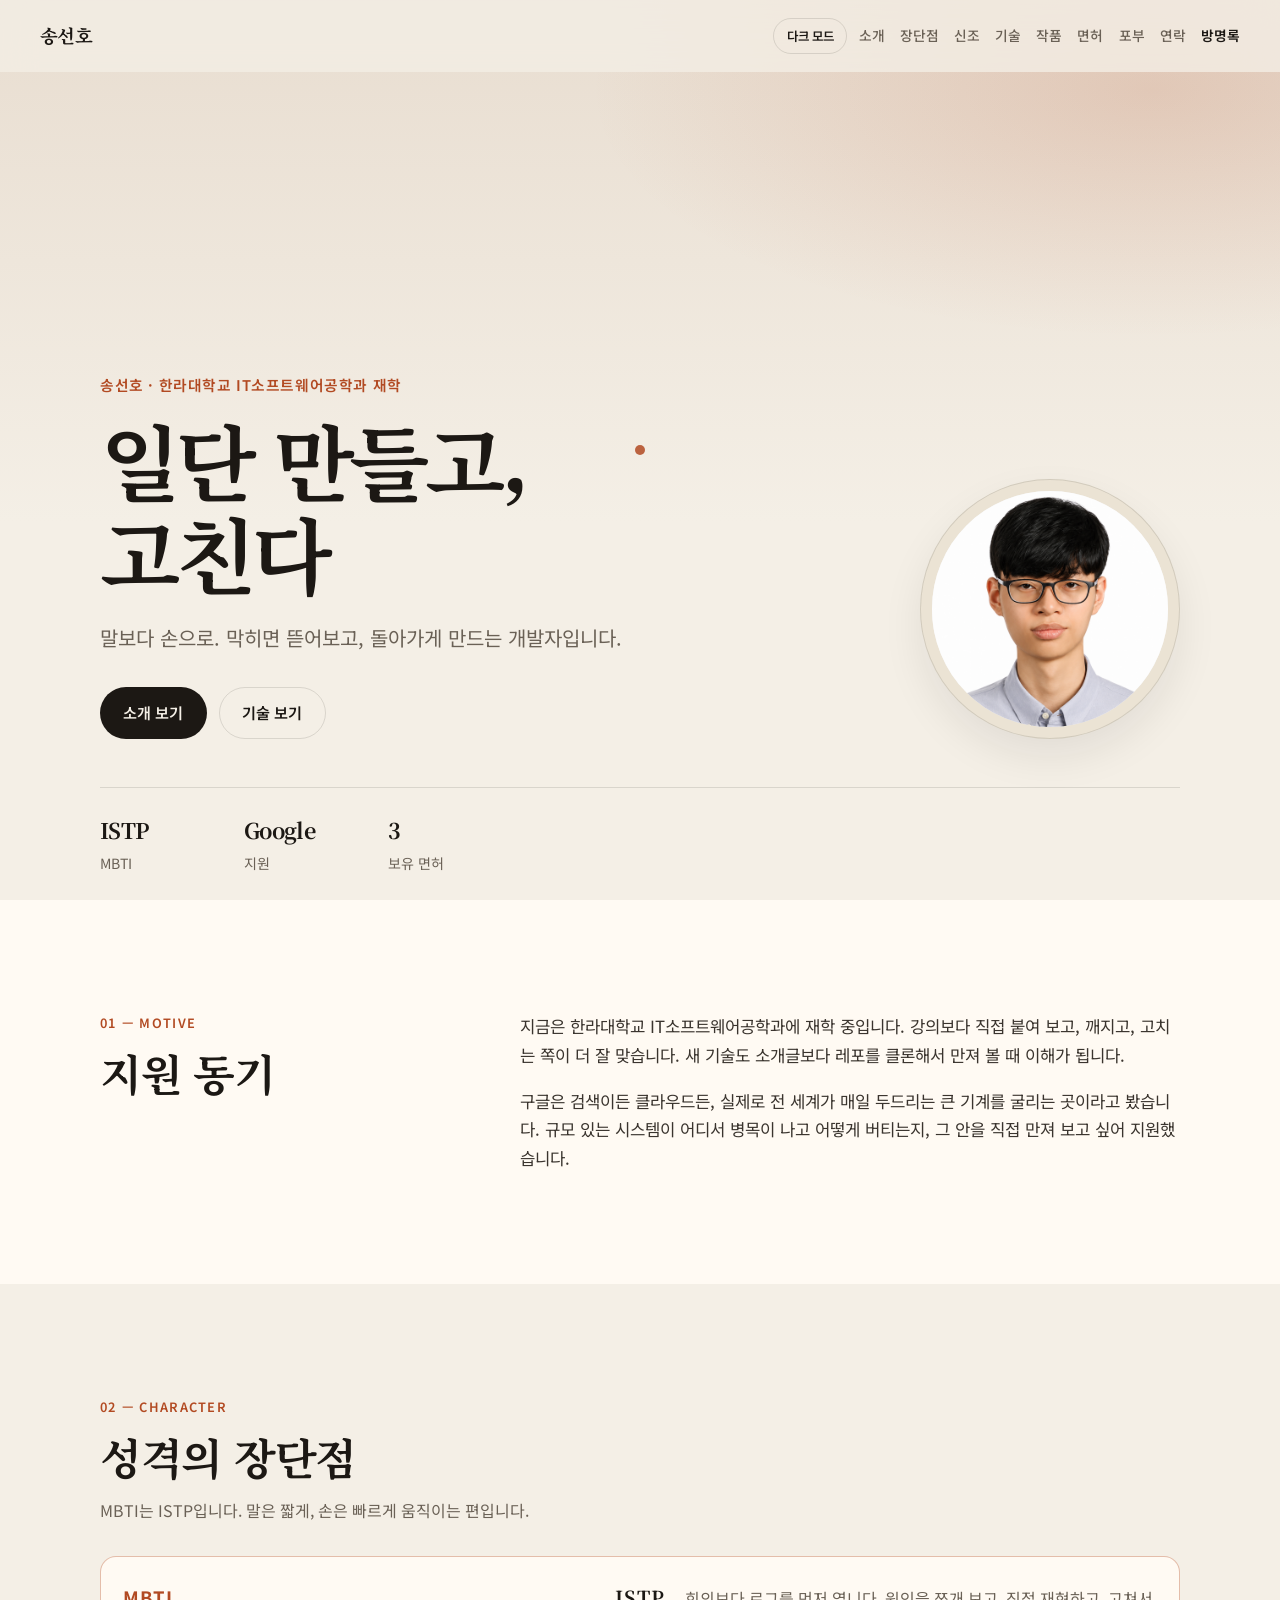
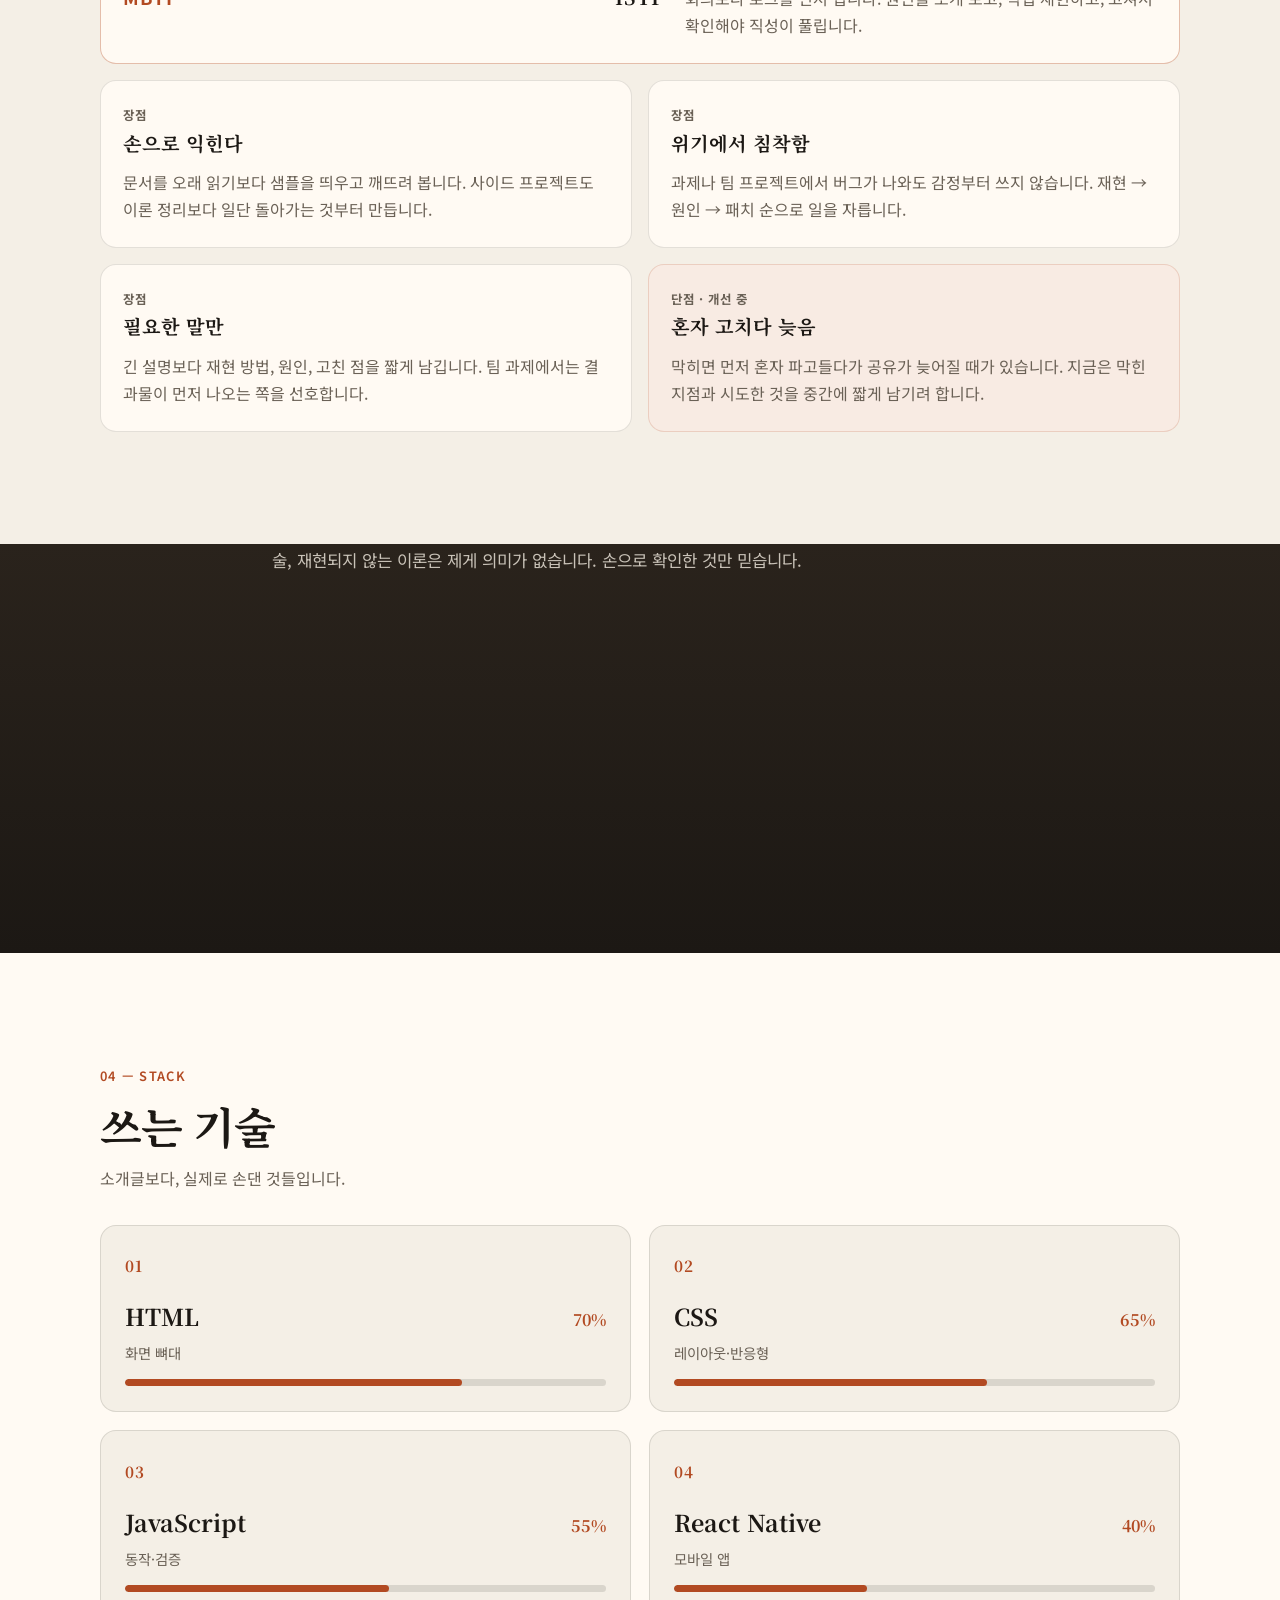
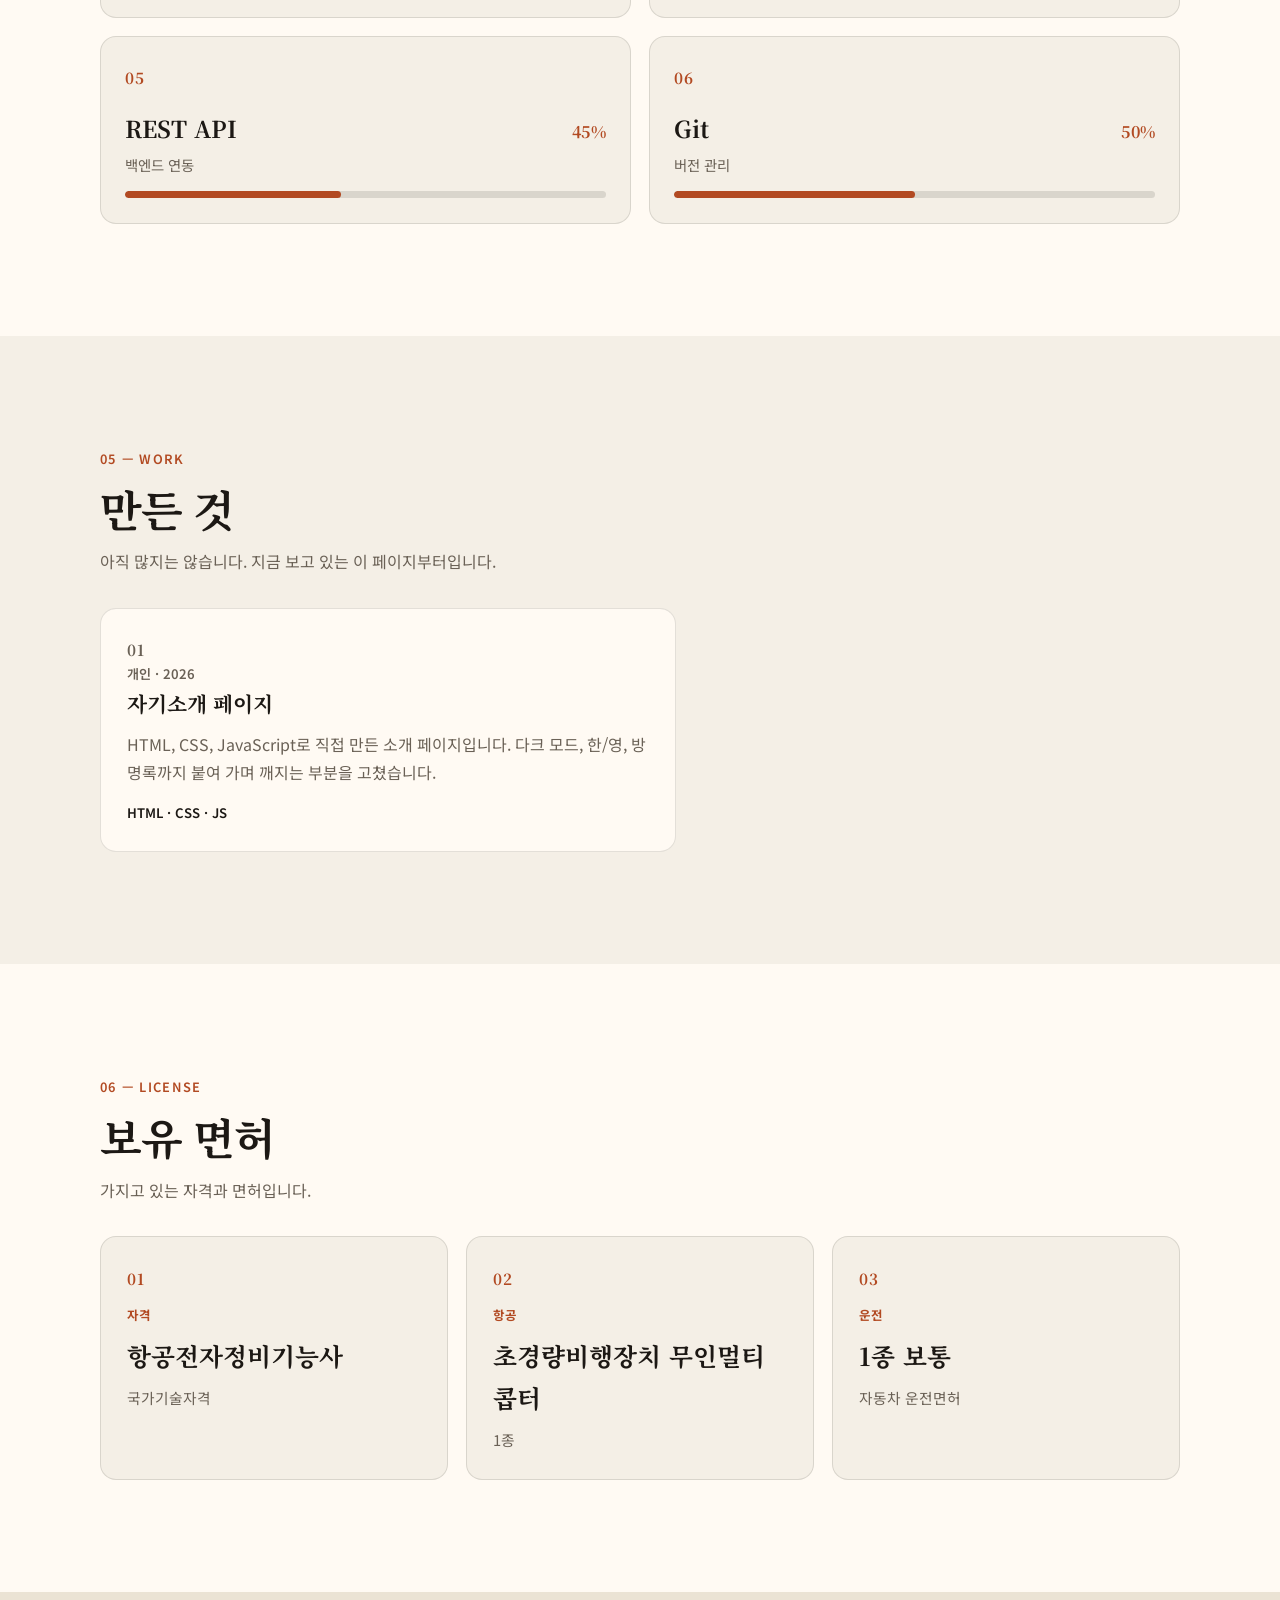
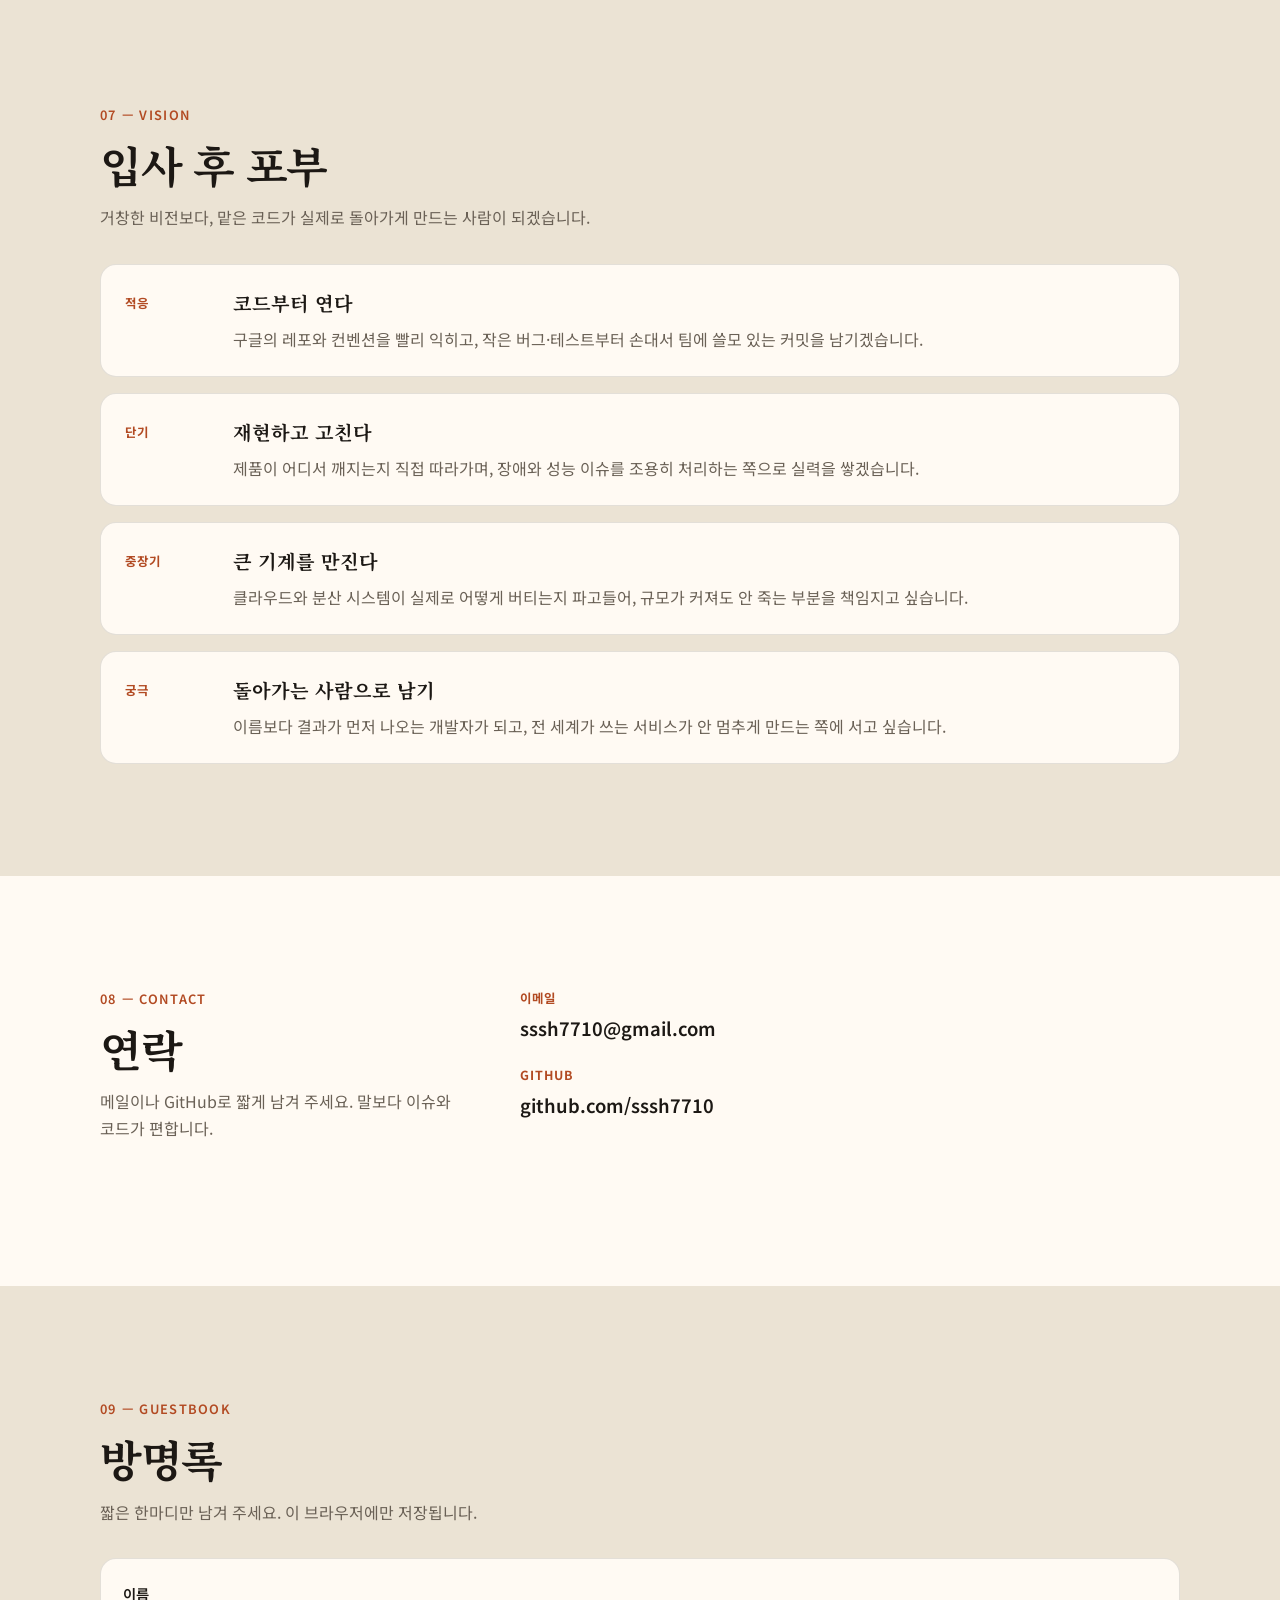
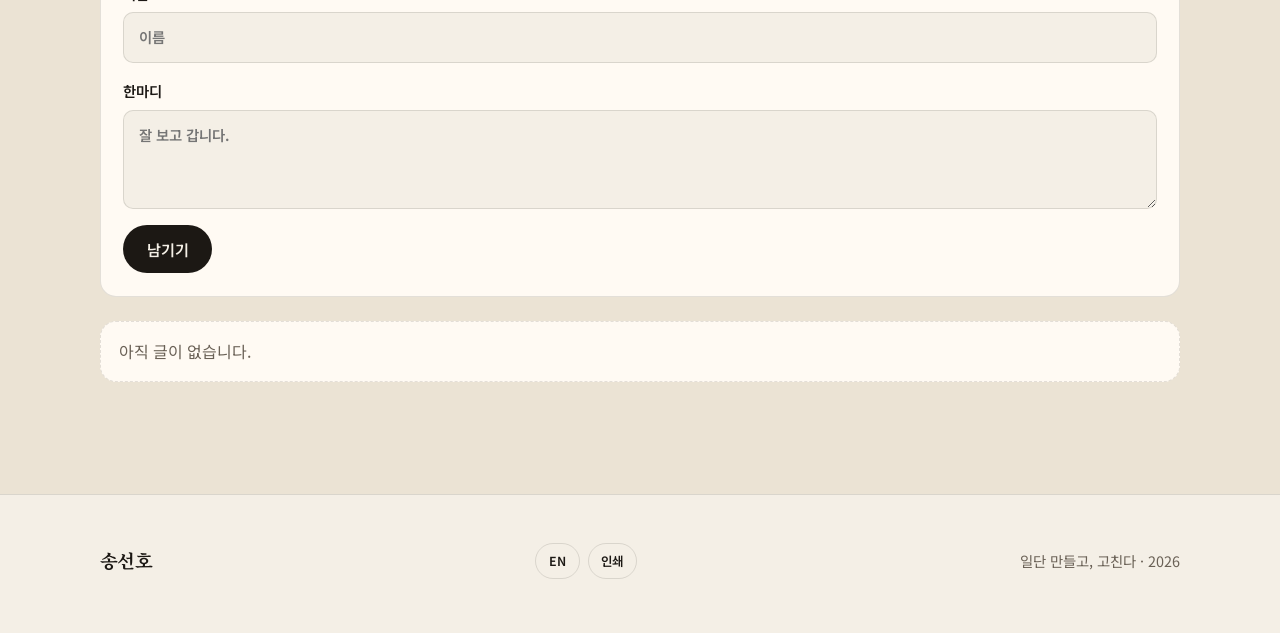
==== intro.html @ a946e4ca "Add files via upload" ====
<!DOCTYPE html>
<html lang="ko">
<head>
  <meta charset="UTF-8" />
  <meta name="viewport" content="width=device-width, initial-scale=1.0" />
  <title>송선호 — 소프트웨어 개발자</title>
  <meta name="description" content="말보다 코드로, 일단 만들고 고치는 소프트웨어 개발자 송선호입니다." />
  <script>
    (function () {
      var saved = localStorage.getItem("theme");
      var theme = saved || (window.matchMedia("(prefers-color-scheme: dark)").matches ? "dark" : "light");
      document.documentElement.setAttribute("data-theme", theme);
      document.documentElement.setAttribute("data-lang", localStorage.getItem("lang") || "ko");
    })();
  </script>
  <link rel="preconnect" href="https://fonts.googleapis.com" />
  <link rel="preconnect" href="https://fonts.gstatic.com" crossorigin />
  <link href="https://fonts.googleapis.com/css2?family=Noto+Sans+KR:wght@400;500;600;700&family=Noto+Serif+KR:wght@500;600;700&display=swap" rel="stylesheet" />
  <link rel="stylesheet" href="intro.css" />
</head>
<body>
  <div class="progress-bar" aria-hidden="true"><span></span></div>
  <div class="cursor-dot" aria-hidden="true"></div>

  <header class="site-header">
    <a class="logo" href="#top">송선호</a>
    <div class="header-end">
      <button class="theme-toggle" type="button" aria-label="다크 모드로 바꾸기">
        <span class="theme-toggle-sun" data-i18n="theme.light">라이트 모드</span>
        <span class="theme-toggle-moon" data-i18n="theme.dark">다크 모드</span>
      </button>
      <button class="nav-toggle" type="button" aria-label="메뉴 열기" aria-expanded="false">
        <span></span><span></span>
      </button>
      <nav class="site-nav" aria-label="주요 메뉴">
        <a href="#motive" data-i18n="nav.motive">소개</a>
        <a href="#traits" data-i18n="nav.traits">장단점</a>
        <a href="#motto" data-i18n="nav.motto">신조</a>
        <a href="#skills" data-i18n="nav.skills">기술</a>
        <a href="#works" data-i18n="nav.works">작품</a>
        <a href="#licenses" data-i18n="nav.licenses">면허</a>
        <a href="#vision" data-i18n="nav.vision">포부</a>
        <a href="#contact" data-i18n="nav.contact">연락</a>
        <a href="#guest" data-i18n="nav.guest">방명록</a>
      </nav>
    </div>
  </header>

  <main id="top">
    <section class="hero">
      <div class="hero-inner">
        <div class="hero-copy">
          <p class="hero-kicker" data-i18n="hero.kicker">송선호 · 한라대학교 IT소프트웨어공학과 재학</p>
          <h1>
            <span data-i18n="hero.line1">일단 만들고,</span>
            <span data-i18n="hero.line2">고친다</span>
          </h1>
          <p class="hero-lead" data-i18n="hero.lead">
            말보다 손으로. 막히면 뜯어보고, 돌아가게 만드는 개발자입니다.
          </p>
          <div class="hero-cta">
            <a class="btn btn-primary" href="#motive" data-i18n="hero.about">소개 보기</a>
            <a class="btn btn-ghost" href="#skills" data-i18n="hero.skills">기술 보기</a>
          </div>
        </div>
        <figure class="profile-photo">
          <img src="profile.png?v=2" alt="송선호 프로필 사진" />
          <figcaption class="profile-fallback">
            <span>송</span>
            <small data-i18n="photo.hint">profile.png 를 이 폴더에 넣으면 사진이 바뀝니다</small>
          </figcaption>
        </figure>
      </div>
      <ul class="hero-meta" aria-label="핵심 이력">
        <li><strong>ISTP</strong><span data-i18n="meta.mbtiLabel">MBTI</span></li>
        <li><strong>Google</strong><span data-i18n="meta.companyLabel">지원</span></li>
        <li><strong>3</strong><span data-i18n="meta.licenseLabel">보유 면허</span></li>
      </ul>
    </section>

    <section id="motive" class="section motive">
      <div class="container split">
        <div class="section-head">
          <p class="eyebrow">01 — Motive</p>
          <h2 data-i18n="motive.title">지원 동기</h2>
        </div>
        <div class="prose reveal">
          <p data-i18n="motive.p1">
            지금은 한라대학교 IT소프트웨어공학과에 재학 중입니다.
            강의보다 직접 붙여 보고, 깨지고, 고치는 쪽이 더 잘 맞습니다.
            새 기술도 소개글보다 레포를 클론해서 만져 볼 때 이해가 됩니다.
          </p>
          <p data-i18n="motive.p2">
            구글은 검색이든 클라우드든, 실제로 전 세계가 매일 두드리는 큰 기계를 굴리는 곳이라고 봤습니다.
            규모 있는 시스템이 어디서 병목이 나고 어떻게 버티는지, 그 안을 직접 만져 보고 싶어 지원했습니다.
          </p>
        </div>
      </div>
    </section>

    <section id="traits" class="section traits">
      <div class="container">
        <div class="section-head">
          <p class="eyebrow">02 — Character</p>
          <h2 data-i18n="traits.title">성격의 장단점</h2>
          <p class="section-lead" data-i18n="traits.lead">MBTI는 ISTP입니다. 말은 짧게, 손은 빠르게 움직이는 편입니다.</p>
        </div>

        <div class="trait-grid">
          <article class="trait-card trait-card--mbti reveal">
            <p class="trait-label">MBTI</p>
            <h3>ISTP</h3>
            <p data-i18n="traits.mbti">회의보다 로그를 먼저 엽니다. 원인을 쪼개 보고, 직접 재현하고, 고쳐서 확인해야 직성이 풀립니다.</p>
          </article>
          <article class="trait-card reveal">
            <p class="trait-label" data-i18n="traits.plus">장점</p>
            <h3 data-i18n="traits.t1">손으로 익힌다</h3>
            <p data-i18n="traits.d1">문서를 오래 읽기보다 샘플을 띄우고 깨뜨려 봅니다. 사이드 프로젝트도 이론 정리보다 일단 돌아가는 것부터 만듭니다.</p>
          </article>
          <article class="trait-card reveal">
            <p class="trait-label" data-i18n="traits.plus">장점</p>
            <h3 data-i18n="traits.t2">위기에서 침착함</h3>
            <p data-i18n="traits.d2">과제나 팀 프로젝트에서 버그가 나와도 감정부터 쓰지 않습니다. 재현 → 원인 → 패치 순으로 일을 자릅니다.</p>
          </article>
          <article class="trait-card reveal">
            <p class="trait-label" data-i18n="traits.plus">장점</p>
            <h3 data-i18n="traits.t3">필요한 말만</h3>
            <p data-i18n="traits.d3">긴 설명보다 재현 방법, 원인, 고친 점을 짧게 남깁니다. 팀 과제에서는 결과물이 먼저 나오는 쪽을 선호합니다.</p>
          </article>
          <article class="trait-card trait-card--note reveal">
            <p class="trait-label" data-i18n="traits.minus">단점 · 개선 중</p>
            <h3 data-i18n="traits.t4">혼자 고치다 늦음</h3>
            <p data-i18n="traits.d4">막히면 먼저 혼자 파고들다가 공유가 늦어질 때가 있습니다. 지금은 막힌 지점과 시도한 것을 중간에 짧게 남기려 합니다.</p>
          </article>
        </div>
      </div>
    </section>

    <section id="motto" class="section motto">
      <div class="motto-shift">
        <div class="container motto-inner reveal">
        <p class="eyebrow">03 — Motto</p>
        <blockquote>
          <p data-i18n="motto.quote">일단 만들고, 고친다</p>
        </blockquote>
        <p class="motto-body" data-i18n="motto.body">
          완벽한 설계를 오래 그리는 것보다, 돌아가는 것을 먼저 두고 깨진 부분을 고치는 쪽이 맞습니다.
          쓰지 않는 기술, 재현되지 않는 이론은 제게 의미가 없습니다. 손으로 확인한 것만 믿습니다.
        </p>
        </div>
      </div>
    </section>

    <section id="skills" class="section skills">
      <div class="container">
        <div class="section-head">
          <p class="eyebrow">04 — Stack</p>
          <h2 data-i18n="skills.title">쓰는 기술</h2>
          <p class="section-lead" data-i18n="skills.lead">소개글보다, 실제로 손댄 것들입니다.</p>
        </div>
        <ul class="skill-grid">
          <li class="reveal">
            <p class="card-num">01</p>
            <div class="skill-top"><strong>HTML</strong><b class="skill-num" data-count="70">0%</b></div>
            <span class="skill-note" data-i18n="skill.html">화면 뼈대</span>
            <div class="skill-bar" style="--level: 70%" role="meter" aria-valuemin="0" aria-valuemax="100" aria-valuenow="70"><i></i></div>
          </li>
          <li class="reveal">
            <p class="card-num">02</p>
            <div class="skill-top"><strong>CSS</strong><b class="skill-num" data-count="65">0%</b></div>
            <span class="skill-note" data-i18n="skill.css">레이아웃·반응형</span>
            <div class="skill-bar" style="--level: 65%" role="meter" aria-valuemin="0" aria-valuemax="100" aria-valuenow="65"><i></i></div>
          </li>
          <li class="reveal">
            <p class="card-num">03</p>
            <div class="skill-top"><strong>JavaScript</strong><b class="skill-num" data-count="55">0%</b></div>
            <span class="skill-note" data-i18n="skill.js">동작·검증</span>
            <div class="skill-bar" style="--level: 55%" role="meter" aria-valuemin="0" aria-valuemax="100" aria-valuenow="55"><i></i></div>
          </li>
          <li class="reveal">
            <p class="card-num">04</p>
            <div class="skill-top"><strong>React Native</strong><b class="skill-num" data-count="40">0%</b></div>
            <span class="skill-note" data-i18n="skill.rn">모바일 앱</span>
            <div class="skill-bar" style="--level: 40%" role="meter" aria-valuemin="0" aria-valuemax="100" aria-valuenow="40"><i></i></div>
          </li>
          <li class="reveal">
            <p class="card-num">05</p>
            <div class="skill-top"><strong>REST API</strong><b class="skill-num" data-count="45">0%</b></div>
            <span class="skill-note" data-i18n="skill.api">백엔드 연동</span>
            <div class="skill-bar" style="--level: 45%" role="meter" aria-valuemin="0" aria-valuemax="100" aria-valuenow="45"><i></i></div>
          </li>
          <li class="reveal">
            <p class="card-num">06</p>
            <div class="skill-top"><strong>Git</strong><b class="skill-num" data-count="50">0%</b></div>
            <span class="skill-note" data-i18n="skill.git">버전 관리</span>
            <div class="skill-bar" style="--level: 50%" role="meter" aria-valuemin="0" aria-valuemax="100" aria-valuenow="50"><i></i></div>
          </li>
        </ul>
      </div>
    </section>

    <section id="works" class="section works">
      <div class="container">
        <div class="section-head">
          <p class="eyebrow">05 — Work</p>
          <h2 data-i18n="works.title">만든 것</h2>
          <p class="section-lead" data-i18n="works.lead">아직 많지는 않습니다. 지금 보고 있는 이 페이지부터입니다.</p>
        </div>
        <ul class="work-grid">
          <li class="reveal">
            <p class="card-num">01</p>
            <p class="work-meta" data-i18n="works.a.meta">개인 · 2026</p>
            <h3 data-i18n="works.a.name">자기소개 페이지</h3>
            <p data-i18n="works.a.body">HTML, CSS, JavaScript로 직접 만든 소개 페이지입니다. 다크 모드, 한/영, 방명록까지 붙여 가며 깨지는 부분을 고쳤습니다.</p>
            <p class="work-tags">HTML · CSS · JS</p>
          </li>
        </ul>
      </div>
    </section>

    <section id="licenses" class="section licenses">
      <div class="container">
        <div class="section-head">
          <p class="eyebrow">06 — License</p>
          <h2 data-i18n="licenses.title">보유 면허</h2>
          <p class="section-lead" data-i18n="licenses.lead">가지고 있는 자격과 면허입니다.</p>
        </div>
        <ul class="license-grid">
          <li class="reveal">
            <p class="card-num">01</p>
            <p class="license-label" data-i18n="licenses.a.slot">자격</p>
            <h3 data-i18n="licenses.a.name">항공전자정비기능사</h3>
            <p data-i18n="licenses.a.meta">국가기술자격</p>
          </li>
          <li class="reveal">
            <p class="card-num">02</p>
            <p class="license-label" data-i18n="licenses.b.slot">항공</p>
            <h3 data-i18n="licenses.b.name">초경량비행장치 무인멀티콥터</h3>
            <p data-i18n="licenses.b.meta">1종</p>
          </li>
          <li class="reveal">
            <p class="card-num">03</p>
            <p class="license-label" data-i18n="licenses.c.slot">운전</p>
            <h3 data-i18n="licenses.c.name">1종 보통</h3>
            <p data-i18n="licenses.c.meta">자동차 운전면허</p>
          </li>
        </ul>
      </div>
    </section>

    <section id="vision" class="section vision">
      <div class="container">
        <div class="section-head">
          <p class="eyebrow">07 — Vision</p>
          <h2 data-i18n="vision.title">입사 후 포부</h2>
          <p class="section-lead" data-i18n="vision.lead">거창한 비전보다, 맡은 코드가 실제로 돌아가게 만드는 사람이 되겠습니다.</p>
        </div>

        <ul class="vision-list">
          <li class="reveal">
            <span data-i18n="vision.l1">적응</span>
            <div>
              <h3 data-i18n="vision.h1">코드부터 연다</h3>
              <p data-i18n="vision.p1">구글의 레포와 컨벤션을 빨리 익히고, 작은 버그·테스트부터 손대서 팀에 쓸모 있는 커밋을 남기겠습니다.</p>
            </div>
          </li>
          <li class="reveal">
            <span data-i18n="vision.l2">단기</span>
            <div>
              <h3 data-i18n="vision.h2">재현하고 고친다</h3>
              <p data-i18n="vision.p2">제품이 어디서 깨지는지 직접 따라가며, 장애와 성능 이슈를 조용히 처리하는 쪽으로 실력을 쌓겠습니다.</p>
            </div>
          </li>
          <li class="reveal">
            <span data-i18n="vision.l3">중장기</span>
            <div>
              <h3 data-i18n="vision.h3">큰 기계를 만진다</h3>
              <p data-i18n="vision.p3">클라우드와 분산 시스템이 실제로 어떻게 버티는지 파고들어, 규모가 커져도 안 죽는 부분을 책임지고 싶습니다.</p>
            </div>
          </li>
          <li class="reveal">
            <span data-i18n="vision.l4">궁극</span>
            <div>
              <h3 data-i18n="vision.h4">돌아가는 사람으로 남기</h3>
              <p data-i18n="vision.p4">이름보다 결과가 먼저 나오는 개발자가 되고, 전 세계가 쓰는 서비스가 안 멈추게 만드는 쪽에 서고 싶습니다.</p>
            </div>
          </li>
        </ul>
      </div>
    </section>

    <section id="contact" class="section contact">
      <div class="container split">
        <div class="section-head">
          <p class="eyebrow">08 — Contact</p>
          <h2 data-i18n="contact.title">연락</h2>
          <p class="section-lead" data-i18n="contact.lead">메일이나 GitHub로 짧게 남겨 주세요. 말보다 이슈와 코드가 편합니다.</p>
        </div>
        <ul class="contact-list">
          <li class="reveal">
            <span data-i18n="contact.email">이메일</span>
            <a href="mailto:sssh7710@gmail.com">sssh7710@gmail.com</a>
          </li>
          <li class="reveal">
            <span>GitHub</span>
            <a href="https://github.com/sssh7710" target="_blank" rel="noopener noreferrer">github.com/sssh7710</a>
          </li>
        </ul>
      </div>
    </section>

    <section id="guest" class="section guest">
      <div class="container">
        <div class="section-head">
          <p class="eyebrow">09 — Guestbook</p>
          <h2 data-i18n="guest.title">방명록</h2>
          <p class="section-lead" data-i18n="guest.lead">짧은 한마디만 남겨 주세요. 이 브라우저에만 저장됩니다.</p>
        </div>
        <form class="guest-form" action="#">
          <label>
            <span data-i18n="guest.name">이름</span>
            <input type="text" name="name" maxlength="20" required data-i18n-placeholder="guest.namePh" placeholder="이름" />
          </label>
          <label>
            <span data-i18n="guest.msg">한마디</span>
            <textarea name="message" rows="3" maxlength="200" required data-i18n-placeholder="guest.msgPh" placeholder="잘 보고 갑니다."></textarea>
          </label>
          <button class="btn btn-primary" type="submit" data-i18n="guest.submit">남기기</button>
        </form>
        <ul class="guest-list"></ul>
      </div>
    </section>
  </main>

  <footer class="site-footer">
    <div class="container footer-inner">
      <p class="logo">송선호</p>
      <div class="footer-tools">
        <button class="lang-toggle" type="button" aria-label="Switch to English">EN</button>
        <button class="print-btn" type="button" data-i18n="print">인쇄</button>
      </div>
      <p data-i18n="footer">일단 만들고, 고친다 · 2026</p>
    </div>
  </footer>

  <a class="to-top" href="#top" data-i18n="top">맨 위로</a>

  <script src="intro.js"></script>
</body>
</html>
---- intro.css ----
:root,
[data-theme="light"] {
  --paper: #f4efe6;
  --paper-deep: #ebe3d4;
  --ink: #1c1814;
  --muted: #6a6156;
  --accent: #b24a22;
  --accent-soft: #e0a07a;
  --surface: #fffaf3;
  --line: rgba(28, 24, 20, 0.12);
  --prose: #3a342e;
  --header-bg: rgba(244, 239, 230, 0.78);
  --header-bg-scrolled: rgba(244, 239, 230, 0.94);
  --header-bg-solid: rgba(244, 239, 230, 0.98);
  --hero-wash: #e8ddd0;
  --hero-glow: rgba(178, 74, 34, 0.16);
  --note-bg: #f8ebe3;
  --note-line: rgba(178, 74, 34, 0.18);
  --hover-fill: rgba(28, 24, 20, 0.06);
  --btn-hover: #2e2822;
  --mbti-bg: #fffaf3;
  --mbti-fg: #1c1814;
  --mbti-text: #6a6156;
  --mbti-line: rgba(178, 74, 34, 0.35);
  --header-h: 72px;
  --font-display: "Noto Serif KR", serif;
  --font-body: "Noto Sans KR", sans-serif;
  --radius: 16px;
  --ease: cubic-bezier(0.22, 1, 0.36, 1);
  color-scheme: light;
}

[data-theme="dark"] {
  --paper: #161310;
  --paper-deep: #1c1814;
  --ink: #f4efe6;
  --muted: #b3a89a;
  --accent: #e07a4c;
  --accent-soft: #e0a07a;
  --surface: #221c18;
  --line: rgba(244, 239, 230, 0.12);
  --prose: #ddd4c8;
  --header-bg: rgba(22, 19, 16, 0.78);
  --header-bg-scrolled: rgba(22, 19, 16, 0.94);
  --header-bg-solid: rgba(22, 19, 16, 0.98);
  --hero-wash: #241c16;
  --hero-glow: rgba(224, 122, 76, 0.18);
  --note-bg: rgba(224, 122, 76, 0.12);
  --note-line: rgba(224, 122, 76, 0.28);
  --hover-fill: rgba(244, 239, 230, 0.08);
  --btn-hover: #fffaf3;
  --mbti-bg: #2e241e;
  --mbti-fg: #f4efe6;
  --mbti-text: rgba(244, 239, 230, 0.82);
  --mbti-line: rgba(224, 122, 76, 0.4);
  color-scheme: dark;
}

*,
*::before,
*::after {
  box-sizing: border-box;
}

html {
  scroll-behavior: smooth;
}

body {
  margin: 0;
  font-family: var(--font-body);
  color: var(--ink);
  background: var(--paper);
  line-height: 1.7;
  -webkit-font-smoothing: antialiased;
  transition: background 0.25s var(--ease), color 0.25s var(--ease);
}

a {
  color: inherit;
  text-decoration: none;
}

.container {
  width: min(1080px, calc(100% - 2.5rem));
  margin-inline: auto;
}

.site-header {
  position: fixed;
  inset: 0 0 auto;
  z-index: 100;
  height: var(--header-h);
  display: flex;
  align-items: center;
  justify-content: space-between;
  gap: 1rem;
  padding-inline: clamp(1.25rem, 4vw, 2.5rem);
  background: var(--header-bg);
  backdrop-filter: blur(16px);
  border-bottom: 1px solid transparent;
  transition: border-color 0.3s var(--ease), background 0.3s var(--ease);
}

.site-header.is-scrolled {
  border-bottom-color: var(--line);
  background: var(--header-bg-scrolled);
}

.logo {
  font-family: var(--font-display);
  font-weight: 700;
  font-size: 1.15rem;
  letter-spacing: -0.03em;
}

.header-end {
  display: flex;
  align-items: center;
  flex-wrap: nowrap;
  justify-content: flex-end;
  gap: 0.7rem;
}

.site-nav {
  display: flex;
  flex-wrap: wrap;
  justify-content: flex-end;
  gap: 0.55rem 0.95rem;
}

.site-nav a {
  font-size: 0.86rem;
  font-weight: 500;
  color: var(--muted);
  transition: color 0.2s ease;
  white-space: nowrap;
}

.site-nav a.is-active {
  color: var(--ink);
  font-weight: 600;
}

.lang-toggle,
.print-btn,
.theme-toggle {
  min-height: 36px;
  padding: 0.3rem 0.8rem;
  border: 1px solid var(--line);
  border-radius: 999px;
  background: transparent;
  color: var(--ink);
  font-family: var(--font-body);
  font-size: 0.78rem;
  font-weight: 600;
  cursor: pointer;
}

[data-theme="light"] .theme-toggle-sun,
[data-theme="dark"] .theme-toggle-moon {
  display: none;
}

.progress-bar {
  position: fixed;
  top: 0;
  left: 0;
  right: 0;
  z-index: 120;
  height: 3px;
  background: transparent;
}

.progress-bar span {
  display: block;
  height: 100%;
  width: 0;
  background: var(--accent);
}

.cursor-dot {
  position: fixed;
  top: 0;
  left: 0;
  z-index: 200;
  width: 10px;
  height: 10px;
  border-radius: 50%;
  background: var(--accent);
  pointer-events: none;
  opacity: 0;
}

.has-cursor .cursor-dot {
  opacity: 0.85;
}

.licenses {
  background: var(--surface);
}

.license-grid {
  list-style: none;
  margin: 0;
  padding: 0;
  display: grid;
  grid-template-columns: repeat(3, 1fr);
  gap: 1.15rem;
}

.card-num {
  margin: 0 0 0.85rem;
  font-family: var(--font-display);
  font-size: 0.95rem;
  font-weight: 700;
  letter-spacing: 0.08em;
  color: var(--accent);
}

.license-grid li {
  padding: 1.8rem 1.6rem 1.7rem;
  border: 1px solid var(--line);
  border-radius: var(--radius);
  background: var(--paper);
  min-height: 12.5rem;
}

.license-grid h3 {
  margin: 0 0 0.55rem;
  font-family: var(--font-display);
  font-size: clamp(1.25rem, 2vw, 1.55rem);
}

.license-label {
  margin: 0 0 0.45rem;
  font-size: 0.78rem;
  font-weight: 700;
  letter-spacing: 0.08em;
  text-transform: uppercase;
  color: var(--accent);
}

.license-grid p:last-child {
  margin: 0;
  color: var(--muted);
  font-size: 0.92rem;
}

.works {
  background: var(--paper);
}

.work-grid {
  list-style: none;
  margin: 0;
  padding: 0;
  display: grid;
  grid-template-columns: 1fr;
  gap: 1rem;
}

.work-grid li {
  padding: 1.8rem 1.6rem 1.7rem;
  border: 1px solid var(--line);
  border-radius: var(--radius);
  background: var(--surface);
  max-width: 36rem;
}

.work-meta {
  margin: 0 0 0.45rem;
  font-size: 0.82rem;
  font-weight: 600;
  color: var(--accent);
}

.work-grid h3 {
  margin: 0 0 0.65rem;
  font-family: var(--font-display);
  font-size: 1.3rem;
}

.work-grid p {
  margin: 0;
  color: var(--muted);
}

.work-tags {
  margin-top: 1rem !important;
  font-size: 0.82rem;
  font-weight: 600;
  color: var(--ink) !important;
}

.guest {
  background: var(--paper-deep);
}

.guest-form {
  display: grid;
  gap: 1rem;
  margin-bottom: 1.5rem;
  padding: 1.4rem;
  border: 1px solid var(--line);
  border-radius: var(--radius);
  background: var(--surface);
}

.guest-form label {
  display: grid;
  gap: 0.4rem;
  font-size: 0.9rem;
  font-weight: 600;
}

.guest-form input,
.guest-form textarea {
  width: 100%;
  border: 1px solid var(--line);
  border-radius: 10px;
  padding: 0.75rem 0.9rem;
  font: inherit;
  color: var(--ink);
  background: var(--paper);
}

.guest-form input:focus,
.guest-form textarea:focus {
  outline: none;
  border-color: var(--accent);
  box-shadow: 0 0 0 3px rgba(178, 74, 34, 0.15);
}

.guest-form .btn {
  justify-self: start;
}

.guest-list {
  list-style: none;
  margin: 0;
  padding: 0;
  display: grid;
  gap: 0.75rem;
}

.guest-list li {
  padding: 1rem 1.15rem;
  border: 1px solid var(--line);
  border-radius: var(--radius);
  background: var(--surface);
}

.guest-list strong {
  display: block;
  margin-bottom: 0.3rem;
  font-family: var(--font-display);
}

.guest-list p {
  margin: 0;
  color: var(--muted);
}

.guest-empty {
  color: var(--muted);
  border-style: dashed !important;
}

.nav-toggle {
  display: none;
  width: 42px;
  height: 42px;
  border: 0;
  background: transparent;
  cursor: pointer;
  padding: 0;
}

.nav-toggle span {
  display: block;
  width: 22px;
  height: 2px;
  margin: 5px auto;
  background: var(--ink);
  transition: transform 0.25s var(--ease), opacity 0.2s ease;
}

.nav-toggle[aria-expanded="true"] span:first-child {
  transform: translateY(3.5px) rotate(45deg);
}

.nav-toggle[aria-expanded="true"] span:last-child {
  transform: translateY(-3.5px) rotate(-45deg);
}

.hero {
  min-height: 100vh;
  min-height: 100dvh;
  display: flex;
  flex-direction: column;
  justify-content: flex-end;
  padding: calc(var(--header-h) + 3rem) 0 0;
  background:
    radial-gradient(ellipse 80% 50% at 90% 10%, var(--hero-glow), transparent 55%),
    linear-gradient(180deg, var(--hero-wash) 0%, var(--paper) 58%);
}

.hero-inner {
  width: min(1080px, calc(100% - 2.5rem));
  margin-inline: auto;
  padding-bottom: 3rem;
  display: grid;
  grid-template-columns: 1fr auto;
  gap: clamp(1.5rem, 4vw, 3rem);
  align-items: end;
  animation: rise 0.9s var(--ease) both;
}

.profile-photo {
  position: relative;
  margin: 0;
  width: min(260px, 46vw);
  aspect-ratio: 1 / 1;
  padding: 0.7rem;
  border-radius: 50%;
  overflow: hidden;
  border: 1px solid var(--line);
  background: var(--paper-deep);
  box-shadow: 0 18px 40px rgba(28, 24, 20, 0.08);
}

.profile-photo img {
  width: 100%;
  height: 100%;
  object-fit: cover;
  object-position: center 18%;
  display: block;
  border-radius: 50%;
  background: #f3f3f3;
}

.profile-fallback {
  display: none;
  position: absolute;
  inset: 0;
  margin: 0;
  flex-direction: column;
  align-items: center;
  justify-content: center;
  gap: 0.7rem;
  padding: 1rem;
  text-align: center;
  background:
    radial-gradient(circle at 50% 30%, rgba(178, 74, 34, 0.22), transparent 55%),
    var(--surface);
}

.profile-fallback span {
  font-family: var(--font-display);
  font-size: 4rem;
  font-weight: 700;
  line-height: 1;
  color: var(--accent);
}

.profile-fallback small {
  max-width: 12rem;
  font-size: 0.75rem;
  color: var(--muted);
  line-height: 1.4;
}

.profile-photo.is-empty img {
  display: none;
}

.profile-photo.is-empty .profile-fallback {
  display: flex;
}

.hero-kicker {
  margin: 0 0 1rem;
  font-size: 0.92rem;
  font-weight: 600;
  letter-spacing: 0.04em;
  color: var(--accent);
}

.hero h1 {
  margin: 0;
  font-family: var(--font-display);
  font-size: clamp(2.6rem, 8vw, 5.2rem);
  font-weight: 700;
  letter-spacing: -0.05em;
  line-height: 1.12;
}

.hero h1 span {
  display: block;
}

.hero-lead {
  margin: 1.4rem 0 0;
  max-width: 34rem;
  font-size: clamp(1.05rem, 2vw, 1.25rem);
  color: var(--muted);
}

.hero-motto {
  margin: 1.25rem 0 0;
  font-family: var(--font-display);
  font-size: 1.15rem;
  font-weight: 600;
  color: var(--ink);
}

.motto-type {
  border-right: 2px solid var(--accent);
  padding-right: 1px;
  white-space: pre-wrap;
}

.motto-type.is-done {
  border-right-color: transparent;
}

.hero-cta {
  display: flex;
  flex-wrap: wrap;
  gap: 0.75rem;
  margin-top: 2rem;
}

.btn {
  display: inline-flex;
  align-items: center;
  justify-content: center;
  min-height: 48px;
  padding: 0.75rem 1.4rem;
  border-radius: 999px;
  border: 1px solid transparent;
  font-family: var(--font-body);
  font-size: 0.95rem;
  font-weight: 600;
  cursor: pointer;
  transition: background 0.2s ease, color 0.2s ease, border-color 0.2s ease, transform 0.2s ease;
}

.btn:hover {
  transform: translateY(-1px);
}

.btn-primary {
  background: var(--ink);
  color: var(--paper);
}

.btn-primary:hover {
  background: var(--btn-hover);
}

.btn-ghost {
  background: transparent;
  color: var(--ink);
  border-color: var(--line);
}

.btn-ghost:hover {
  background: var(--hover-fill);
}

.hero-meta {
  list-style: none;
  margin: 0;
  padding: 1.5rem 0;
  width: min(1080px, calc(100% - 2.5rem));
  margin-inline: auto;
  display: flex;
  flex-wrap: wrap;
  gap: 1rem 2.5rem;
  border-top: 1px solid var(--line);
}

.hero-meta li {
  display: flex;
  flex-direction: column;
  gap: 0.2rem;
  min-width: 6.5rem;
}

.hero-meta strong {
  font-family: var(--font-display);
  font-size: 1.35rem;
  letter-spacing: -0.03em;
}

.hero-meta span {
  font-size: 0.88rem;
  color: var(--muted);
}

.section {
  padding: clamp(4.5rem, 10vw, 7rem) 0;
  scroll-margin-top: calc(var(--header-h) + 12px);
}

.section-head {
  margin-bottom: 2rem;
}

.eyebrow {
  margin: 0 0 0.7rem;
  font-size: 0.8rem;
  font-weight: 600;
  letter-spacing: 0.1em;
  text-transform: uppercase;
  color: var(--accent);
}

.section h2 {
  margin: 0;
  font-family: var(--font-display);
  font-size: clamp(1.9rem, 4vw, 2.7rem);
  font-weight: 700;
  letter-spacing: -0.03em;
  line-height: 1.25;
}

.section-lead {
  margin: 0.85rem 0 0;
  max-width: 36rem;
  color: var(--muted);
}

.split {
  display: grid;
  grid-template-columns: minmax(12rem, 0.7fr) 1.3fr;
  gap: clamp(1.5rem, 5vw, 4rem);
  align-items: start;
}

.prose p {
  margin: 0 0 1.1rem;
  font-size: 1.05rem;
  color: var(--prose);
}

.prose p:last-child {
  margin-bottom: 0;
}

.motive,
.contact {
  background: var(--surface);
}

.trait-grid {
  display: grid;
  grid-template-columns: repeat(2, 1fr);
  gap: 1rem;
}

.trait-card {
  padding: 1.5rem 1.4rem;
  background: var(--surface);
  border: 1px solid var(--line);
  border-radius: var(--radius);
}

.trait-card--mbti {
  grid-column: 1 / -1;
  display: flex;
  flex-wrap: wrap;
  align-items: baseline;
  gap: 0.35rem 1.25rem;
  background: var(--mbti-bg);
  color: var(--mbti-fg);
  border-color: var(--mbti-line);
}

.trait-card--mbti .trait-label {
  margin: 0;
  font-size: 1.15rem;
  letter-spacing: 0.04em;
  color: var(--accent);
}

.trait-card--mbti h3 {
  margin: 0;
  font-size: 1.6rem;
  letter-spacing: 0.06em;
  color: var(--mbti-fg);
}

.trait-card--mbti p {
  flex: 1 1 16rem;
  margin: 0;
  color: var(--mbti-text);
}

.trait-card--note {
  background: var(--note-bg);
  border-color: var(--note-line);
}

.trait-label {
  margin: 0 0 0.55rem;
  font-size: 0.78rem;
  font-weight: 700;
  letter-spacing: 0.08em;
  text-transform: uppercase;
  color: var(--accent);
}

.trait-card h3 {
  margin: 0 0 0.6rem;
  font-family: var(--font-display);
  font-size: 1.2rem;
}

.trait-card p {
  margin: 0;
  color: var(--muted);
}

.motto {
  overflow: hidden;
  background:
    linear-gradient(180deg, #2a231c 0%, #1c1814 100%);
  color: #f6efe4;
}

[data-theme="dark"] .motto {
  background:
    linear-gradient(180deg, #3a2a22 0%, #241c18 100%);
}

.motto .eyebrow {
  color: #e0a07a;
}

.motto-inner {
  max-width: 46rem;
}

.motto blockquote {
  margin: 0;
}

.motto blockquote p {
  margin: 0;
  font-family: var(--font-display);
  font-size: clamp(2rem, 5.5vw, 3.4rem);
  font-weight: 700;
  line-height: 1.3;
  letter-spacing: -0.03em;
}

.motto-body {
  margin: 1.5rem 0 0;
  font-size: 1.05rem;
  color: rgba(246, 239, 228, 0.78);
}

.timeline {
  list-style: none;
  margin: 0;
  padding: 0;
  display: grid;
  gap: 0;
  border-top: 1px solid var(--line);
}

.timeline li {
  padding: 2rem 0;
  border-bottom: 1px solid var(--line);
}

.timeline-meta {
  margin: 0 0 0.4rem;
  font-size: 0.85rem;
  font-weight: 600;
  color: var(--accent);
}

.timeline h3 {
  margin: 0 0 0.7rem;
  font-family: var(--font-display);
  font-size: 1.35rem;
}

.timeline p:last-child {
  margin: 0;
  max-width: 46rem;
  color: var(--muted);
}

.skills {
  background: var(--surface);
}

.skill-grid {
  list-style: none;
  margin: 0;
  padding: 0;
  display: grid;
  grid-template-columns: repeat(2, 1fr);
  gap: 1.15rem;
}

.skill-grid li {
  display: flex;
  flex-direction: column;
  gap: 0.3rem;
  padding: 1.7rem 1.5rem 1.55rem;
  min-height: 11.5rem;
  border: 1px solid var(--line);
  border-radius: var(--radius);
  background: var(--paper);
}

.skill-grid strong {
  font-family: var(--font-display);
  font-size: 1.45rem;
}

.skill-top {
  display: flex;
  align-items: baseline;
  justify-content: space-between;
  gap: 0.75rem;
}

.skill-num {
  font-family: var(--font-display);
  font-size: 1rem;
  font-weight: 700;
  color: var(--accent);
}

.skill-note {
  font-size: 0.9rem;
  color: var(--muted);
}

.skill-bar {
  margin-top: 0.55rem;
  height: 7px;
  border-radius: 999px;
  background: var(--line);
  overflow: hidden;
}

.skill-bar i {
  display: block;
  width: 0;
  height: 100%;
  border-radius: inherit;
  background: var(--accent);
  transition: width 0.85s var(--ease);
}

.skill-grid li.is-visible .skill-bar i {
  width: var(--level);
}

.vision {
  background: var(--paper-deep);
}

.vision-list {
  list-style: none;
  margin: 0;
  padding: 0;
  display: grid;
  gap: 1rem;
}

.vision-list li {
  display: grid;
  grid-template-columns: 5.5rem 1fr;
  gap: 1.25rem;
  align-items: start;
  padding: 1.4rem 1.5rem;
  background: var(--surface);
  border-radius: var(--radius);
  border: 1px solid var(--line);
}

.vision-list span {
  font-size: 0.78rem;
  font-weight: 700;
  letter-spacing: 0.08em;
  text-transform: uppercase;
  color: var(--accent);
  padding-top: 0.35rem;
}

.vision-list h3 {
  margin: 0 0 0.4rem;
  font-family: var(--font-display);
  font-size: 1.2rem;
}

.vision-list p {
  margin: 0;
  color: var(--muted);
}

.contact-list {
  list-style: none;
  margin: 0;
  padding: 0;
  display: grid;
  gap: 1.25rem;
}

.contact-list li {
  display: grid;
  gap: 0.25rem;
}

.contact-list span {
  font-size: 0.78rem;
  font-weight: 700;
  letter-spacing: 0.08em;
  text-transform: uppercase;
  color: var(--accent);
}

.contact-list a {
  font-size: 1.15rem;
  font-weight: 600;
  border-bottom: 1px solid transparent;
}

.contact-list a:hover {
  border-bottom-color: var(--accent);
}

.reveal {
  opacity: 0;
  transform: translateY(18px);
  transition: opacity 0.6s var(--ease), transform 0.6s var(--ease);
}

.reveal.is-visible {
  opacity: 1;
  transform: none;
}

.to-top {
  position: fixed;
  right: 1.25rem;
  bottom: 1.25rem;
  z-index: 90;
  display: inline-flex;
  align-items: center;
  gap: 0.4rem;
  min-height: 44px;
  padding: 0.5rem 1rem;
  border: 1px solid var(--line);
  border-radius: 999px;
  font-size: 0.85rem;
  font-weight: 600;
  color: var(--ink);
  background: var(--surface);
  box-shadow: 0 10px 28px rgba(28, 24, 20, 0.14);
  opacity: 0;
  pointer-events: none;
  transform: translateY(8px);
  transition: background 0.2s ease, opacity 0.25s var(--ease), transform 0.25s var(--ease);
}

.to-top::before {
  content: "↑";
  font-size: 0.95rem;
}

.to-top.is-on {
  opacity: 1;
  pointer-events: auto;
  transform: none;
}

.to-top:hover {
  background: var(--hover-fill);
}

.site-footer {
  padding: 2rem 0 2.4rem;
  border-top: 1px solid var(--line);
  background: var(--paper);
}

.footer-inner {
  display: flex;
  flex-wrap: wrap;
  justify-content: space-between;
  align-items: center;
  gap: 0.75rem;
  color: var(--muted);
  font-size: 0.9rem;
}

.footer-tools {
  display: flex;
  gap: 0.5rem;
}

.footer-inner .logo {
  color: var(--ink);
}

@keyframes rise {
  from {
    opacity: 0;
    transform: translateY(22px);
  }
  to {
    opacity: 1;
    transform: none;
  }
}

@media (max-width: 1200px) {
  .nav-toggle {
    display: block;
  }

  .header-end {
    gap: 0.35rem;
  }

  .site-nav {
    position: absolute;
    top: var(--header-h);
    left: 0;
    right: 0;
    display: none;
    flex-direction: column;
    flex-wrap: nowrap;
    justify-content: flex-start;
    gap: 0;
    padding: 0.5rem 1.25rem 1.25rem;
    background: var(--header-bg-solid);
    border-bottom: 1px solid var(--line);
  }

  .site-nav.is-open {
    display: flex;
  }

  .site-nav a {
    padding: 0.85rem 0;
    border-bottom: 1px solid var(--line);
  }
}

@media (max-width: 800px) {
  .hero-inner,
  .trait-grid,
  .split,
  .skill-grid,
  .license-grid,
  .work-grid {
    grid-template-columns: 1fr;
  }

  .profile-photo {
    width: min(176px, 52vw);
    padding: 0.55rem;
  }

  .vision-list li {
    grid-template-columns: 1fr;
    gap: 0.4rem;
  }
}

@media (prefers-reduced-motion: reduce) {
  html {
    scroll-behavior: auto;
  }

  .hero-inner,
  .reveal,
  .skill-bar i,
  .to-top {
    animation: none !important;
    transition: none !important;
    opacity: 1;
    transform: none;
  }

  .skill-bar i {
    width: var(--level);
  }

  .motto-type {
    border-right: 0;
  }

  .cursor-dot,
  .progress-bar {
    display: none !important;
  }
}

@media print {
  :root,
  [data-theme="light"],
  [data-theme="dark"] {
    --paper: #fff;
    --paper-deep: #fff;
    --ink: #111;
    --muted: #444;
    --accent: #b24a22;
    --surface: #fff;
    --line: #ddd;
    --prose: #222;
  }

  .progress-bar,
  .cursor-dot,
  .site-header,
  .to-top,
  .hero-cta,
  .guest,
  .reveal {
    animation: none !important;
    transition: none !important;
  }

  .progress-bar,
  .cursor-dot,
  .site-header,
  .to-top,
  .hero-cta,
  .guest {
    display: none !important;
  }

  body {
    background: #fff;
    color: #111;
  }

  .hero {
    min-height: 0;
    padding: 0 0 1rem;
    background: none;
  }

  .section {
    padding: 1.25rem 0;
    break-inside: avoid;
  }

  .reveal,
  .skill-bar i {
    opacity: 1 !important;
    transform: none !important;
    width: var(--level);
  }

  .motto {
    background: #1c1814 !important;
    -webkit-print-color-adjust: exact;
    print-color-adjust: exact;
  }
}
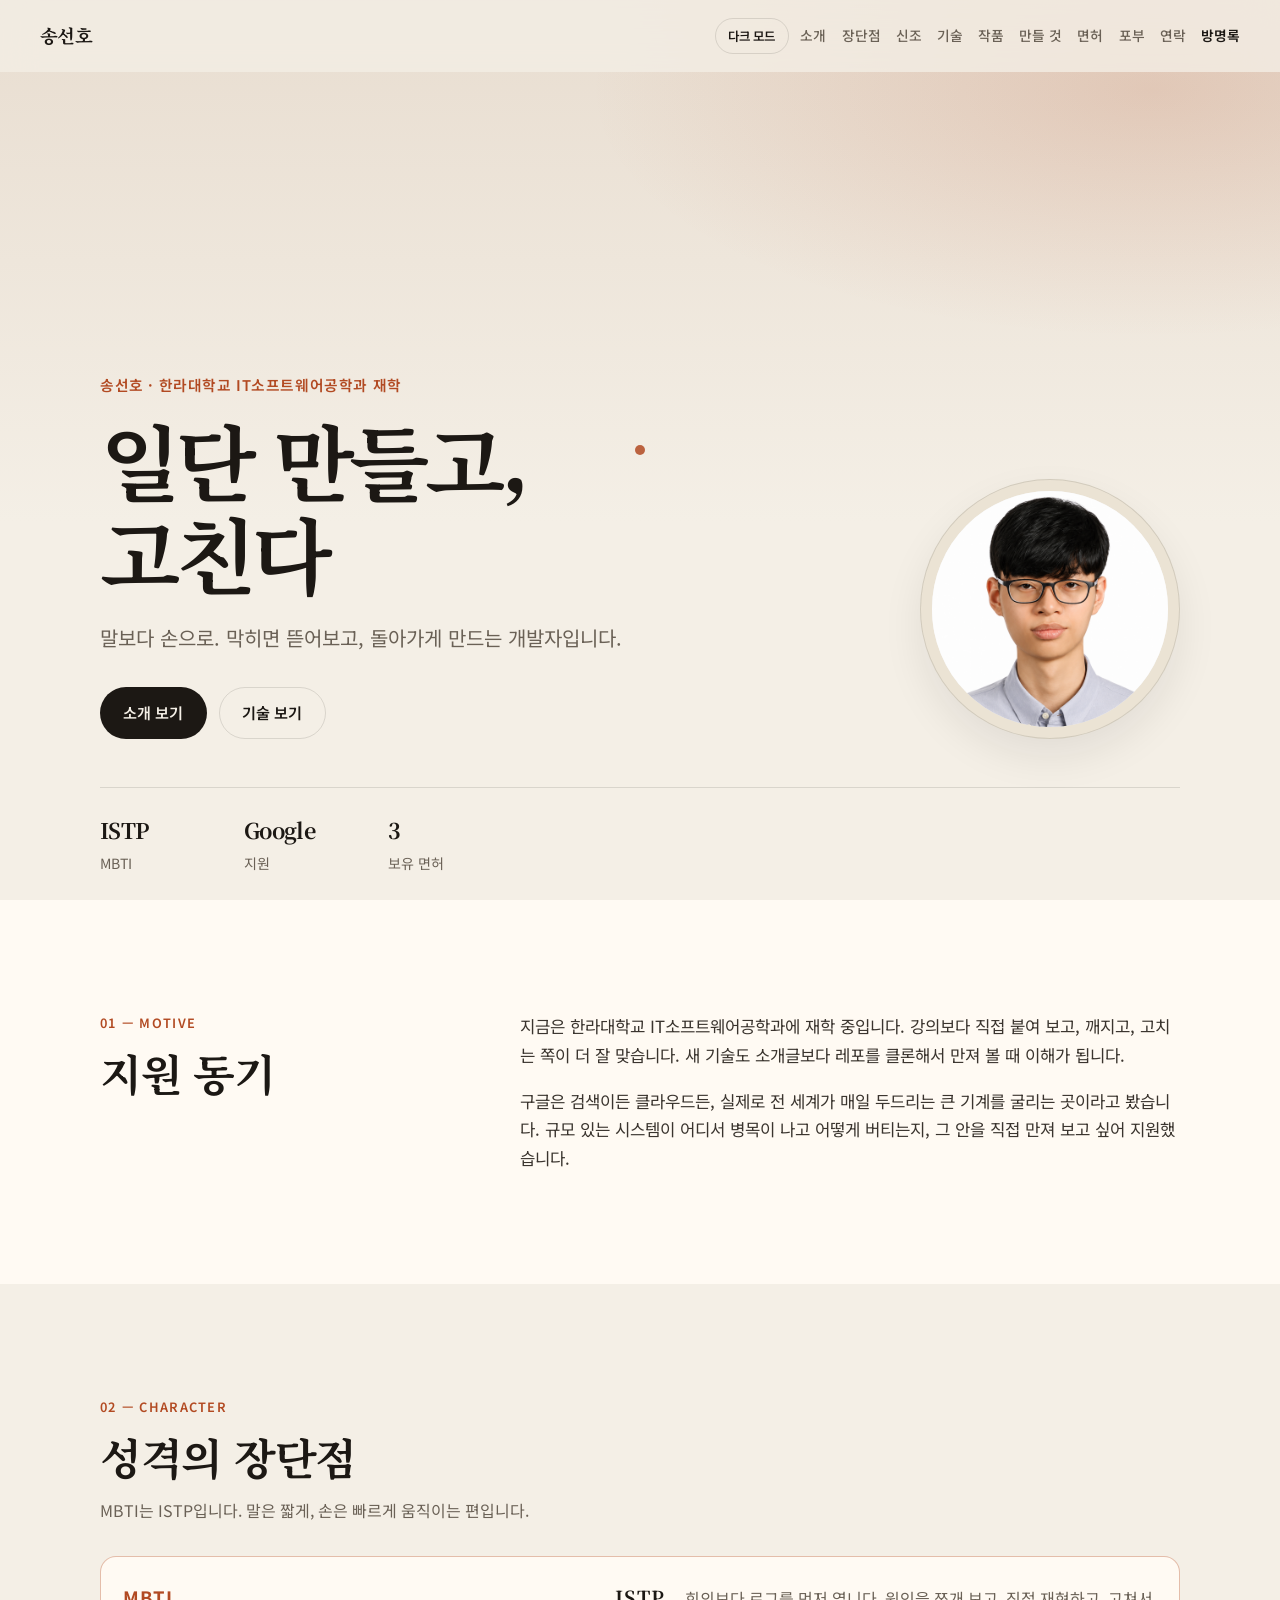
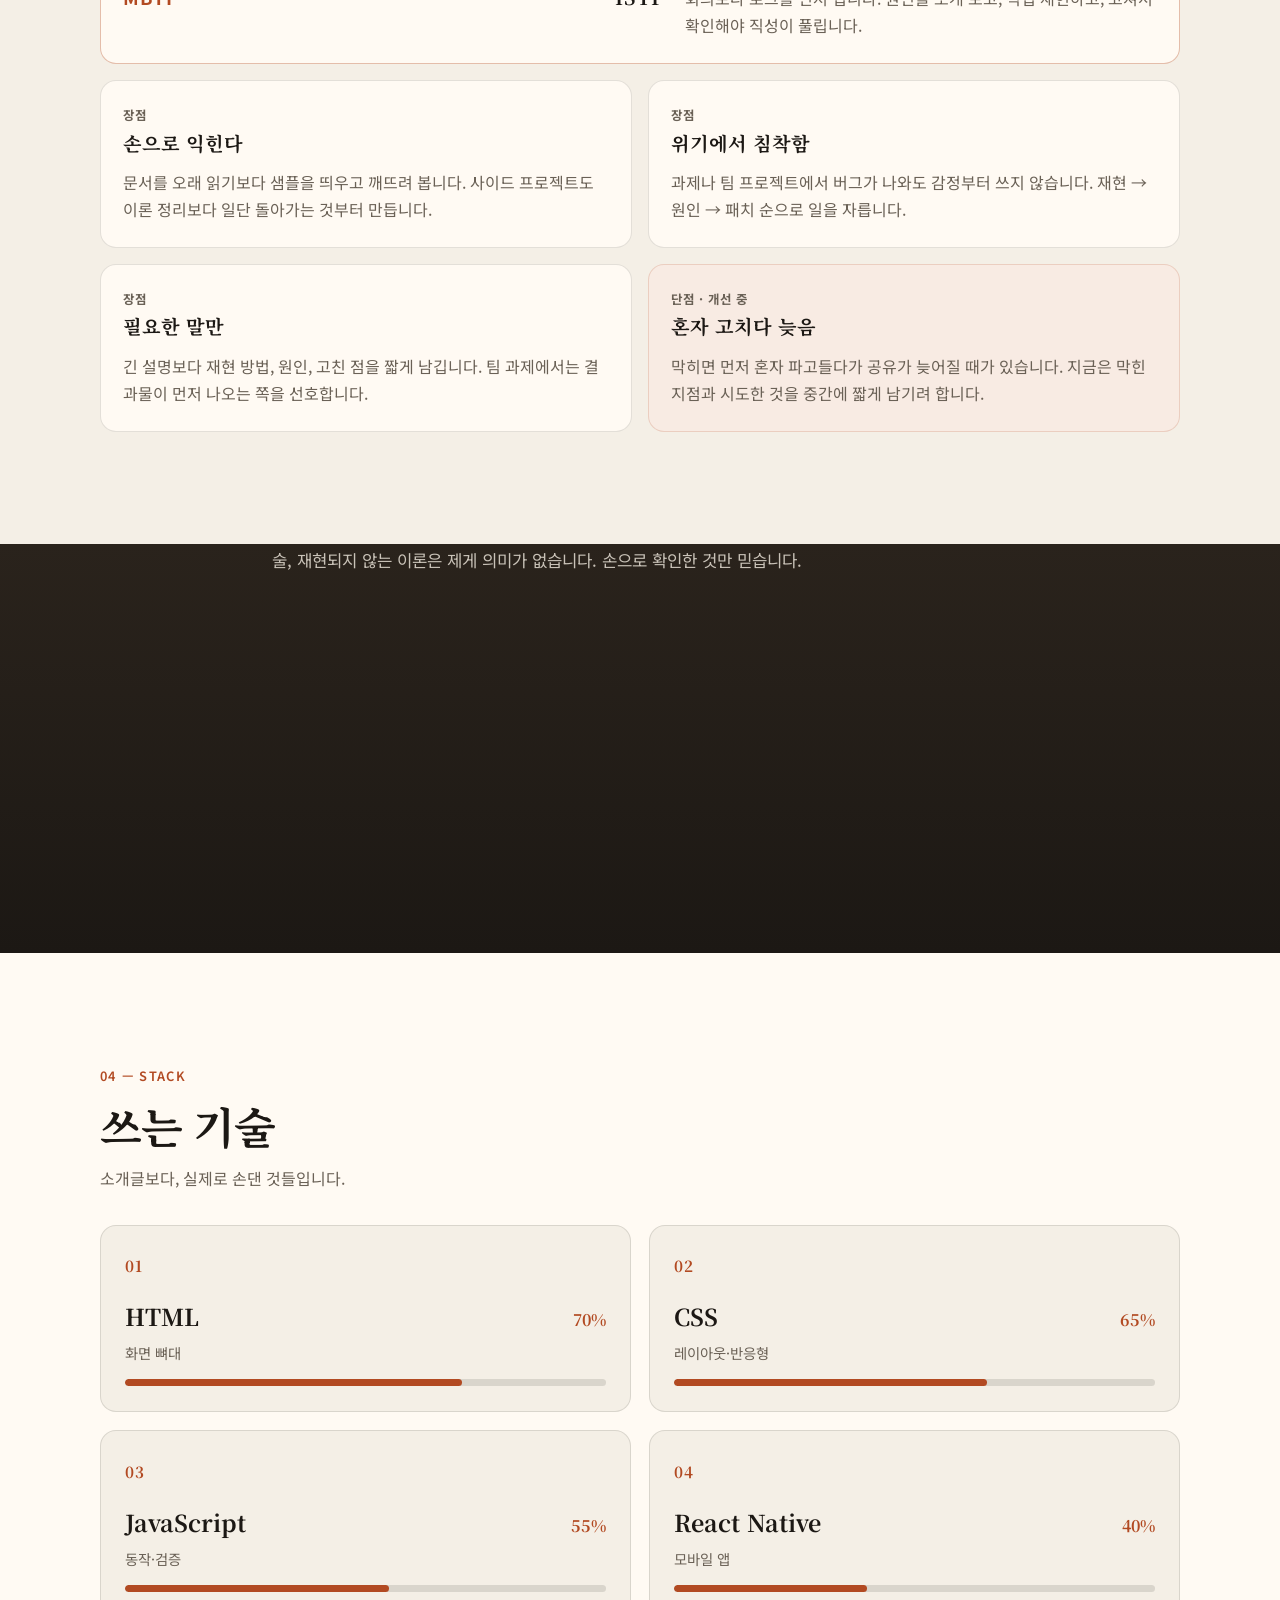
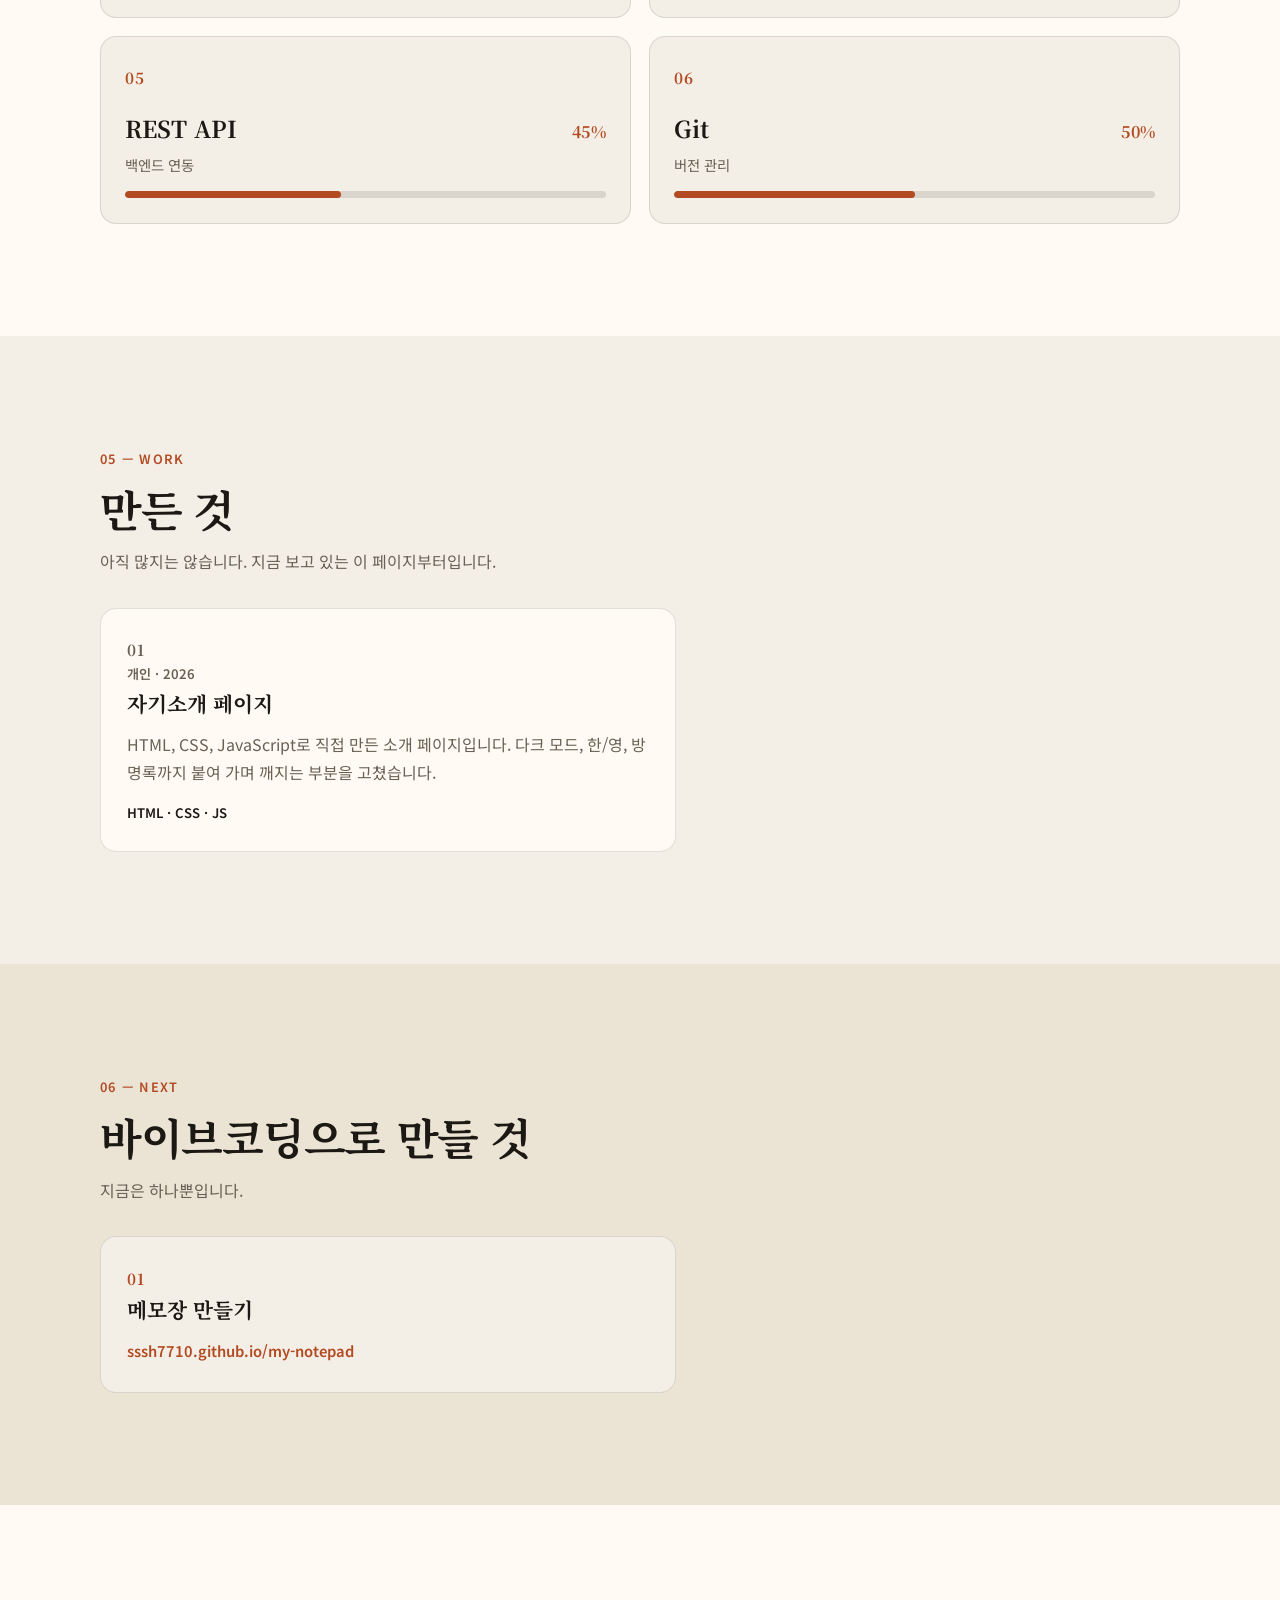
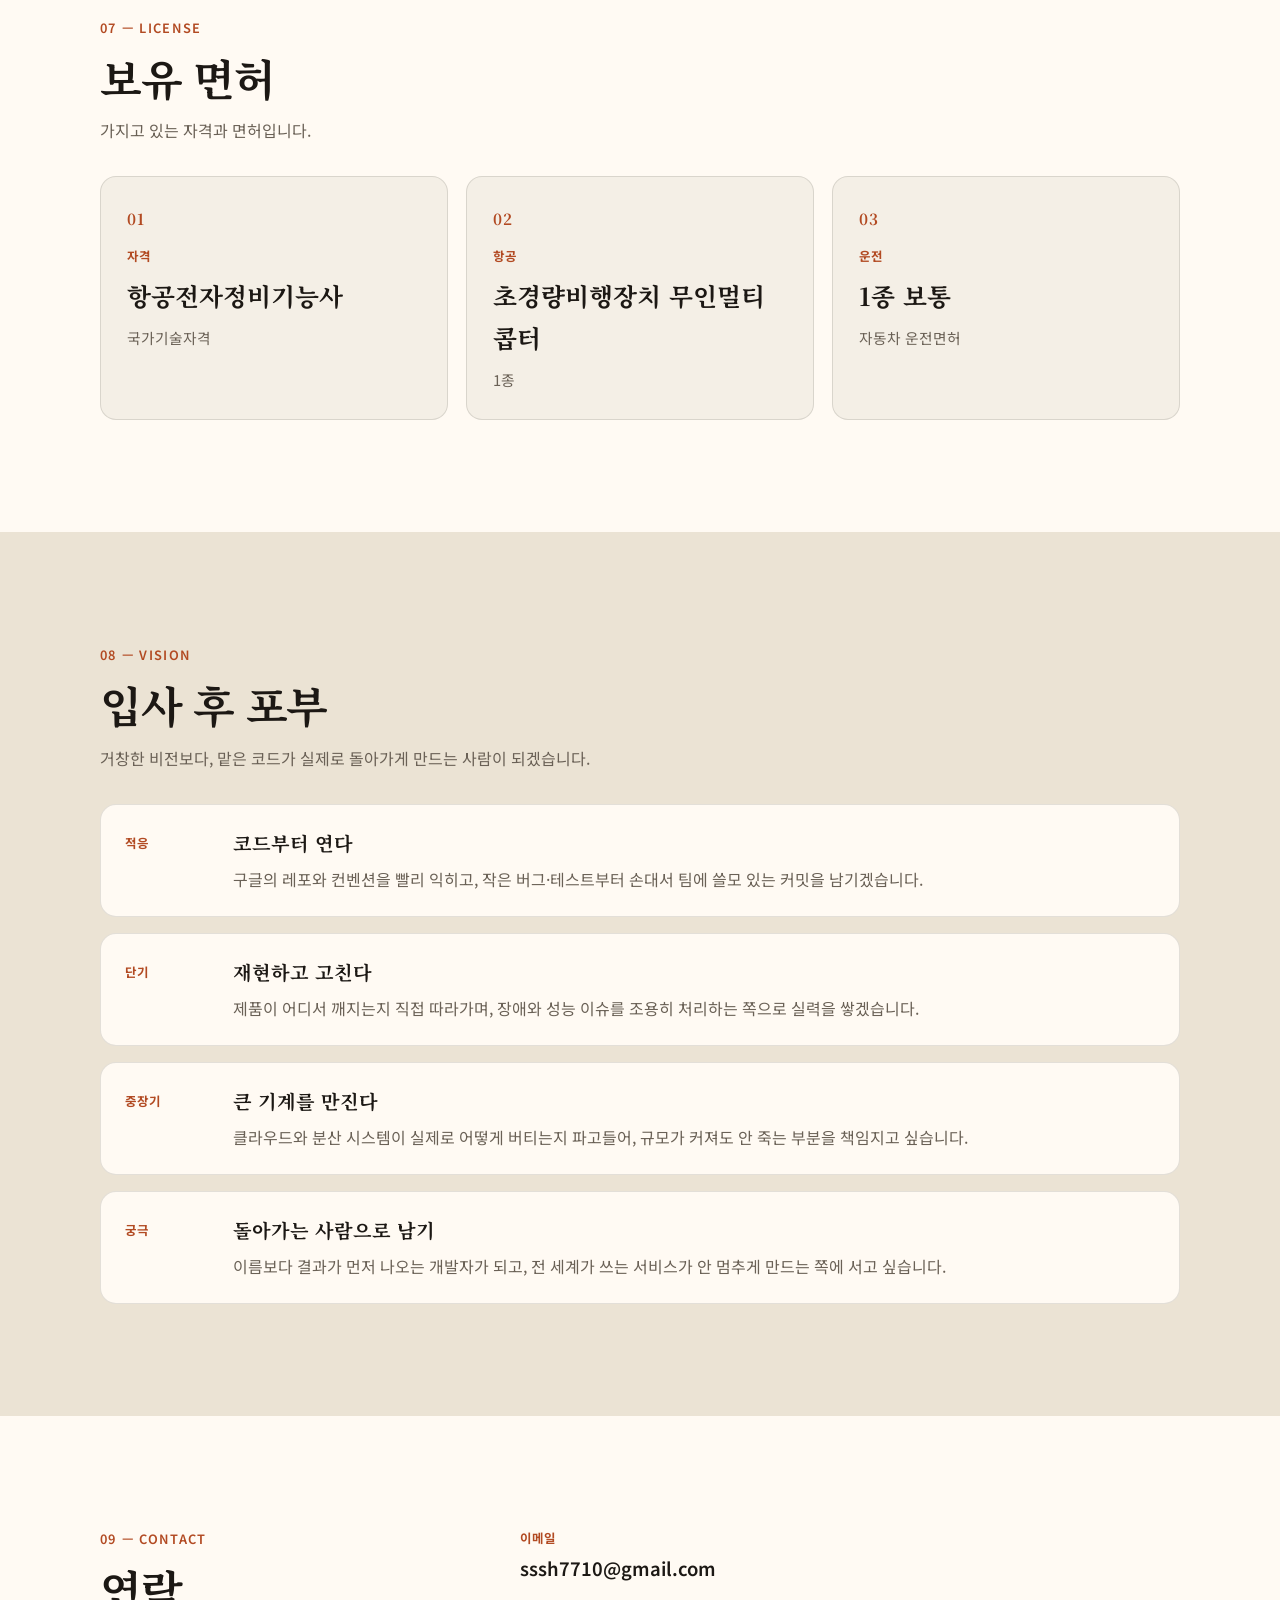
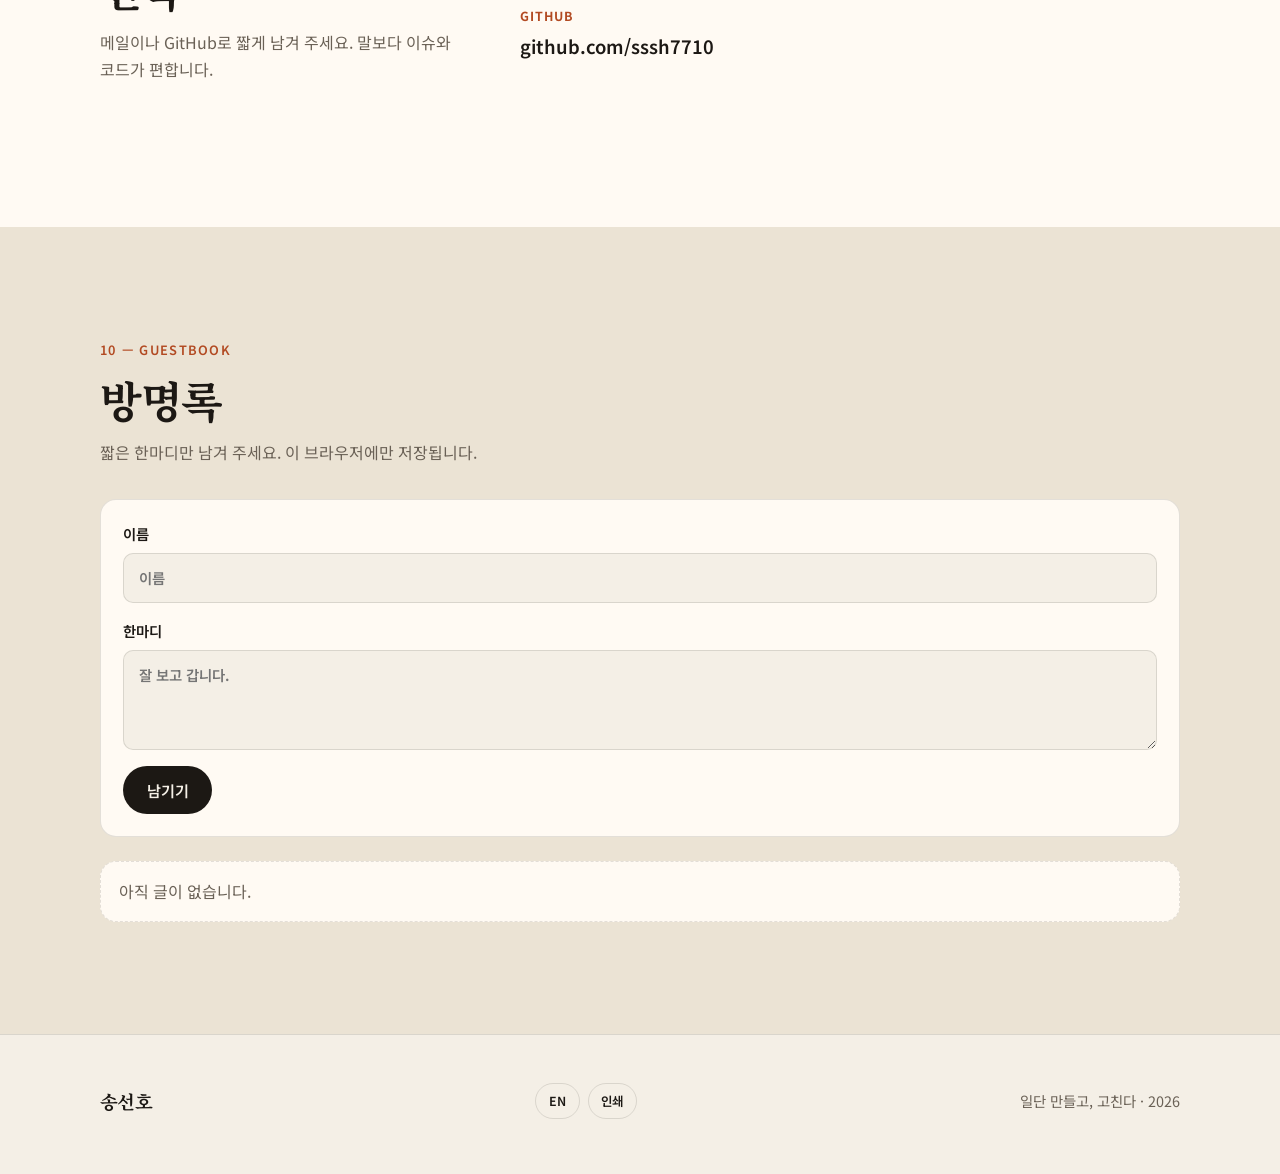
==== commit d6d617f8: "Add files via upload" ====
--- a/intro.html
+++ b/intro.html
@@ -38,6 +38,7 @@
         <a href="#motto" data-i18n="nav.motto">신조</a>
         <a href="#skills" data-i18n="nav.skills">기술</a>
         <a href="#works" data-i18n="nav.works">작품</a>
+        <a href="#vibe" data-i18n="nav.vibe">만들 것</a>
         <a href="#licenses" data-i18n="nav.licenses">면허</a>
         <a href="#vision" data-i18n="nav.vision">포부</a>
         <a href="#contact" data-i18n="nav.contact">연락</a>
@@ -218,10 +219,27 @@
       </div>
     </section>
 
+    <section id="vibe" class="section vibe">
+      <div class="container">
+        <div class="section-head">
+          <p class="eyebrow">06 — Next</p>
+          <h2 data-i18n="vibe.title">바이브코딩으로 만들 것</h2>
+          <p class="section-lead" data-i18n="vibe.lead">지금은 하나뿐입니다.</p>
+        </div>
+        <ul class="vibe-grid">
+          <li class="reveal">
+            <p class="card-num">01</p>
+            <h3><a data-i18n="vibe.a.name" href="https://sssh7710.github.io/my-notepad/" target="_blank" rel="noopener noreferrer">메모장 만들기</a></h3>
+            <p><a class="vibe-link" href="https://sssh7710.github.io/my-notepad/" target="_blank" rel="noopener noreferrer">sssh7710.github.io/my-notepad</a></p>
+          </li>
+        </ul>
+      </div>
+    </section>
+
     <section id="licenses" class="section licenses">
       <div class="container">
         <div class="section-head">
-          <p class="eyebrow">06 — License</p>
+          <p class="eyebrow">07 — License</p>
           <h2 data-i18n="licenses.title">보유 면허</h2>
           <p class="section-lead" data-i18n="licenses.lead">가지고 있는 자격과 면허입니다.</p>
         </div>
@@ -251,7 +269,7 @@
     <section id="vision" class="section vision">
       <div class="container">
         <div class="section-head">
-          <p class="eyebrow">07 — Vision</p>
+          <p class="eyebrow">08 — Vision</p>
           <h2 data-i18n="vision.title">입사 후 포부</h2>
           <p class="section-lead" data-i18n="vision.lead">거창한 비전보다, 맡은 코드가 실제로 돌아가게 만드는 사람이 되겠습니다.</p>
         </div>
@@ -292,7 +310,7 @@
     <section id="contact" class="section contact">
       <div class="container split">
         <div class="section-head">
-          <p class="eyebrow">08 — Contact</p>
+          <p class="eyebrow">09 — Contact</p>
           <h2 data-i18n="contact.title">연락</h2>
           <p class="section-lead" data-i18n="contact.lead">메일이나 GitHub로 짧게 남겨 주세요. 말보다 이슈와 코드가 편합니다.</p>
         </div>
@@ -312,7 +330,7 @@
     <section id="guest" class="section guest">
       <div class="container">
         <div class="section-head">
-          <p class="eyebrow">09 — Guestbook</p>
+          <p class="eyebrow">10 — Guestbook</p>
           <h2 data-i18n="guest.title">방명록</h2>
           <p class="section-lead" data-i18n="guest.lead">짧은 한마디만 남겨 주세요. 이 브라우저에만 저장됩니다.</p>
         </div>
--- a/intro.css
+++ b/intro.css
@@ -251,6 +251,53 @@
   background: var(--paper);
 }
 
+.vibe {
+  background: var(--paper-deep);
+}
+
+.vibe-grid {
+  list-style: none;
+  margin: 0;
+  padding: 0;
+  display: grid;
+  grid-template-columns: 1fr;
+  gap: 1.15rem;
+}
+
+.vibe-grid li {
+  max-width: 36rem;
+  padding: 1.8rem 1.6rem 1.7rem;
+  border: 1px solid var(--line);
+  border-radius: var(--radius);
+  background: var(--paper);
+}
+
+.vibe-grid h3 a,
+.vibe-link {
+  border-bottom: 1px solid transparent;
+}
+
+.vibe-grid h3 a:hover,
+.vibe-link:hover {
+  border-bottom-color: var(--accent);
+}
+
+.vibe-link {
+  color: var(--accent);
+  font-size: 0.92rem;
+  font-weight: 600;
+}
+
+.vibe-grid h3 {
+  margin: 0 0 0.65rem;
+  font-family: var(--font-display);
+  font-size: 1.3rem;
+}
+
+.vibe-grid p {
+  margin: 0;
+}
+
 .work-grid {
   list-style: none;
   margin: 0;
@@ -1064,7 +1111,8 @@
   .split,
   .skill-grid,
   .license-grid,
-  .work-grid {
+  .work-grid,
+  .vibe-grid {
     grid-template-columns: 1fr;
   }
 
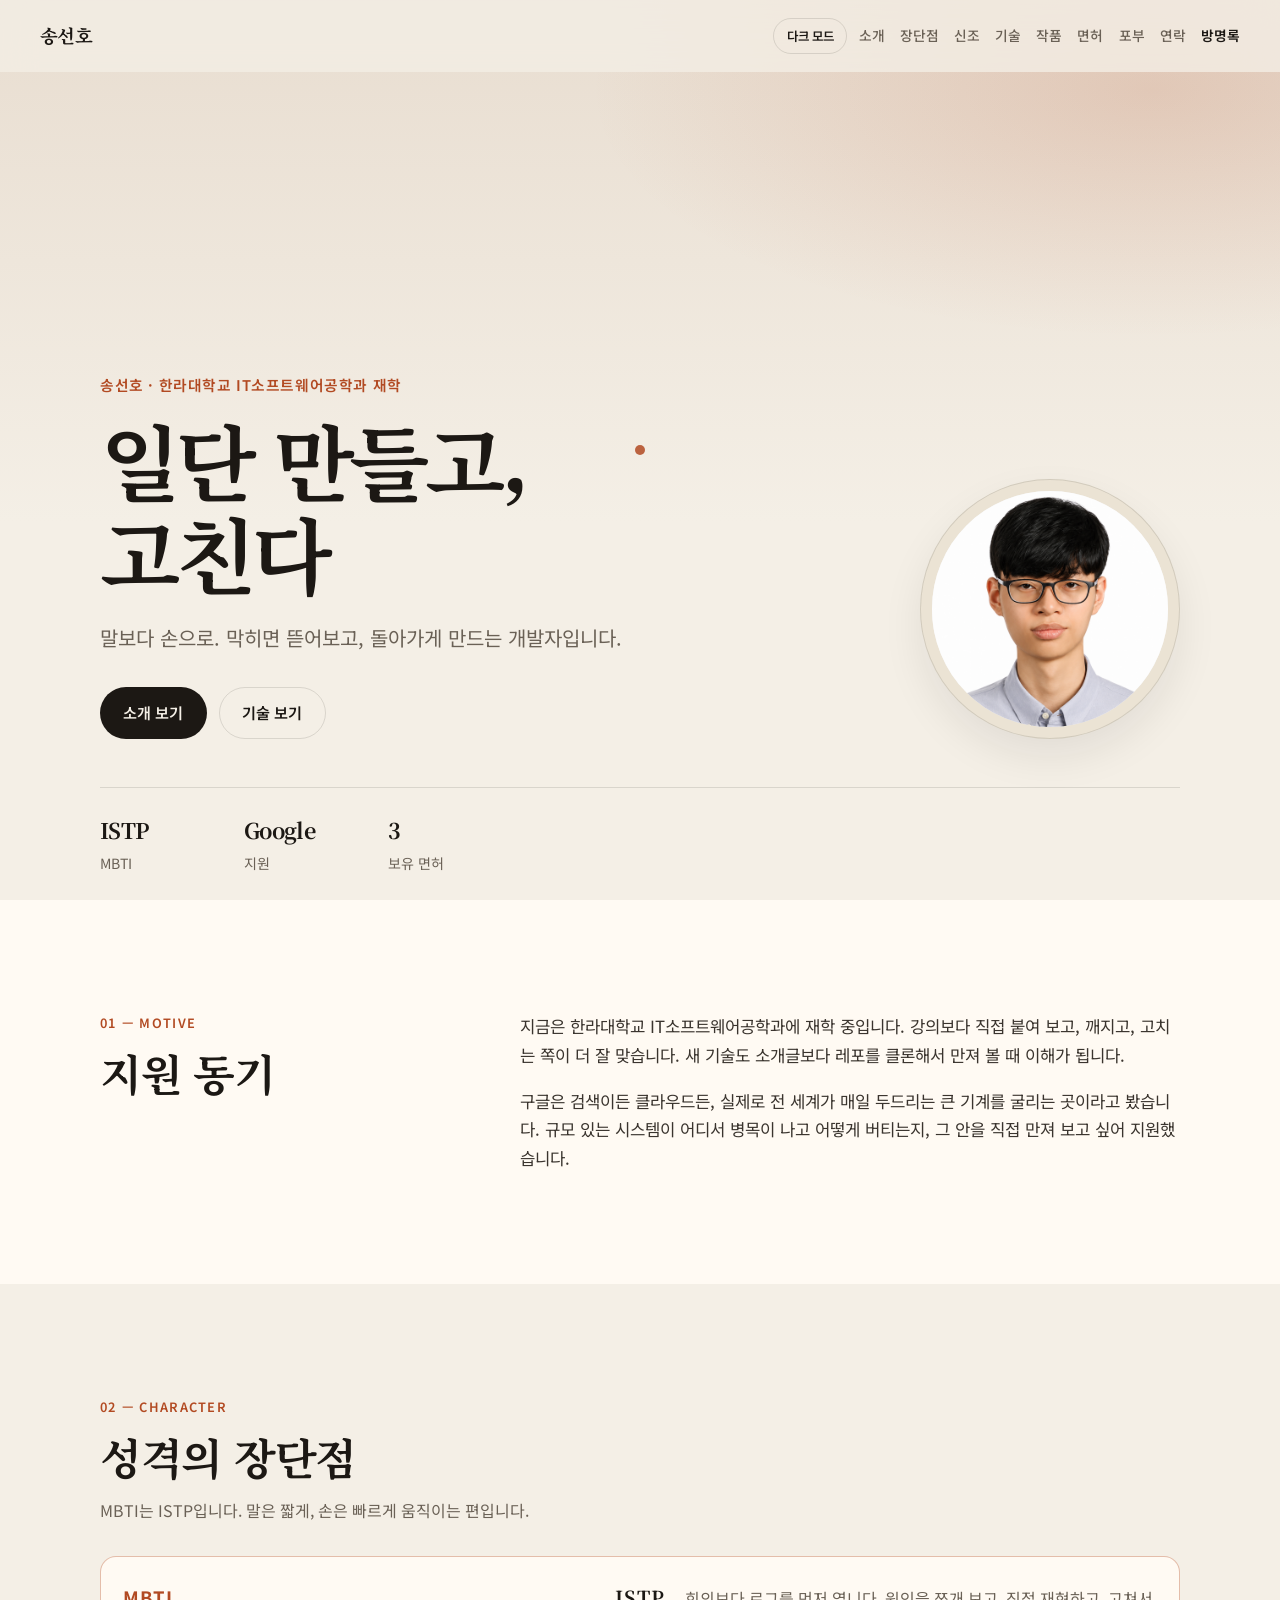
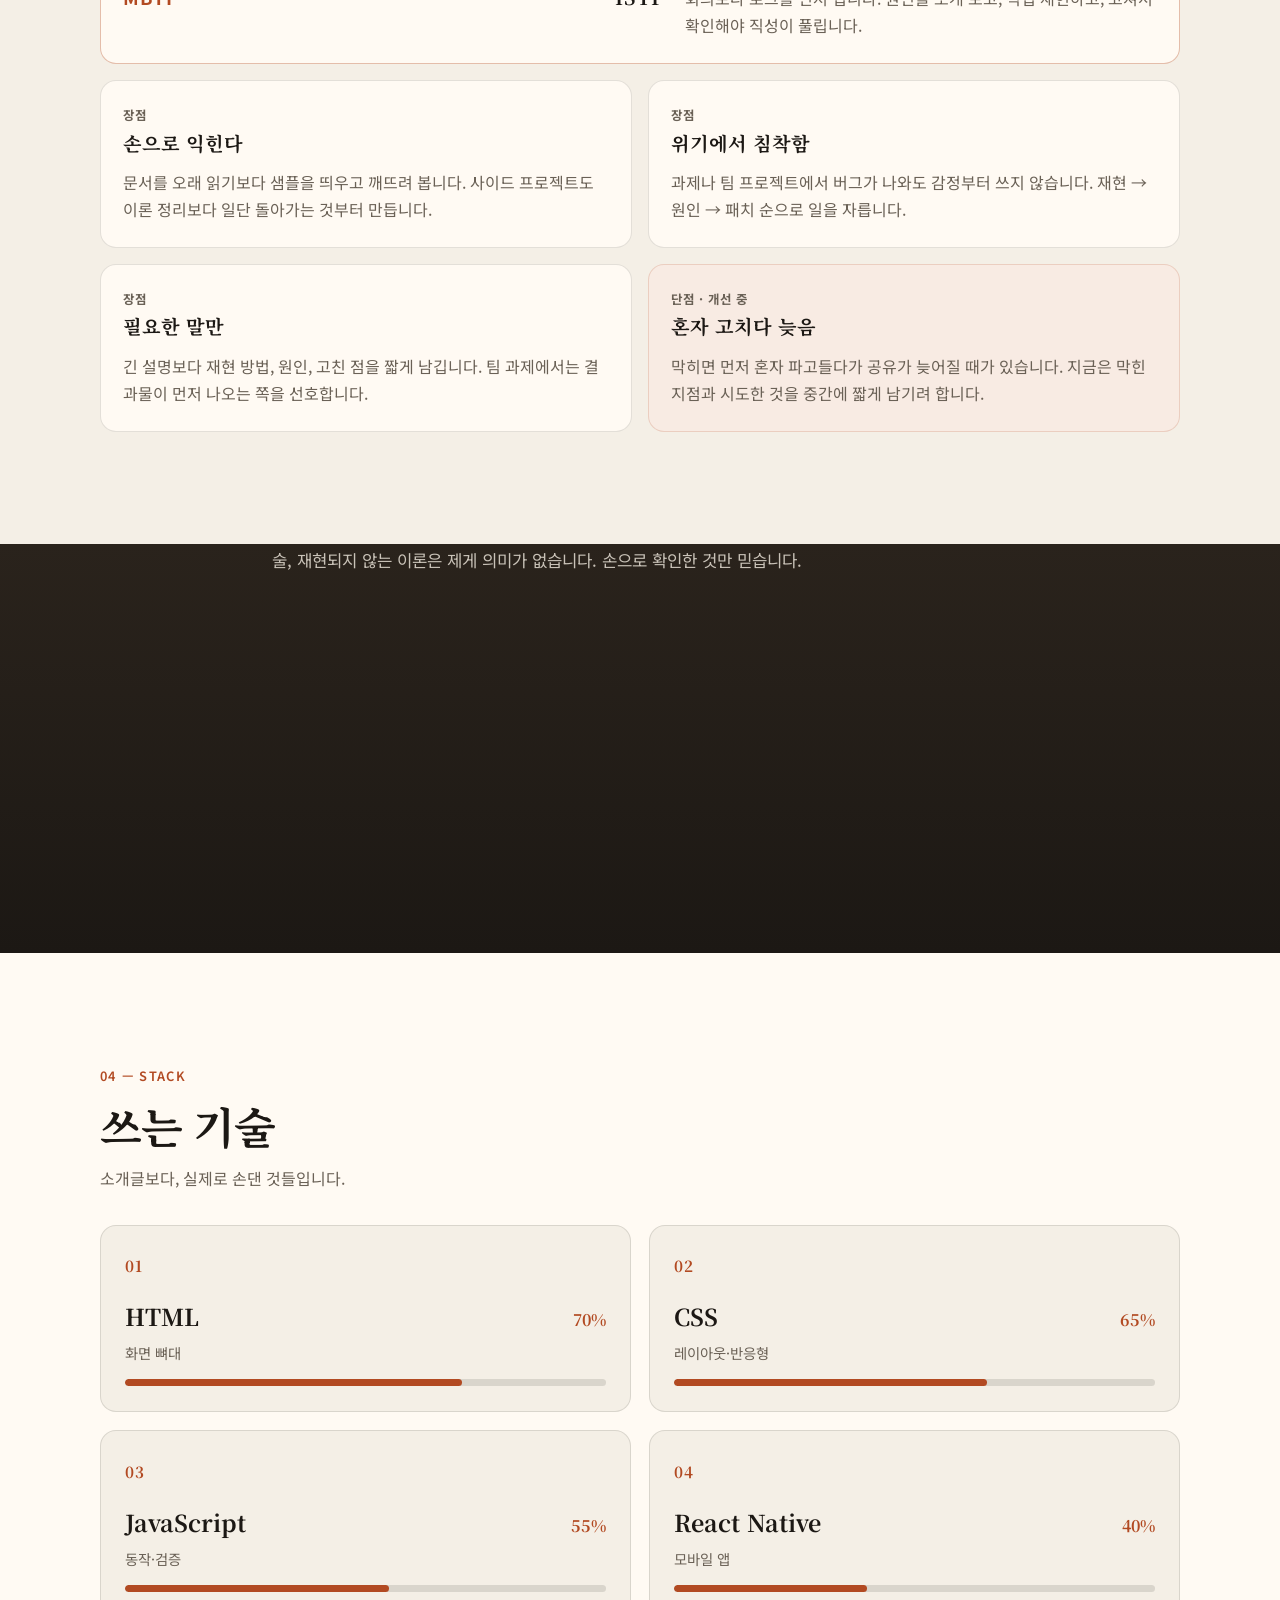
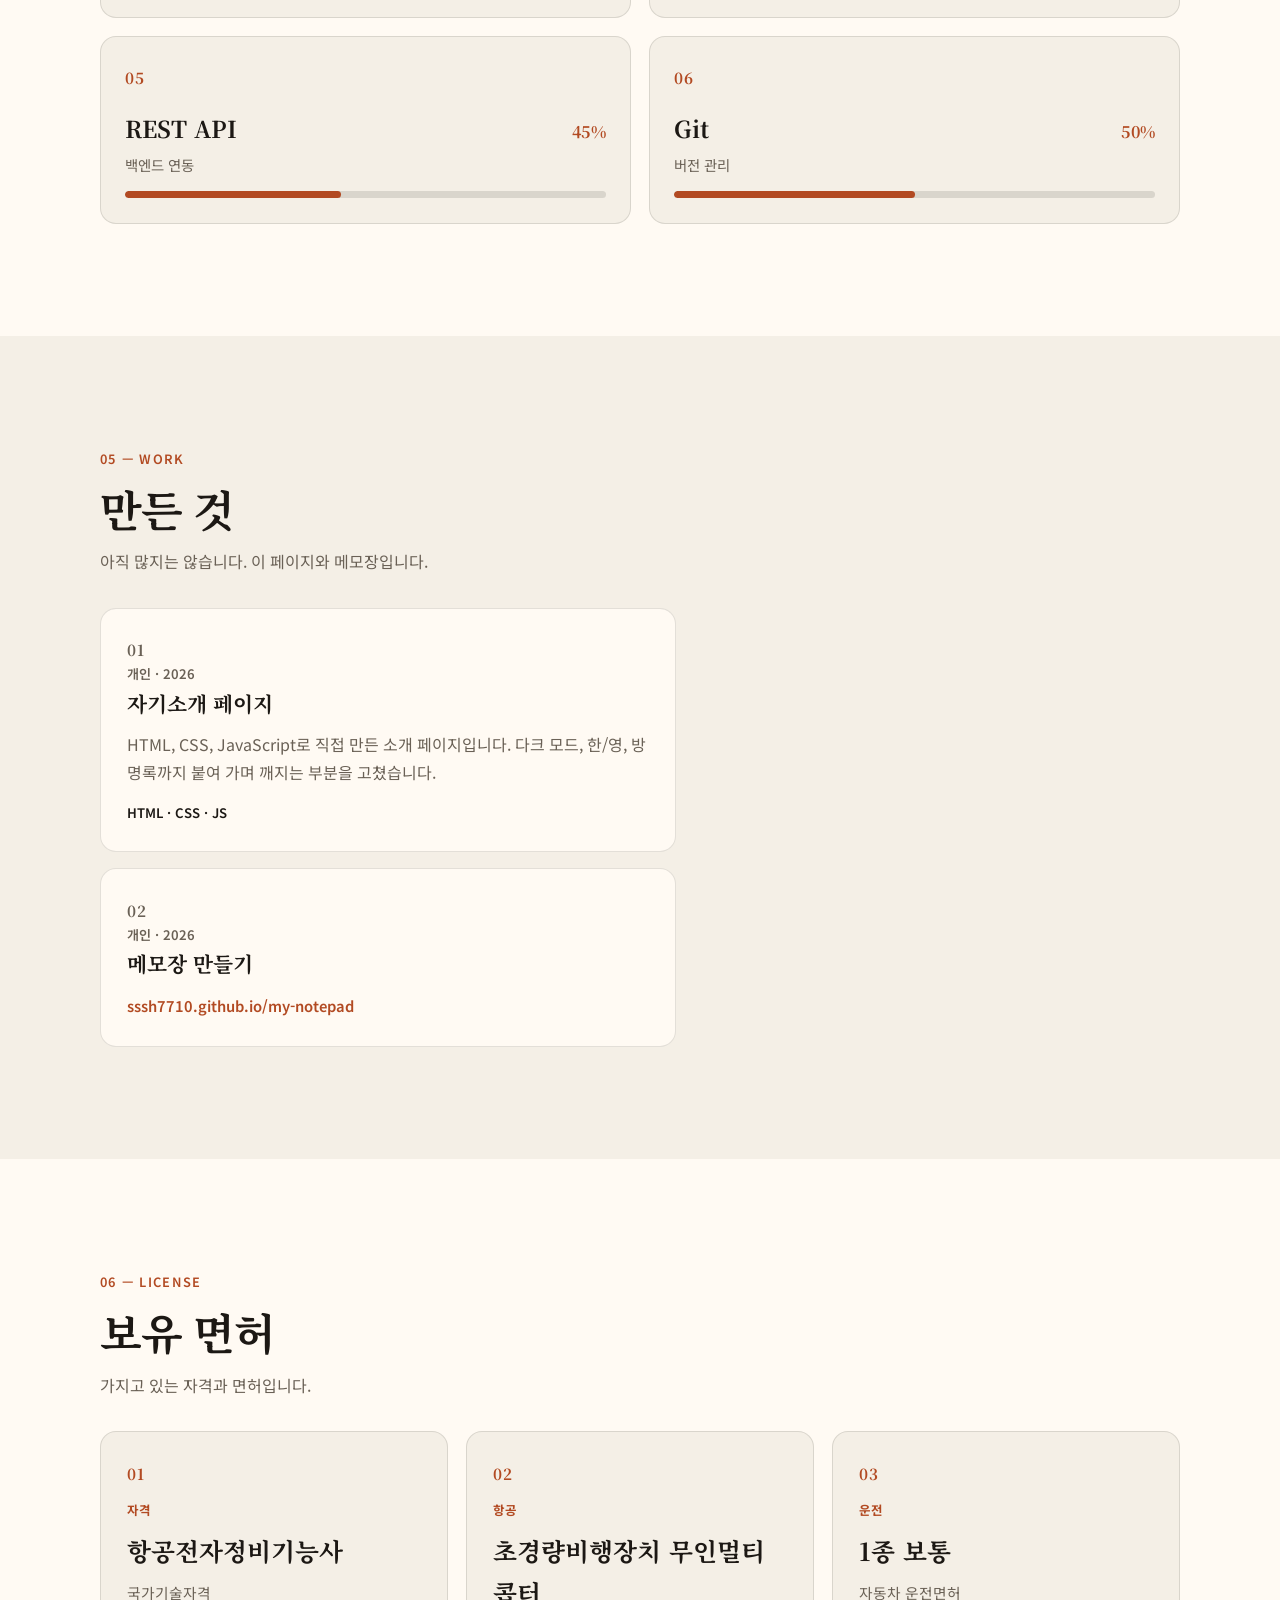
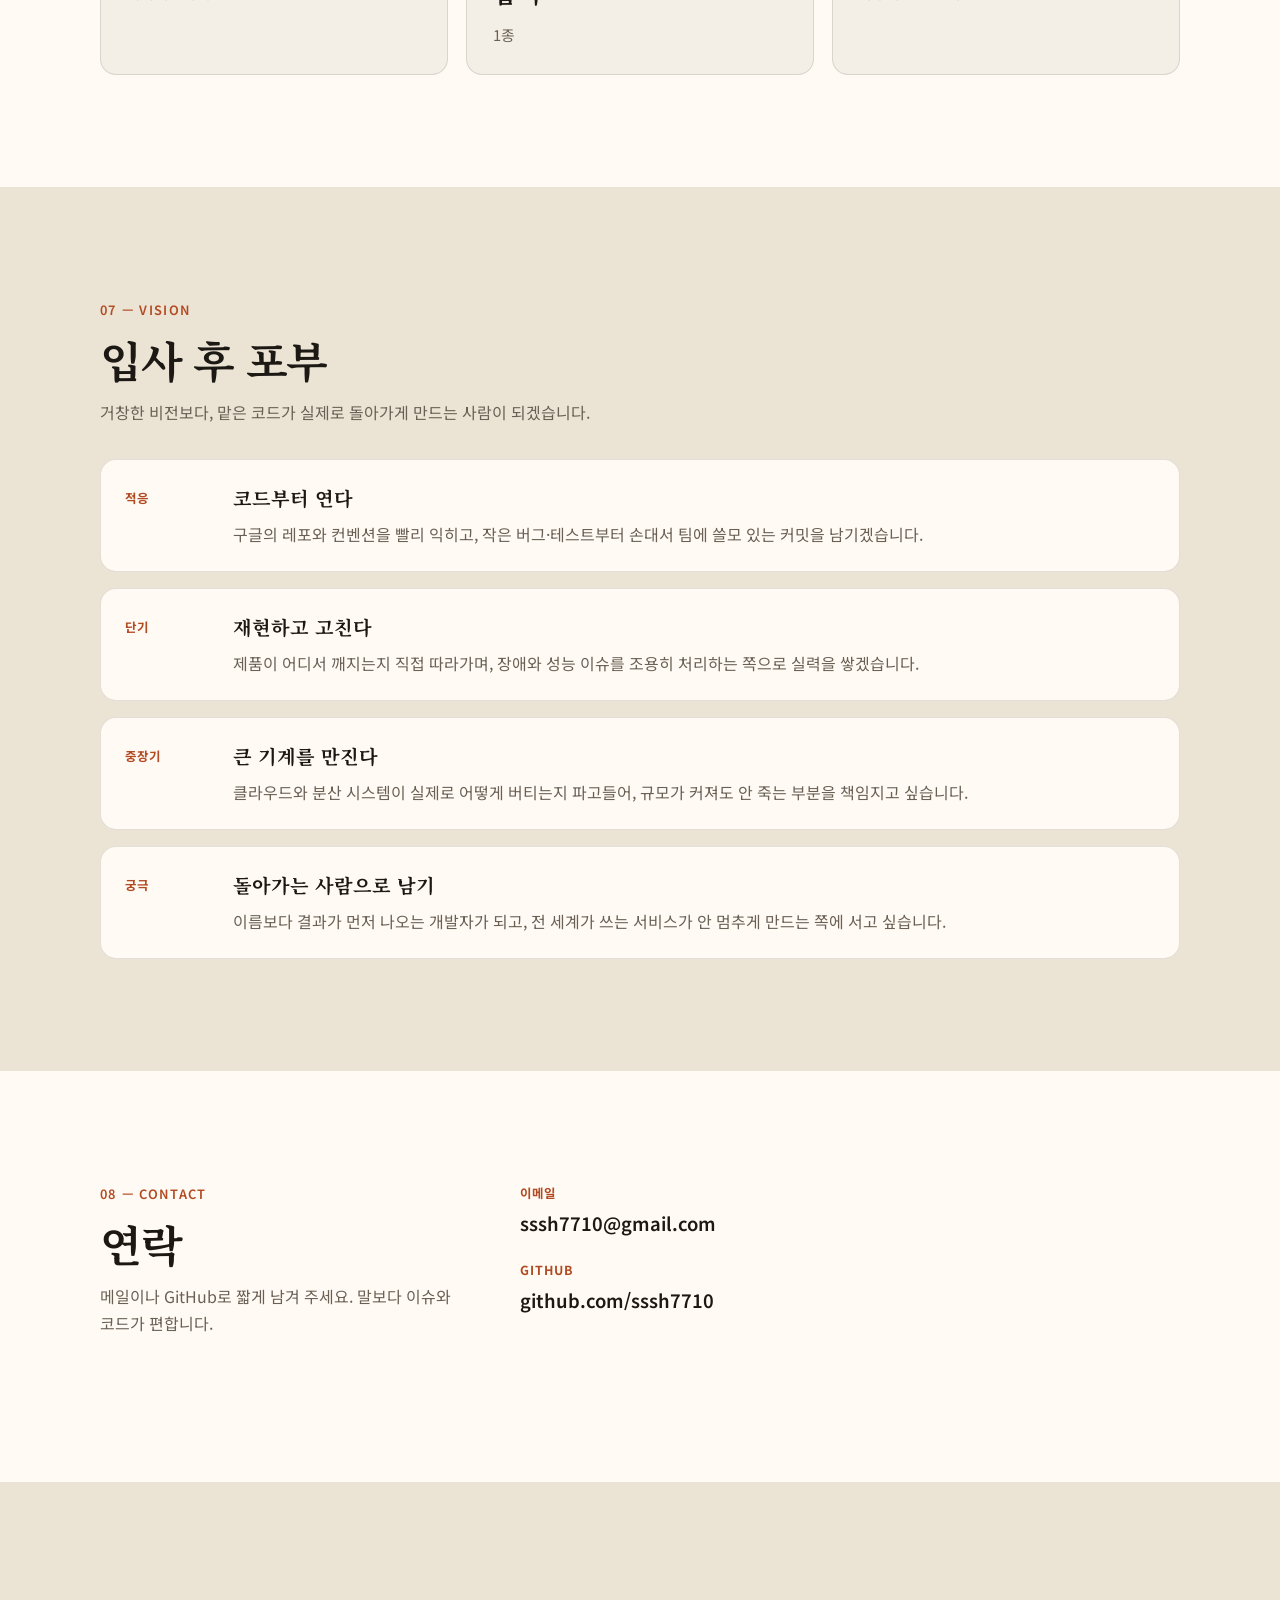
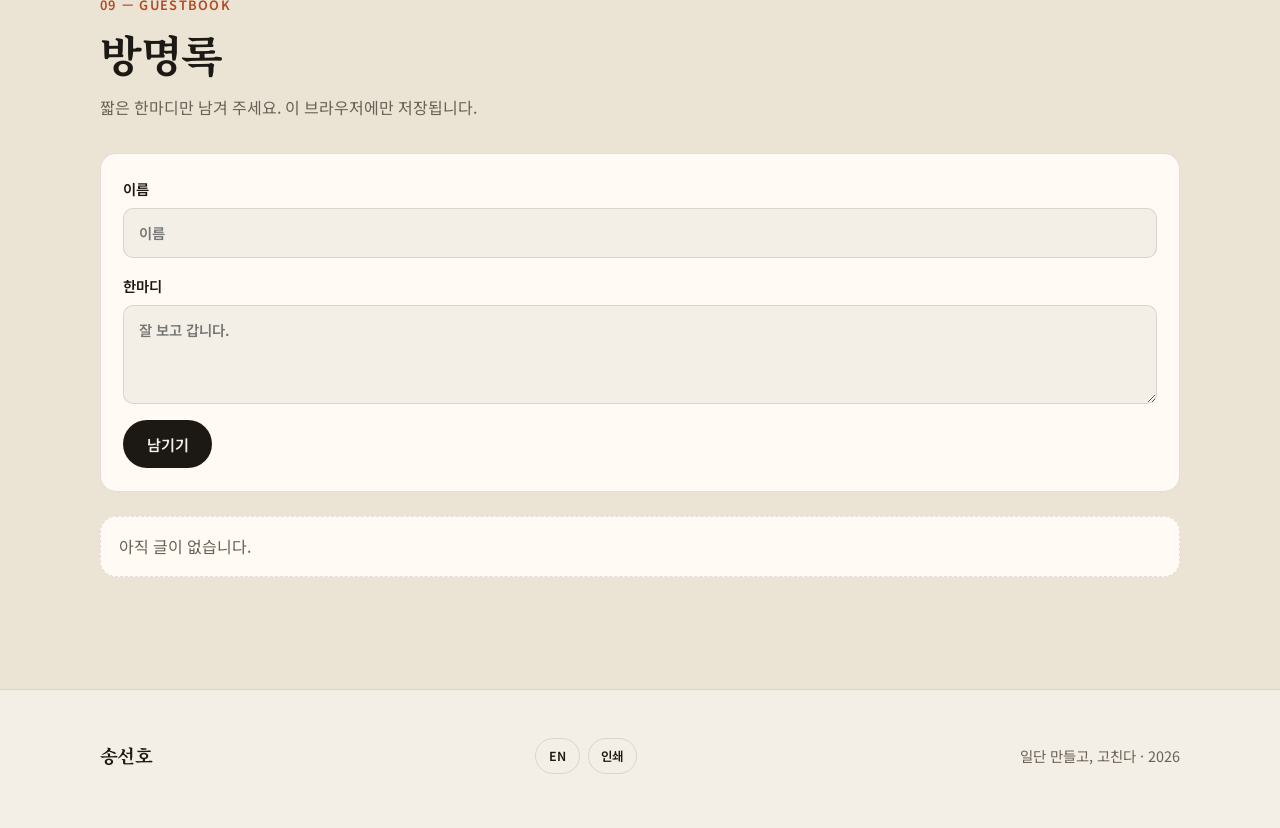
==== commit 787c240e: "Add files via upload 세세한 변경사항" ====
--- a/intro.html
+++ b/intro.html
@@ -38,7 +38,6 @@
         <a href="#motto" data-i18n="nav.motto">신조</a>
         <a href="#skills" data-i18n="nav.skills">기술</a>
         <a href="#works" data-i18n="nav.works">작품</a>
-        <a href="#vibe" data-i18n="nav.vibe">만들 것</a>
         <a href="#licenses" data-i18n="nav.licenses">면허</a>
         <a href="#vision" data-i18n="nav.vision">포부</a>
         <a href="#contact" data-i18n="nav.contact">연락</a>
@@ -205,7 +204,7 @@
         <div class="section-head">
           <p class="eyebrow">05 — Work</p>
           <h2 data-i18n="works.title">만든 것</h2>
-          <p class="section-lead" data-i18n="works.lead">아직 많지는 않습니다. 지금 보고 있는 이 페이지부터입니다.</p>
+          <p class="section-lead" data-i18n="works.lead">아직 많지는 않습니다. 이 페이지와 메모장입니다.</p>
         </div>
         <ul class="work-grid">
           <li class="reveal">
@@ -215,22 +214,11 @@
             <p data-i18n="works.a.body">HTML, CSS, JavaScript로 직접 만든 소개 페이지입니다. 다크 모드, 한/영, 방명록까지 붙여 가며 깨지는 부분을 고쳤습니다.</p>
             <p class="work-tags">HTML · CSS · JS</p>
           </li>
-        </ul>
-      </div>
-    </section>
-
-    <section id="vibe" class="section vibe">
-      <div class="container">
-        <div class="section-head">
-          <p class="eyebrow">06 — Next</p>
-          <h2 data-i18n="vibe.title">바이브코딩으로 만들 것</h2>
-          <p class="section-lead" data-i18n="vibe.lead">지금은 하나뿐입니다.</p>
-        </div>
-        <ul class="vibe-grid">
-          <li class="reveal">
-            <p class="card-num">01</p>
-            <h3><a data-i18n="vibe.a.name" href="https://sssh7710.github.io/my-notepad/" target="_blank" rel="noopener noreferrer">메모장 만들기</a></h3>
-            <p><a class="vibe-link" href="https://sssh7710.github.io/my-notepad/" target="_blank" rel="noopener noreferrer">sssh7710.github.io/my-notepad</a></p>
+          <li class="reveal">
+            <p class="card-num">02</p>
+            <p class="work-meta" data-i18n="works.b.meta">개인 · 2026</p>
+            <h3><a data-i18n="works.b.name" href="https://sssh7710.github.io/my-notepad/" target="_blank" rel="noopener noreferrer">메모장 만들기</a></h3>
+            <p><a class="work-link" href="https://sssh7710.github.io/my-notepad/" target="_blank" rel="noopener noreferrer">sssh7710.github.io/my-notepad</a></p>
           </li>
         </ul>
       </div>
@@ -239,7 +227,7 @@
     <section id="licenses" class="section licenses">
       <div class="container">
         <div class="section-head">
-          <p class="eyebrow">07 — License</p>
+          <p class="eyebrow">06 — License</p>
           <h2 data-i18n="licenses.title">보유 면허</h2>
           <p class="section-lead" data-i18n="licenses.lead">가지고 있는 자격과 면허입니다.</p>
         </div>
@@ -269,7 +257,7 @@
     <section id="vision" class="section vision">
       <div class="container">
         <div class="section-head">
-          <p class="eyebrow">08 — Vision</p>
+          <p class="eyebrow">07 — Vision</p>
           <h2 data-i18n="vision.title">입사 후 포부</h2>
           <p class="section-lead" data-i18n="vision.lead">거창한 비전보다, 맡은 코드가 실제로 돌아가게 만드는 사람이 되겠습니다.</p>
         </div>
@@ -310,7 +298,7 @@
     <section id="contact" class="section contact">
       <div class="container split">
         <div class="section-head">
-          <p class="eyebrow">09 — Contact</p>
+          <p class="eyebrow">08 — Contact</p>
           <h2 data-i18n="contact.title">연락</h2>
           <p class="section-lead" data-i18n="contact.lead">메일이나 GitHub로 짧게 남겨 주세요. 말보다 이슈와 코드가 편합니다.</p>
         </div>
@@ -330,7 +318,7 @@
     <section id="guest" class="section guest">
       <div class="container">
         <div class="section-head">
-          <p class="eyebrow">10 — Guestbook</p>
+          <p class="eyebrow">09 — Guestbook</p>
           <h2 data-i18n="guest.title">방명록</h2>
           <p class="section-lead" data-i18n="guest.lead">짧은 한마디만 남겨 주세요. 이 브라우저에만 저장됩니다.</p>
         </div>
--- a/intro.css
+++ b/intro.css
@@ -251,53 +251,6 @@
   background: var(--paper);
 }
 
-.vibe {
-  background: var(--paper-deep);
-}
-
-.vibe-grid {
-  list-style: none;
-  margin: 0;
-  padding: 0;
-  display: grid;
-  grid-template-columns: 1fr;
-  gap: 1.15rem;
-}
-
-.vibe-grid li {
-  max-width: 36rem;
-  padding: 1.8rem 1.6rem 1.7rem;
-  border: 1px solid var(--line);
-  border-radius: var(--radius);
-  background: var(--paper);
-}
-
-.vibe-grid h3 a,
-.vibe-link {
-  border-bottom: 1px solid transparent;
-}
-
-.vibe-grid h3 a:hover,
-.vibe-link:hover {
-  border-bottom-color: var(--accent);
-}
-
-.vibe-link {
-  color: var(--accent);
-  font-size: 0.92rem;
-  font-weight: 600;
-}
-
-.vibe-grid h3 {
-  margin: 0 0 0.65rem;
-  font-family: var(--font-display);
-  font-size: 1.3rem;
-}
-
-.vibe-grid p {
-  margin: 0;
-}
-
 .work-grid {
   list-style: none;
   margin: 0;
@@ -338,6 +291,22 @@
   font-size: 0.82rem;
   font-weight: 600;
   color: var(--ink) !important;
+}
+
+.work-grid h3 a,
+.work-link {
+  border-bottom: 1px solid transparent;
+}
+
+.work-grid h3 a:hover,
+.work-link:hover {
+  border-bottom-color: var(--accent);
+}
+
+.work-link {
+  color: var(--accent);
+  font-size: 0.92rem;
+  font-weight: 600;
 }
 
 .guest {
@@ -1111,8 +1080,7 @@
   .split,
   .skill-grid,
   .license-grid,
-  .work-grid,
-  .vibe-grid {
+  .work-grid {
     grid-template-columns: 1fr;
   }
 
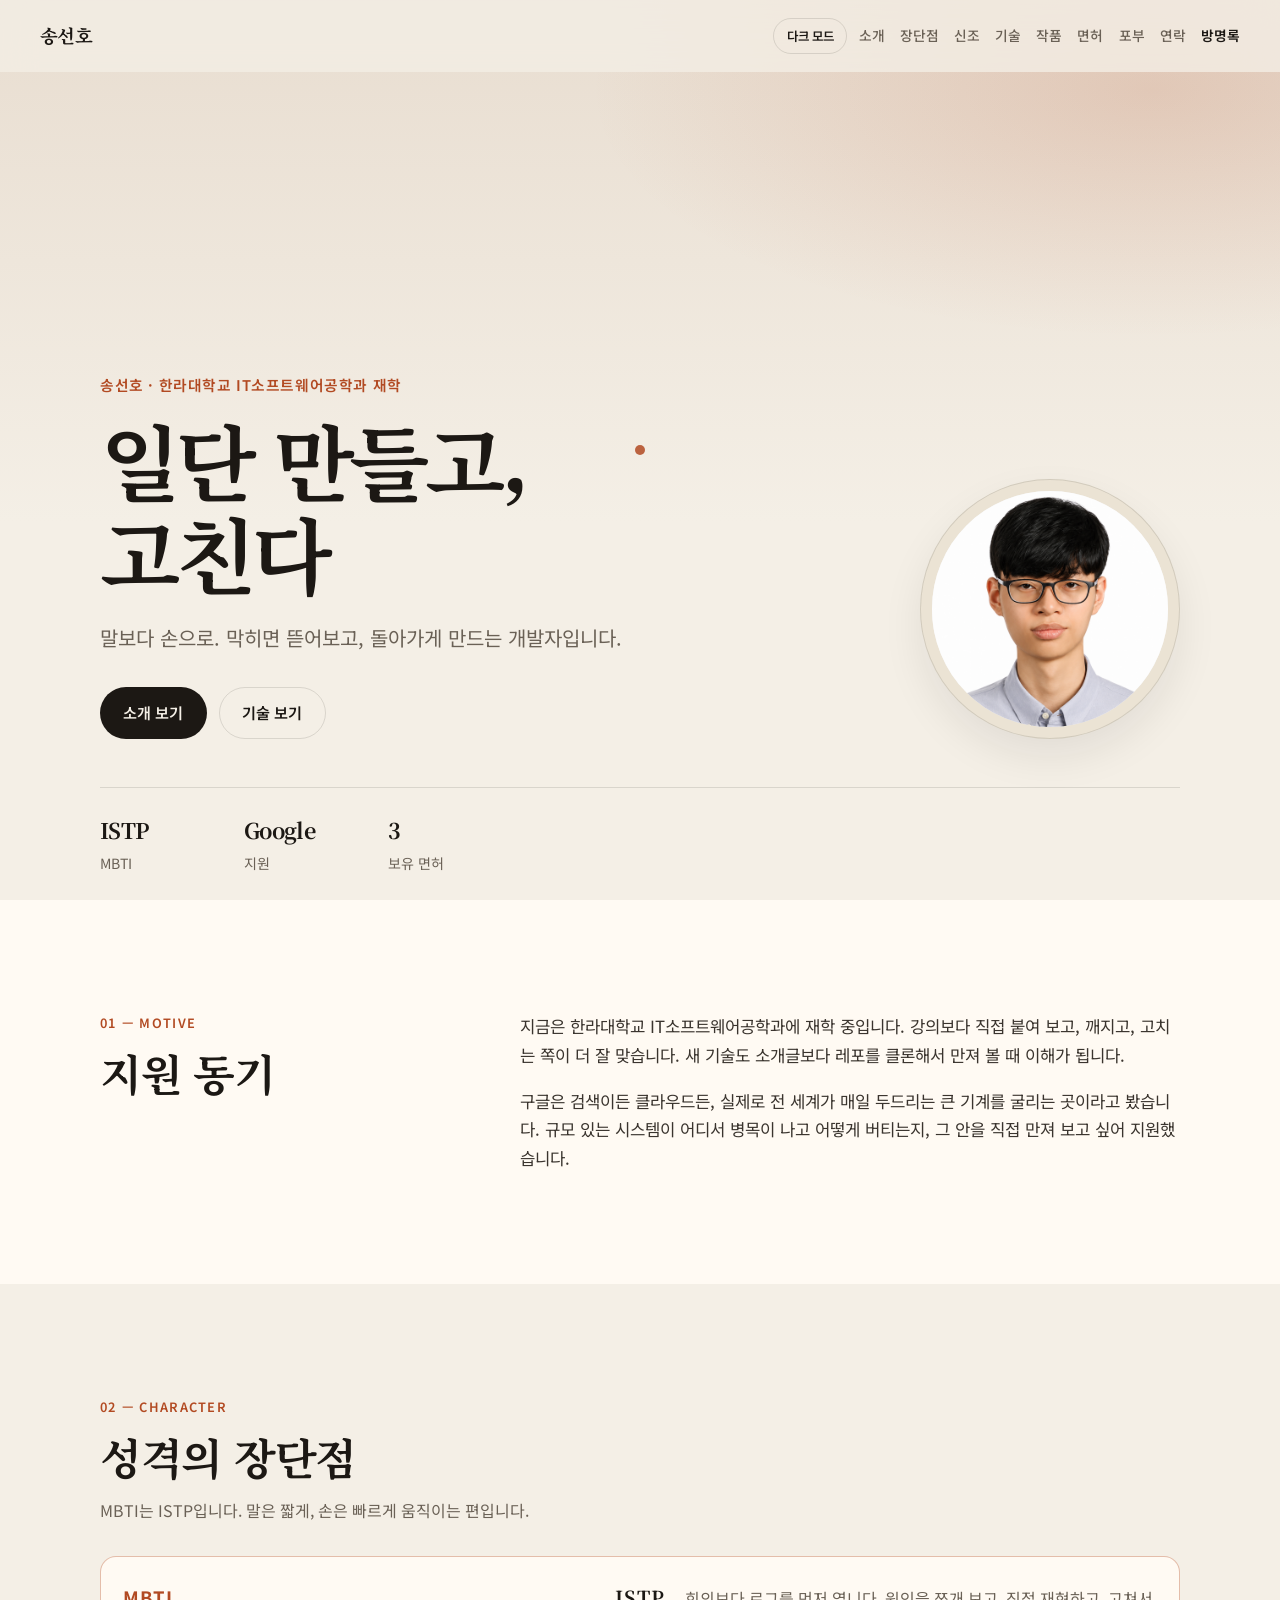
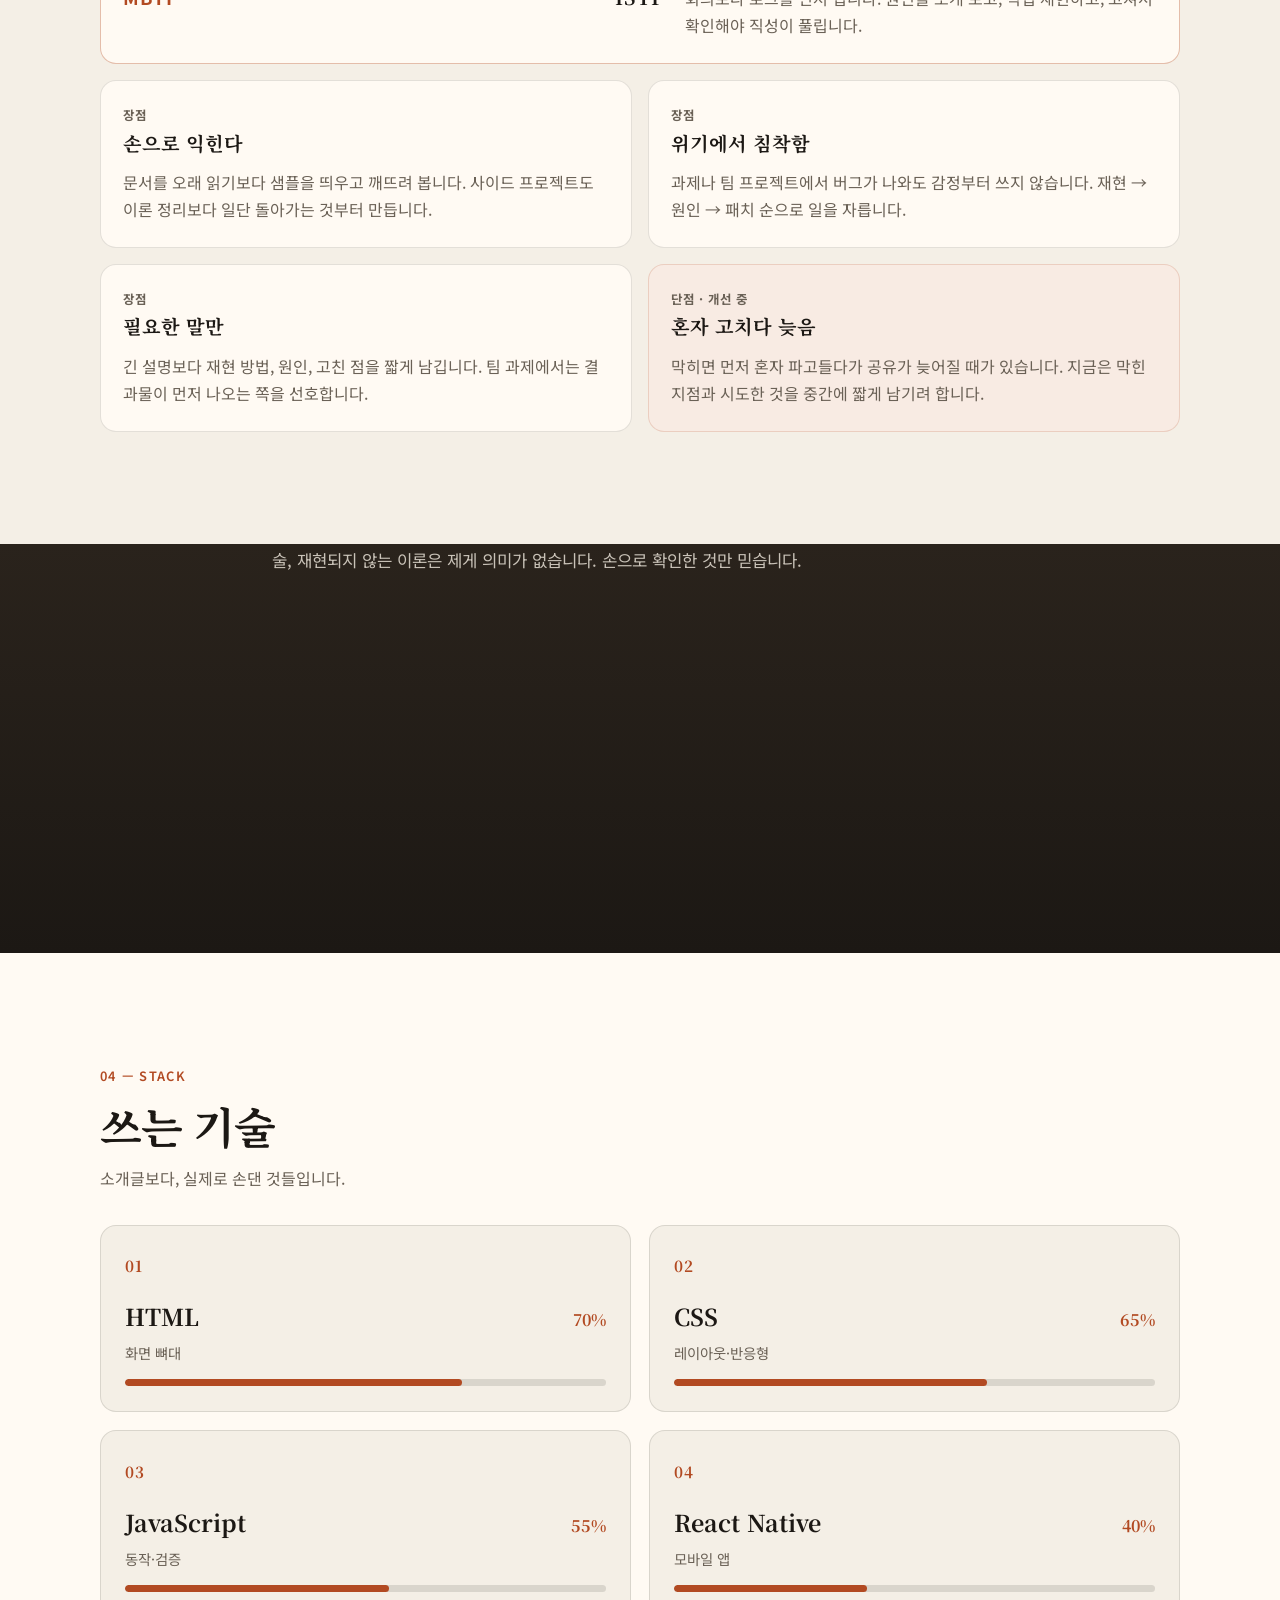
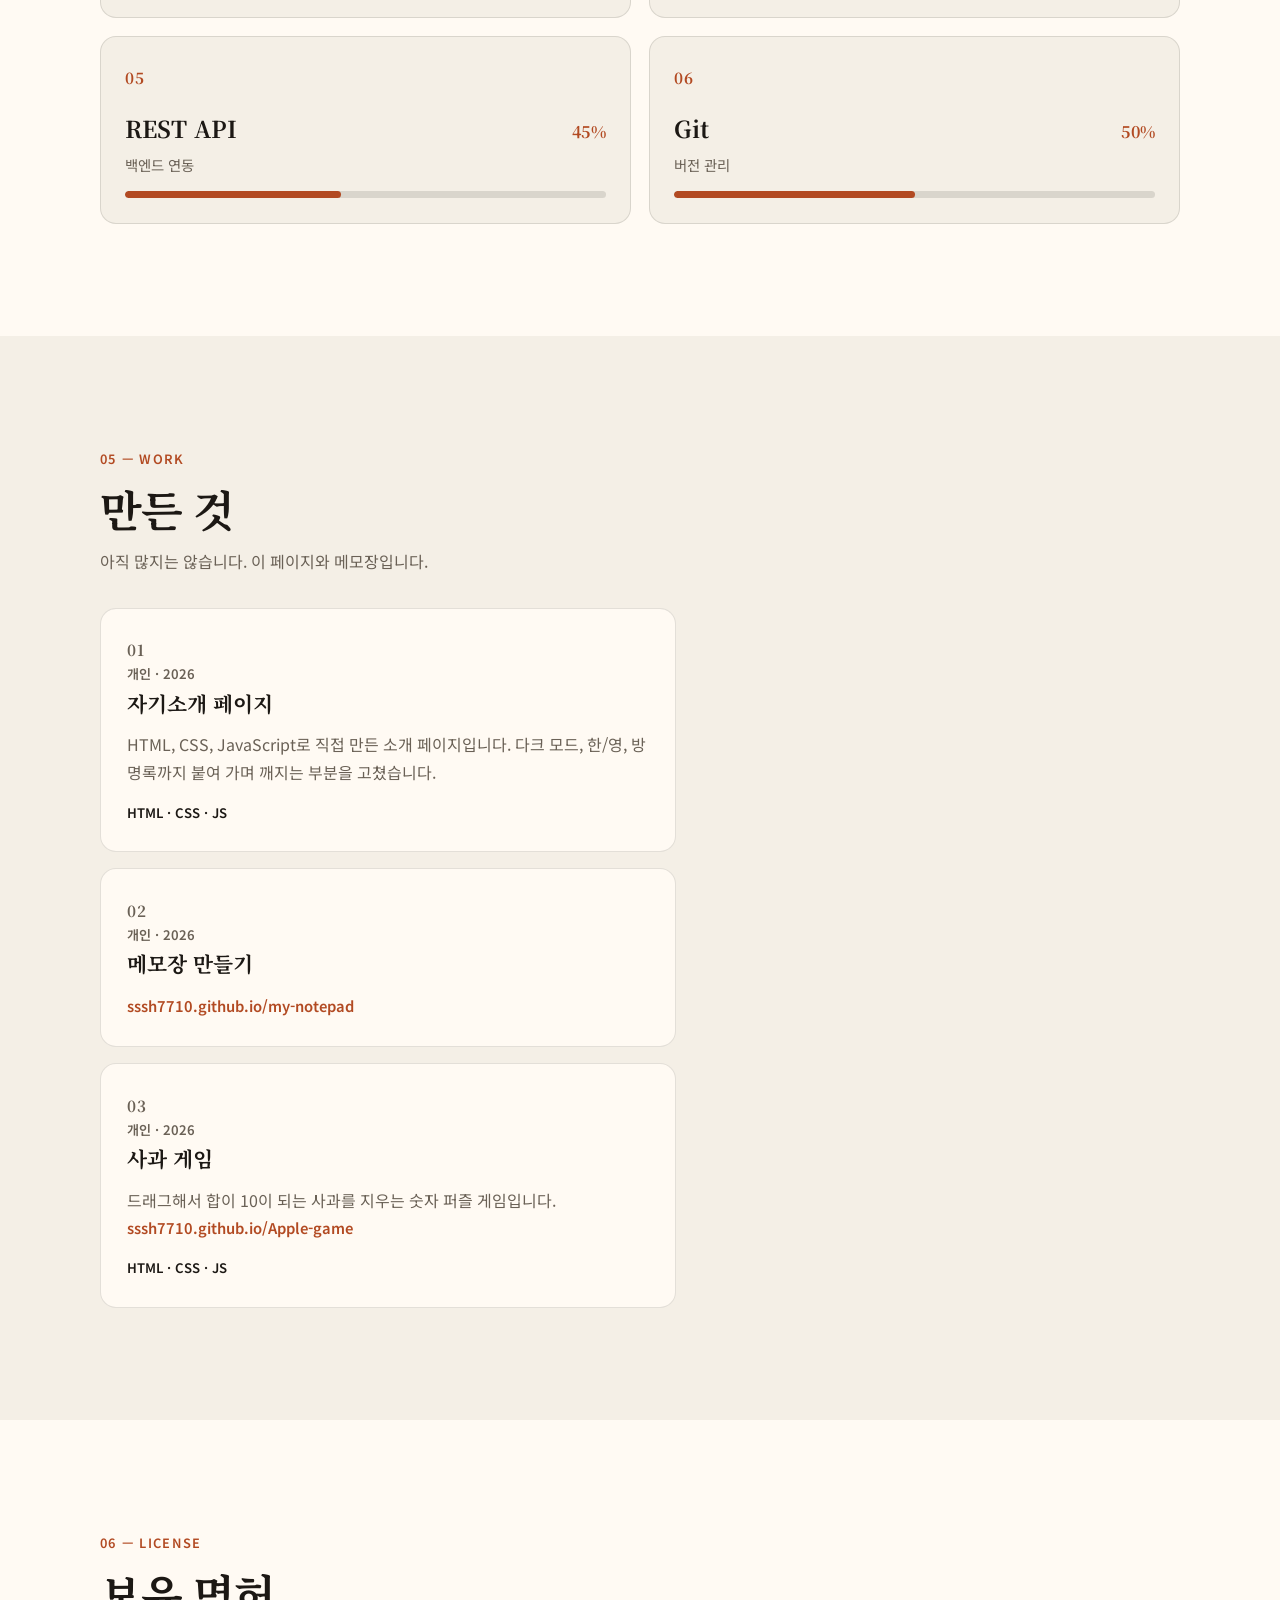
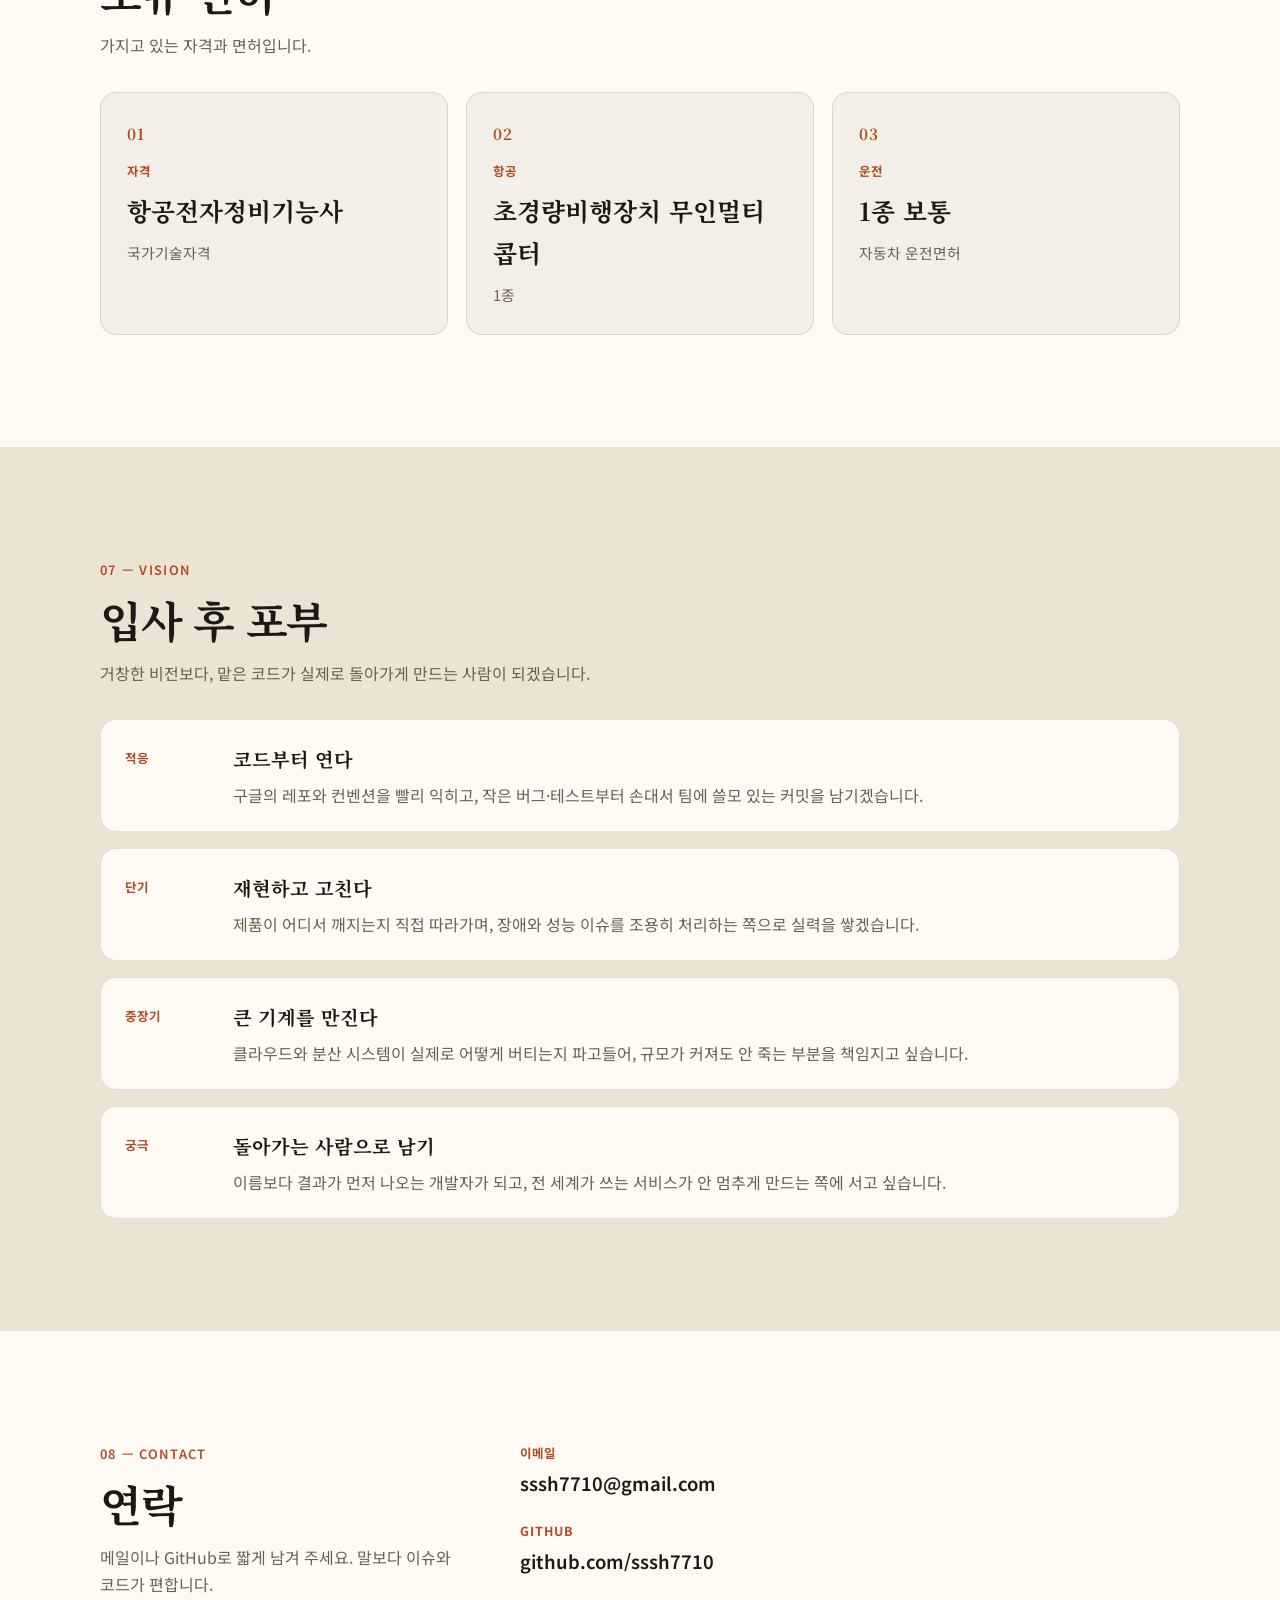
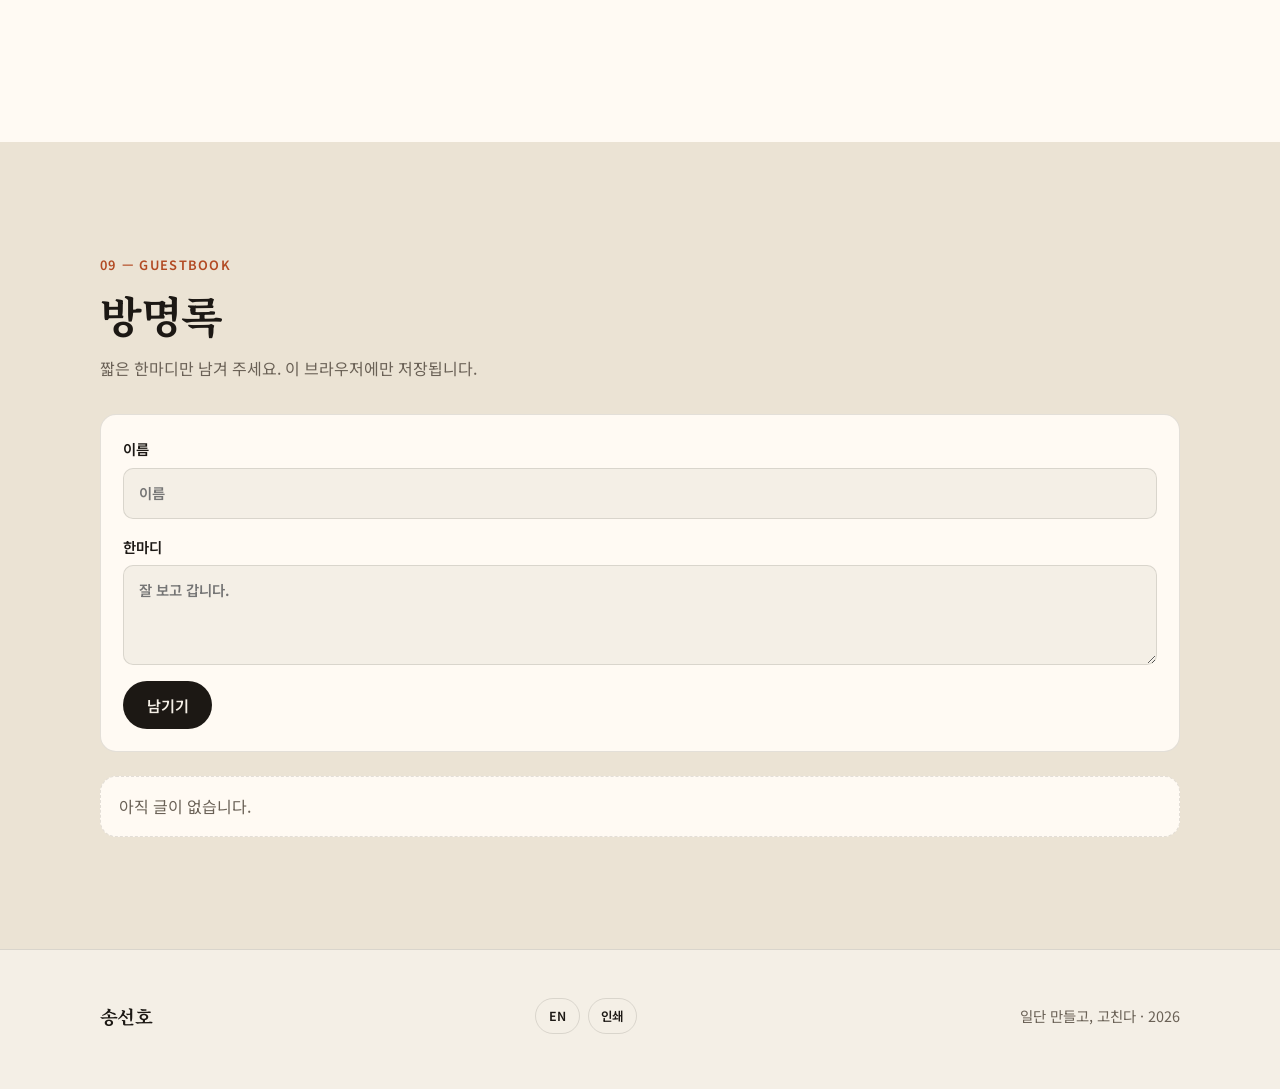
==== commit 624fc95d: "Add Apple game project and Korean-English descriptions" ====
--- a/intro.html
+++ b/intro.html
@@ -220,6 +220,14 @@
             <h3><a data-i18n="works.b.name" href="https://sssh7710.github.io/my-notepad/" target="_blank" rel="noopener noreferrer">메모장 만들기</a></h3>
             <p><a class="work-link" href="https://sssh7710.github.io/my-notepad/" target="_blank" rel="noopener noreferrer">sssh7710.github.io/my-notepad</a></p>
           </li>
+          <li class="reveal">
+            <p class="card-num">03</p>
+            <p class="work-meta" data-i18n="works.c.meta">개인 · 2026</p>
+            <h3><a data-i18n="works.c.name" href="https://sssh7710.github.io/Apple-game/apple-game.html" target="_blank" rel="noopener noreferrer">사과 게임</a></h3>
+            <p data-i18n="works.c.body">드래그해서 합이 10이 되는 사과를 지우는 숫자 퍼즐 게임입니다.</p>
+            <p><a class="work-link" href="https://sssh7710.github.io/Apple-game/apple-game.html" target="_blank" rel="noopener noreferrer">sssh7710.github.io/Apple-game</a></p>
+            <p class="work-tags">HTML · CSS · JS</p>
+          </li>
         </ul>
       </div>
     </section>
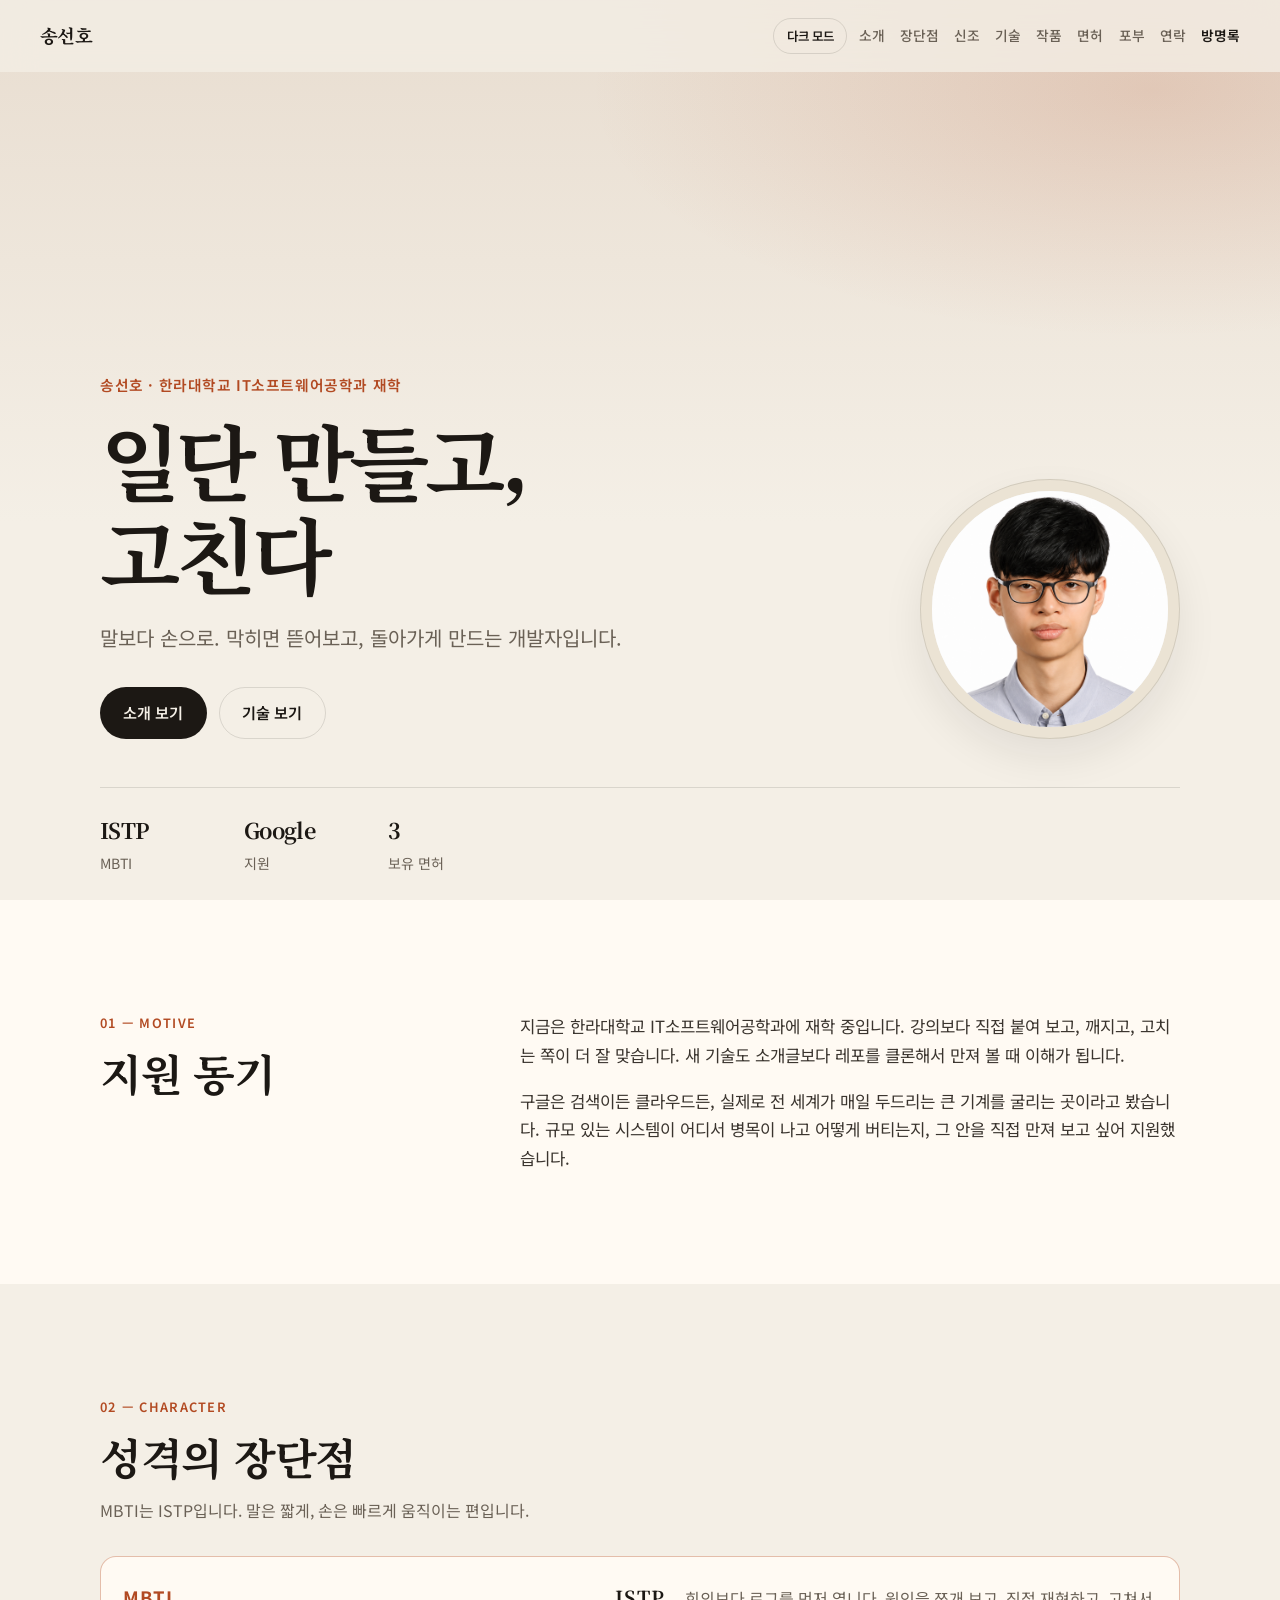
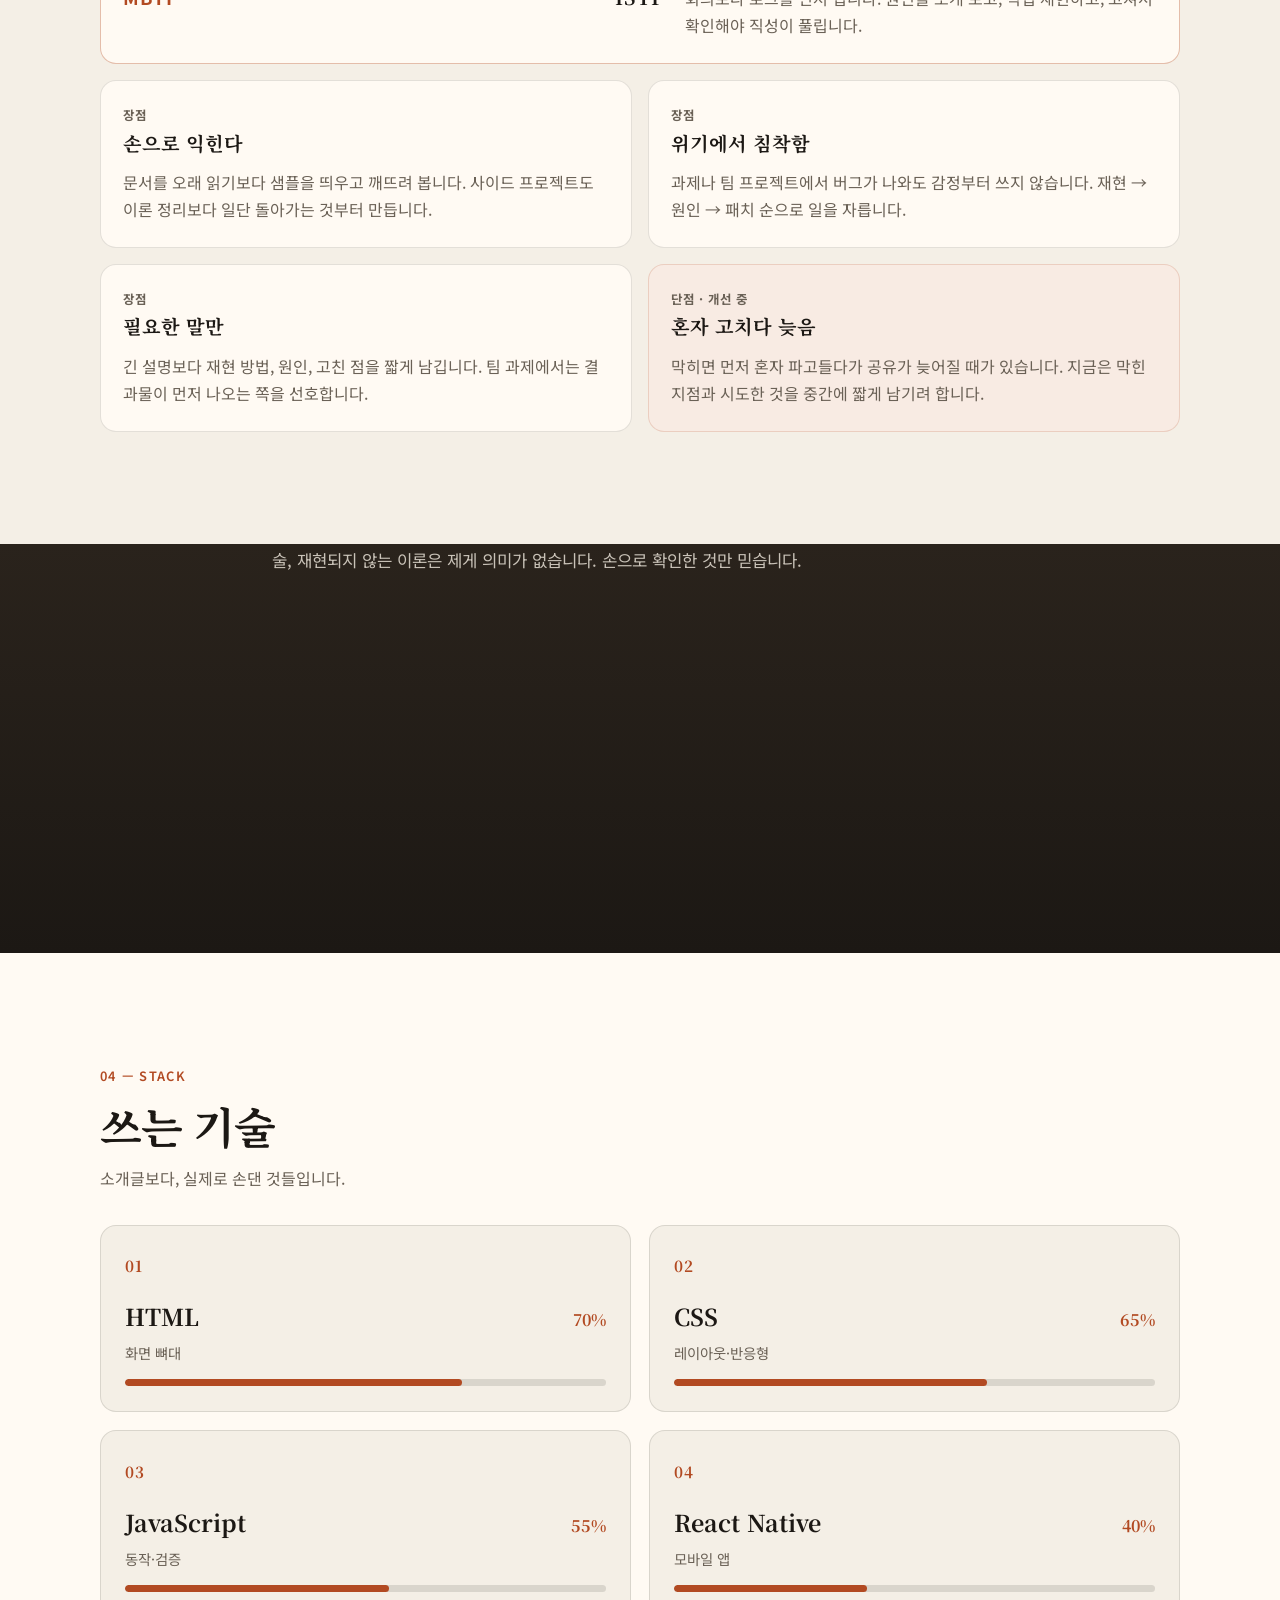
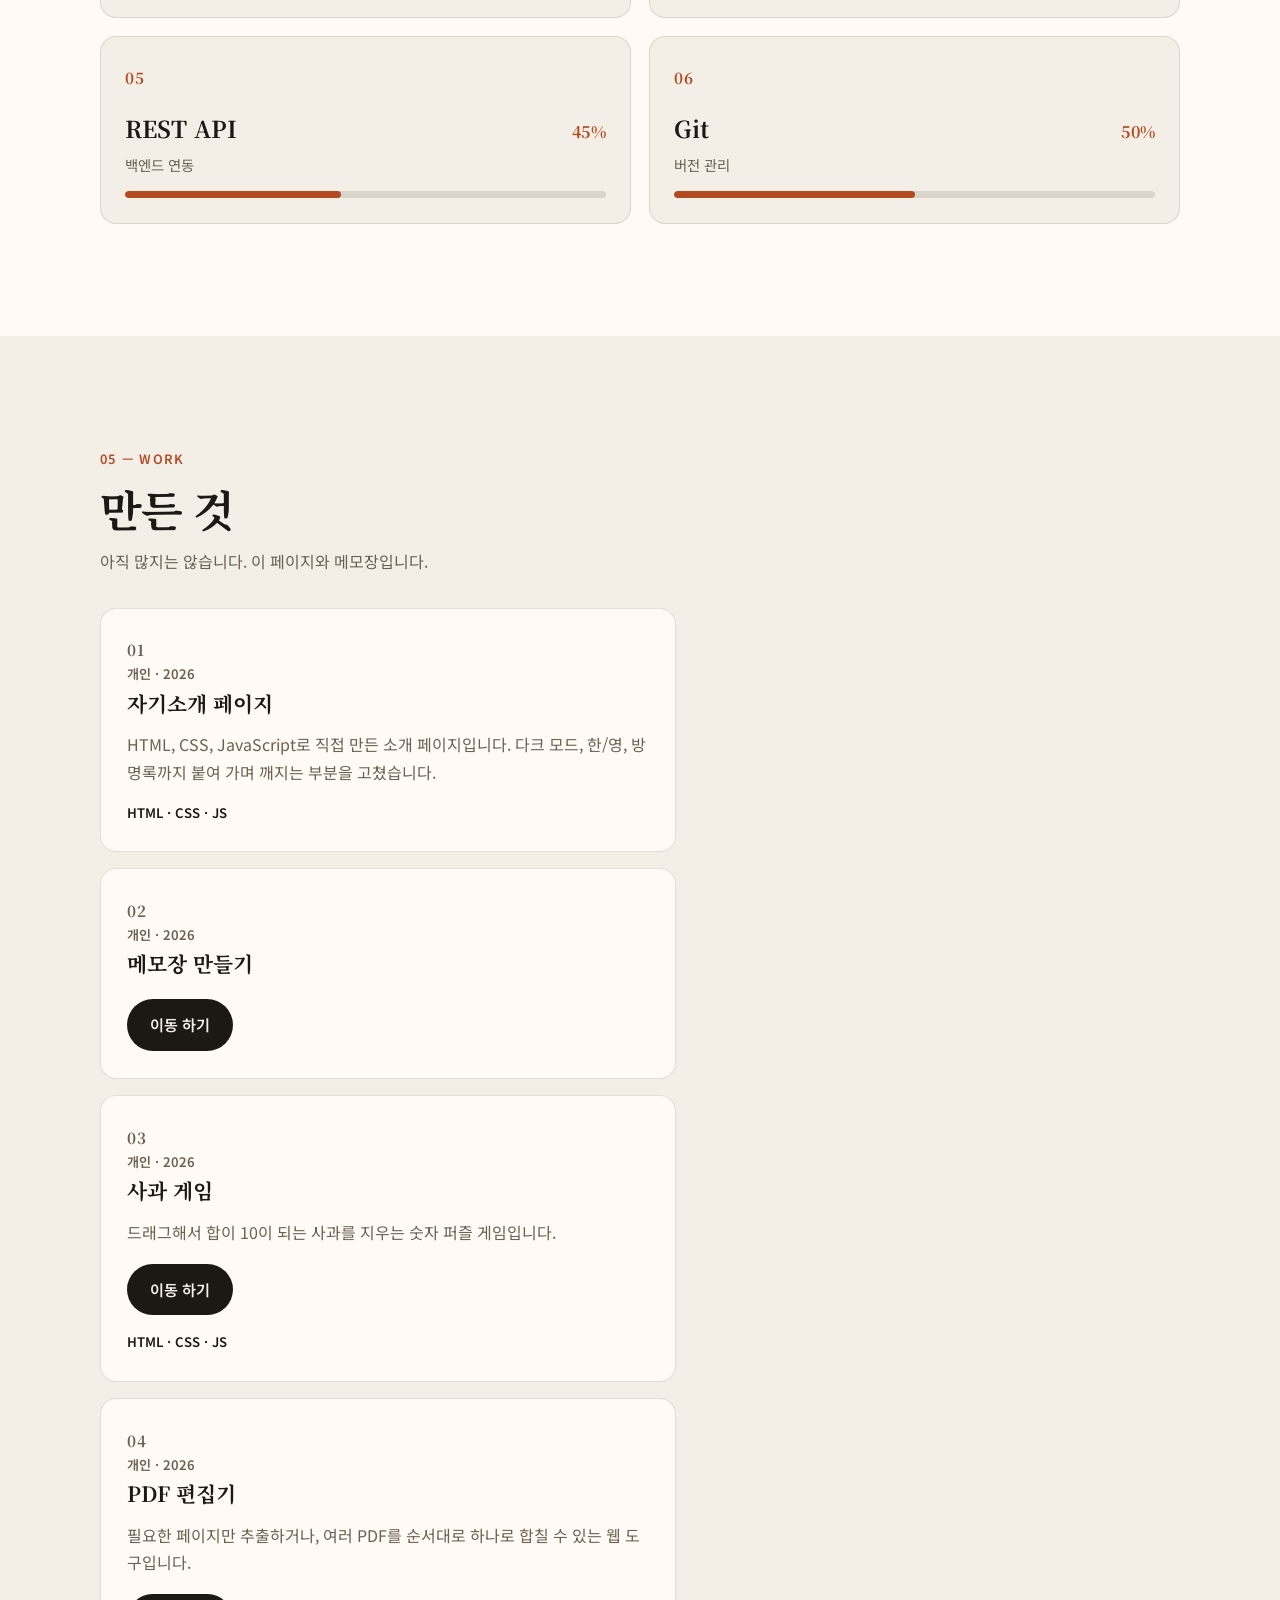
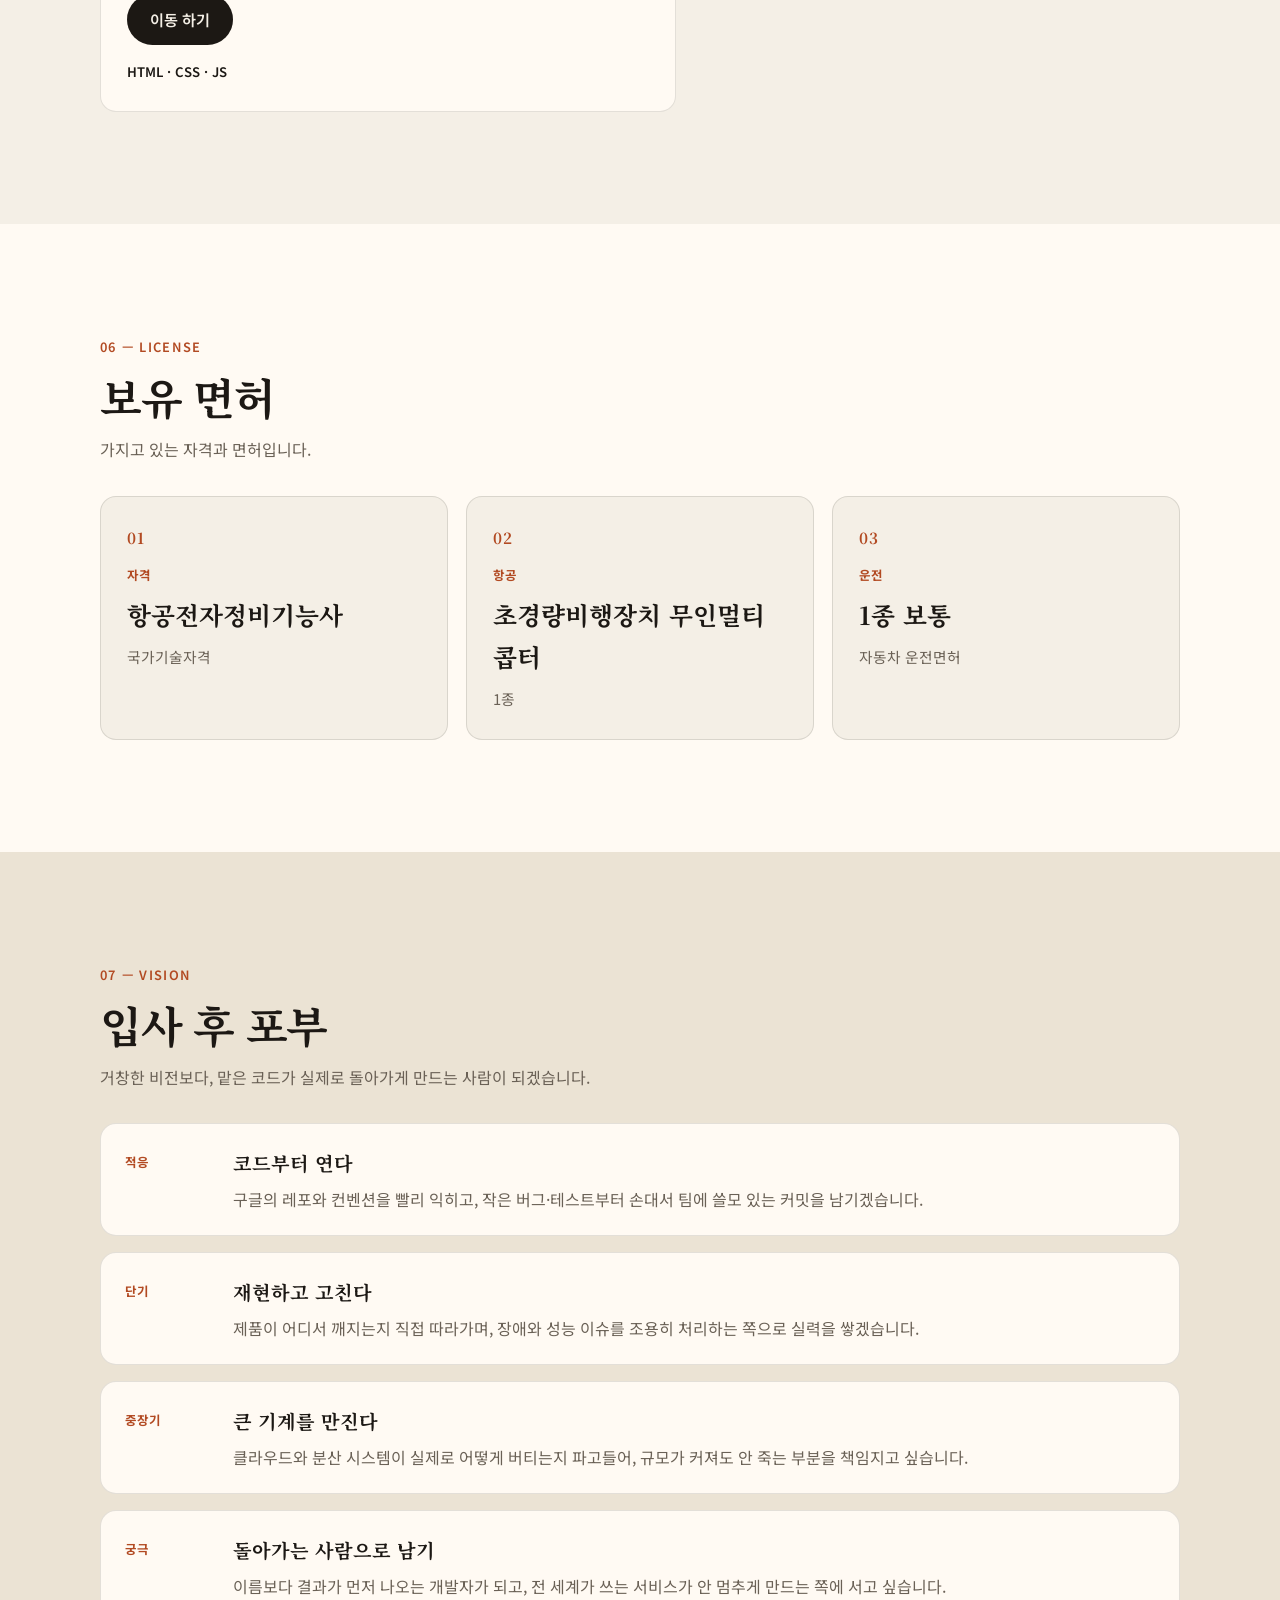
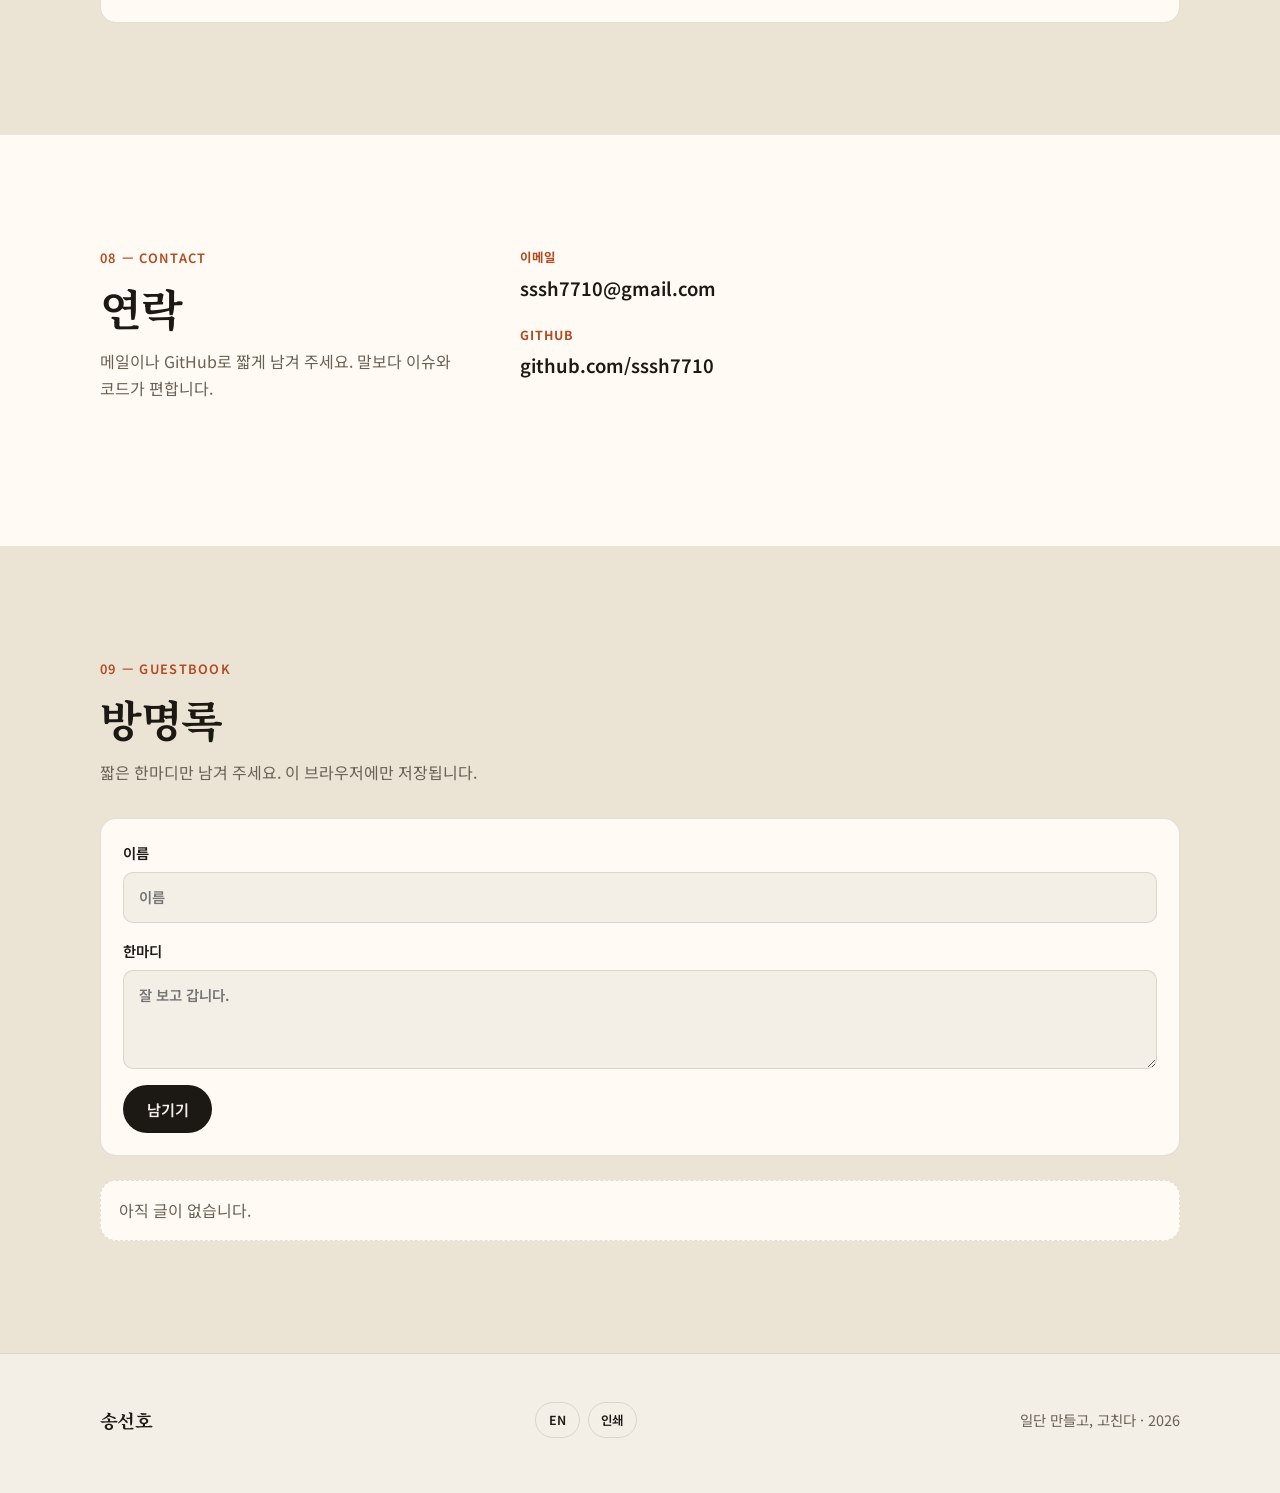
==== commit 7648afb3: "Add PDF editor to the works section. Co-authored-by: Cursor <cursoragent@cursor.com>" ====
--- a/intro.html
+++ b/intro.html
@@ -20,8 +20,6 @@
 </head>
 <body>
   <div class="progress-bar" aria-hidden="true"><span></span></div>
-  <div class="cursor-dot" aria-hidden="true"></div>
-
   <header class="site-header">
     <a class="logo" href="#top">송선호</a>
     <div class="header-end">
@@ -217,15 +215,23 @@
           <li class="reveal">
             <p class="card-num">02</p>
             <p class="work-meta" data-i18n="works.b.meta">개인 · 2026</p>
-            <h3><a data-i18n="works.b.name" href="https://sssh7710.github.io/my-notepad/" target="_blank" rel="noopener noreferrer">메모장 만들기</a></h3>
-            <p><a class="work-link" href="https://sssh7710.github.io/my-notepad/" target="_blank" rel="noopener noreferrer">sssh7710.github.io/my-notepad</a></p>
+            <h3 data-i18n="works.b.name">메모장 만들기</h3>
+            <p class="work-action"><a class="btn btn-primary" data-i18n="works.go" href="https://sssh7710.github.io/my-notepad/" target="_blank" rel="noopener noreferrer">이동 하기</a></p>
           </li>
           <li class="reveal">
             <p class="card-num">03</p>
             <p class="work-meta" data-i18n="works.c.meta">개인 · 2026</p>
-            <h3><a data-i18n="works.c.name" href="https://sssh7710.github.io/Apple-game/apple-game.html" target="_blank" rel="noopener noreferrer">사과 게임</a></h3>
-            <p data-i18n="works.c.body">드래그해서 합이 10이 되는 사과를 지우는 숫자 퍼즐 게임입니다.</p>
-            <p><a class="work-link" href="https://sssh7710.github.io/Apple-game/apple-game.html" target="_blank" rel="noopener noreferrer">sssh7710.github.io/Apple-game</a></p>
+            <h3 data-i18n="works.c.name">사과 게임</h3>
+            <p data-i18n="works.c.body">드래그해서 합이 10이 되는 사과를 지우는 숫자 퍼즐 게임입니다.</p>
+            <p class="work-action"><a class="btn btn-primary" data-i18n="works.go" href="https://sssh7710.github.io/Apple-game/apple-game.html" target="_blank" rel="noopener noreferrer">이동 하기</a></p>
+            <p class="work-tags">HTML · CSS · JS</p>
+          </li>
+          <li class="reveal">
+            <p class="card-num">04</p>
+            <p class="work-meta" data-i18n="works.d.meta">개인 · 2026</p>
+            <h3 data-i18n="works.d.name">PDF 편집기</h3>
+            <p data-i18n="works.d.body">필요한 페이지만 추출하거나, 여러 PDF를 순서대로 하나로 합칠 수 있는 웹 도구입니다.</p>
+            <p class="work-action"><a class="btn btn-primary" data-i18n="works.go" href="https://sssh7710.github.io/PDF-editor/" target="_blank" rel="noopener noreferrer">이동 하기</a></p>
             <p class="work-tags">HTML · CSS · JS</p>
           </li>
         </ul>
--- a/intro.css
+++ b/intro.css
@@ -179,23 +179,6 @@
   background: var(--accent);
 }
 
-.cursor-dot {
-  position: fixed;
-  top: 0;
-  left: 0;
-  z-index: 200;
-  width: 10px;
-  height: 10px;
-  border-radius: 50%;
-  background: var(--accent);
-  pointer-events: none;
-  opacity: 0;
-}
-
-.has-cursor .cursor-dot {
-  opacity: 0.85;
-}
-
 .licenses {
   background: var(--surface);
 }
@@ -293,20 +276,8 @@
   color: var(--ink) !important;
 }
 
-.work-grid h3 a,
-.work-link {
-  border-bottom: 1px solid transparent;
-}
-
-.work-grid h3 a:hover,
-.work-link:hover {
-  border-bottom-color: var(--accent);
-}
-
-.work-link {
-  color: var(--accent);
-  font-size: 0.92rem;
-  font-weight: 600;
+.work-action {
+  margin-top: 1.1rem !important;
 }
 
 .guest {
@@ -1118,7 +1089,6 @@
     border-right: 0;
   }
 
-  .cursor-dot,
   .progress-bar {
     display: none !important;
   }
@@ -1139,7 +1109,6 @@
   }
 
   .progress-bar,
-  .cursor-dot,
   .site-header,
   .to-top,
   .hero-cta,
@@ -1150,7 +1119,6 @@
   }
 
   .progress-bar,
-  .cursor-dot,
   .site-header,
   .to-top,
   .hero-cta,
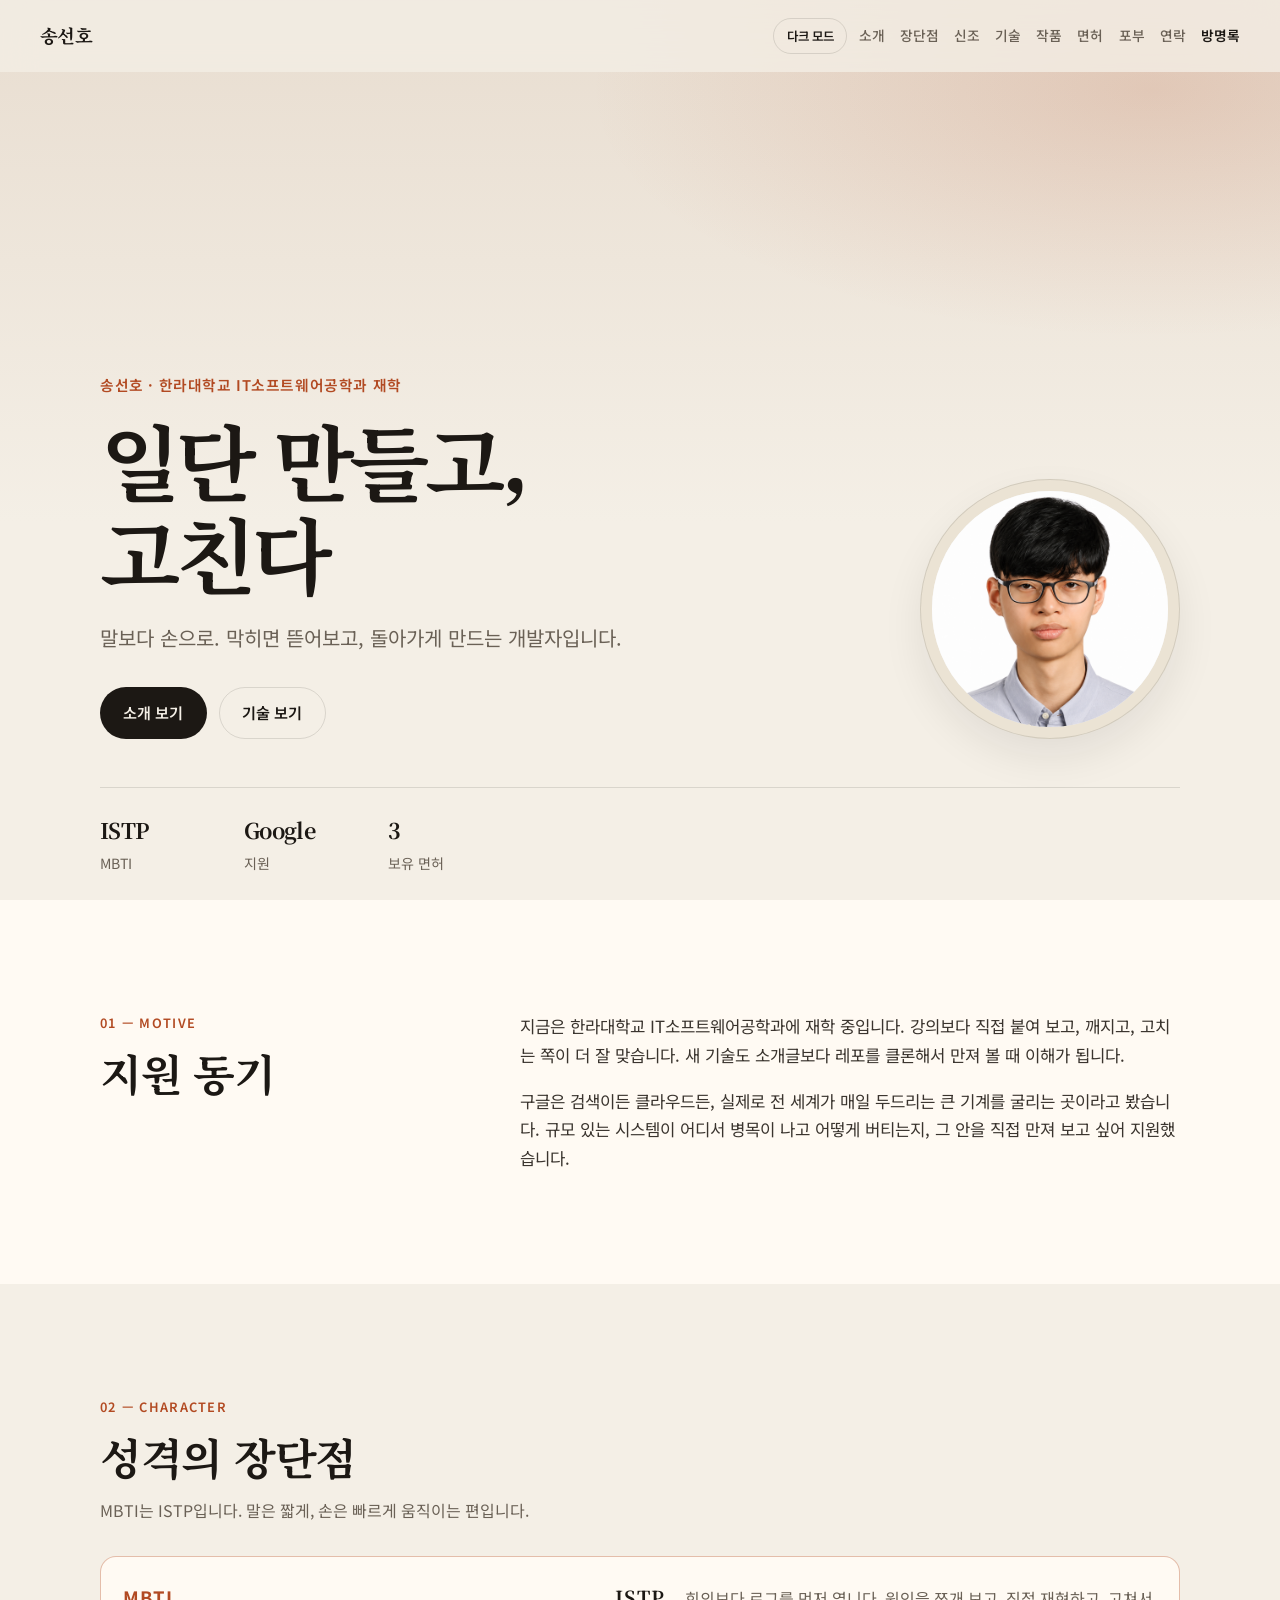
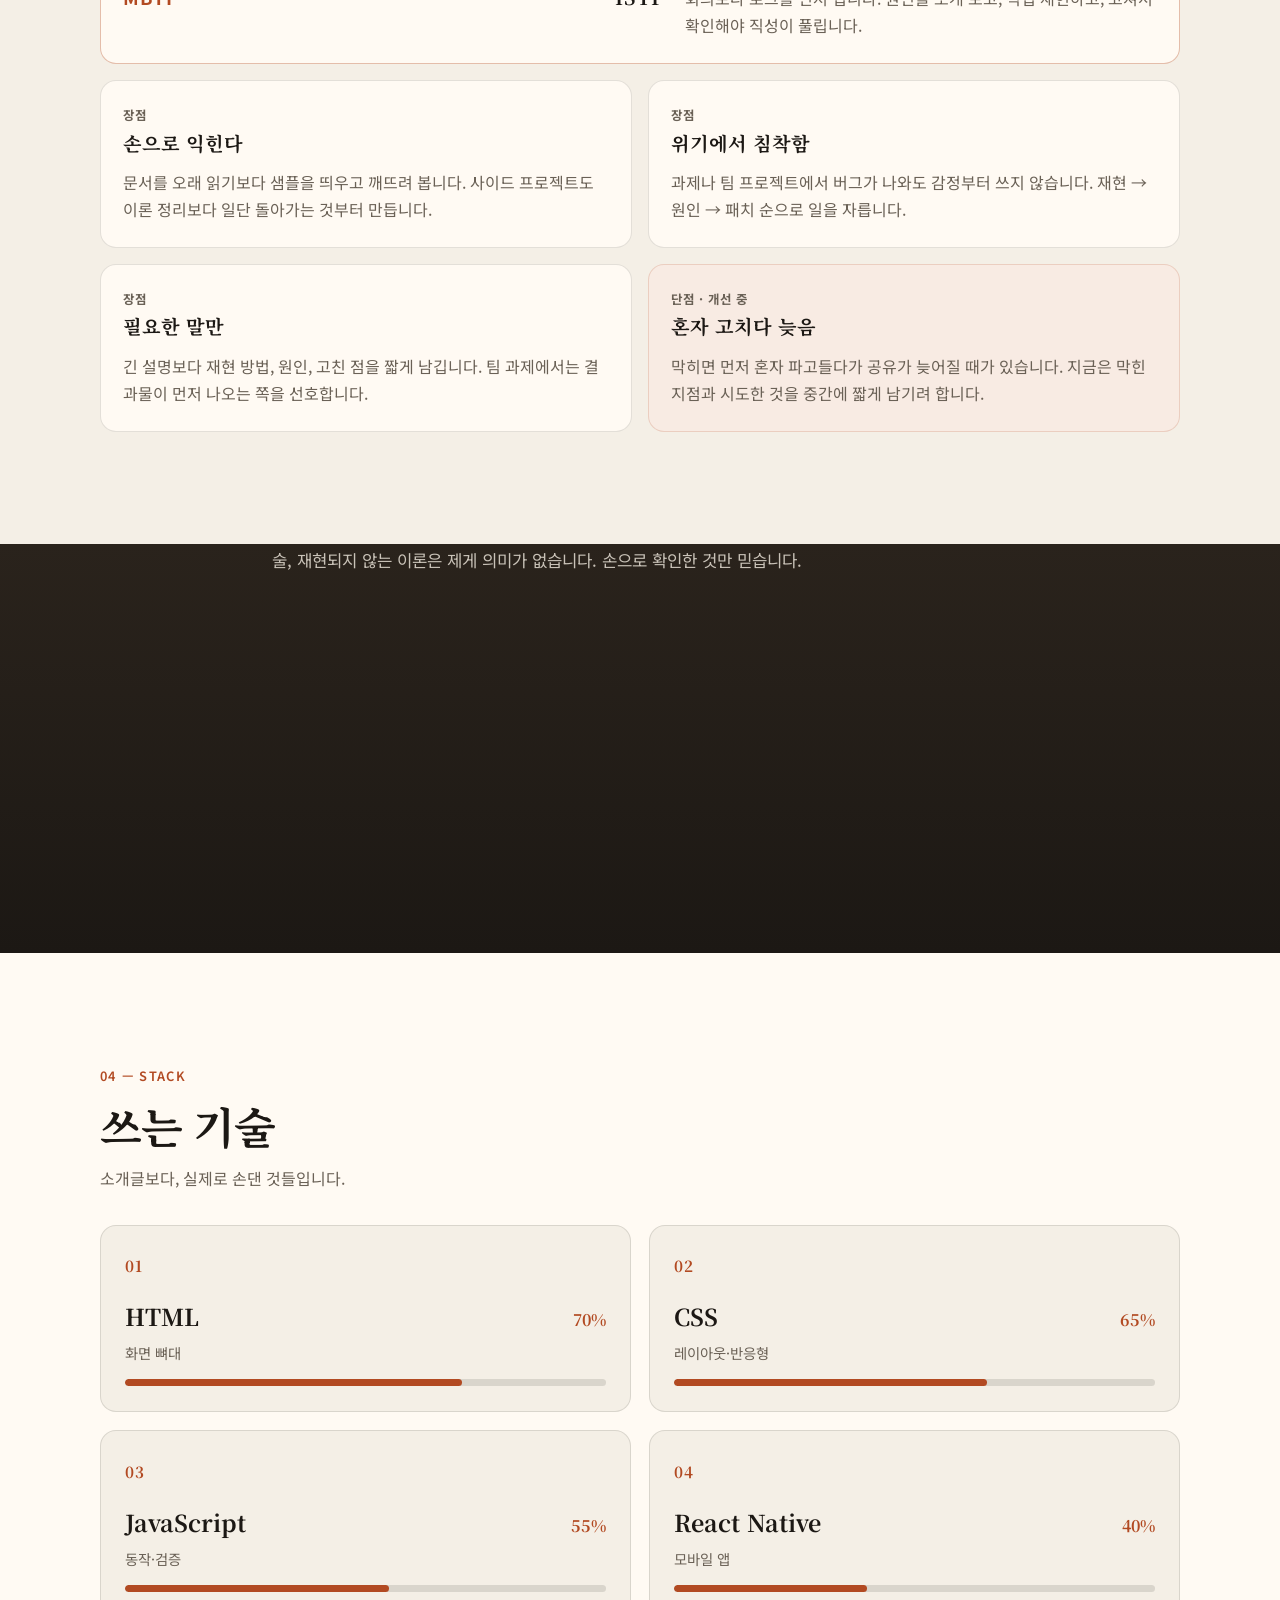
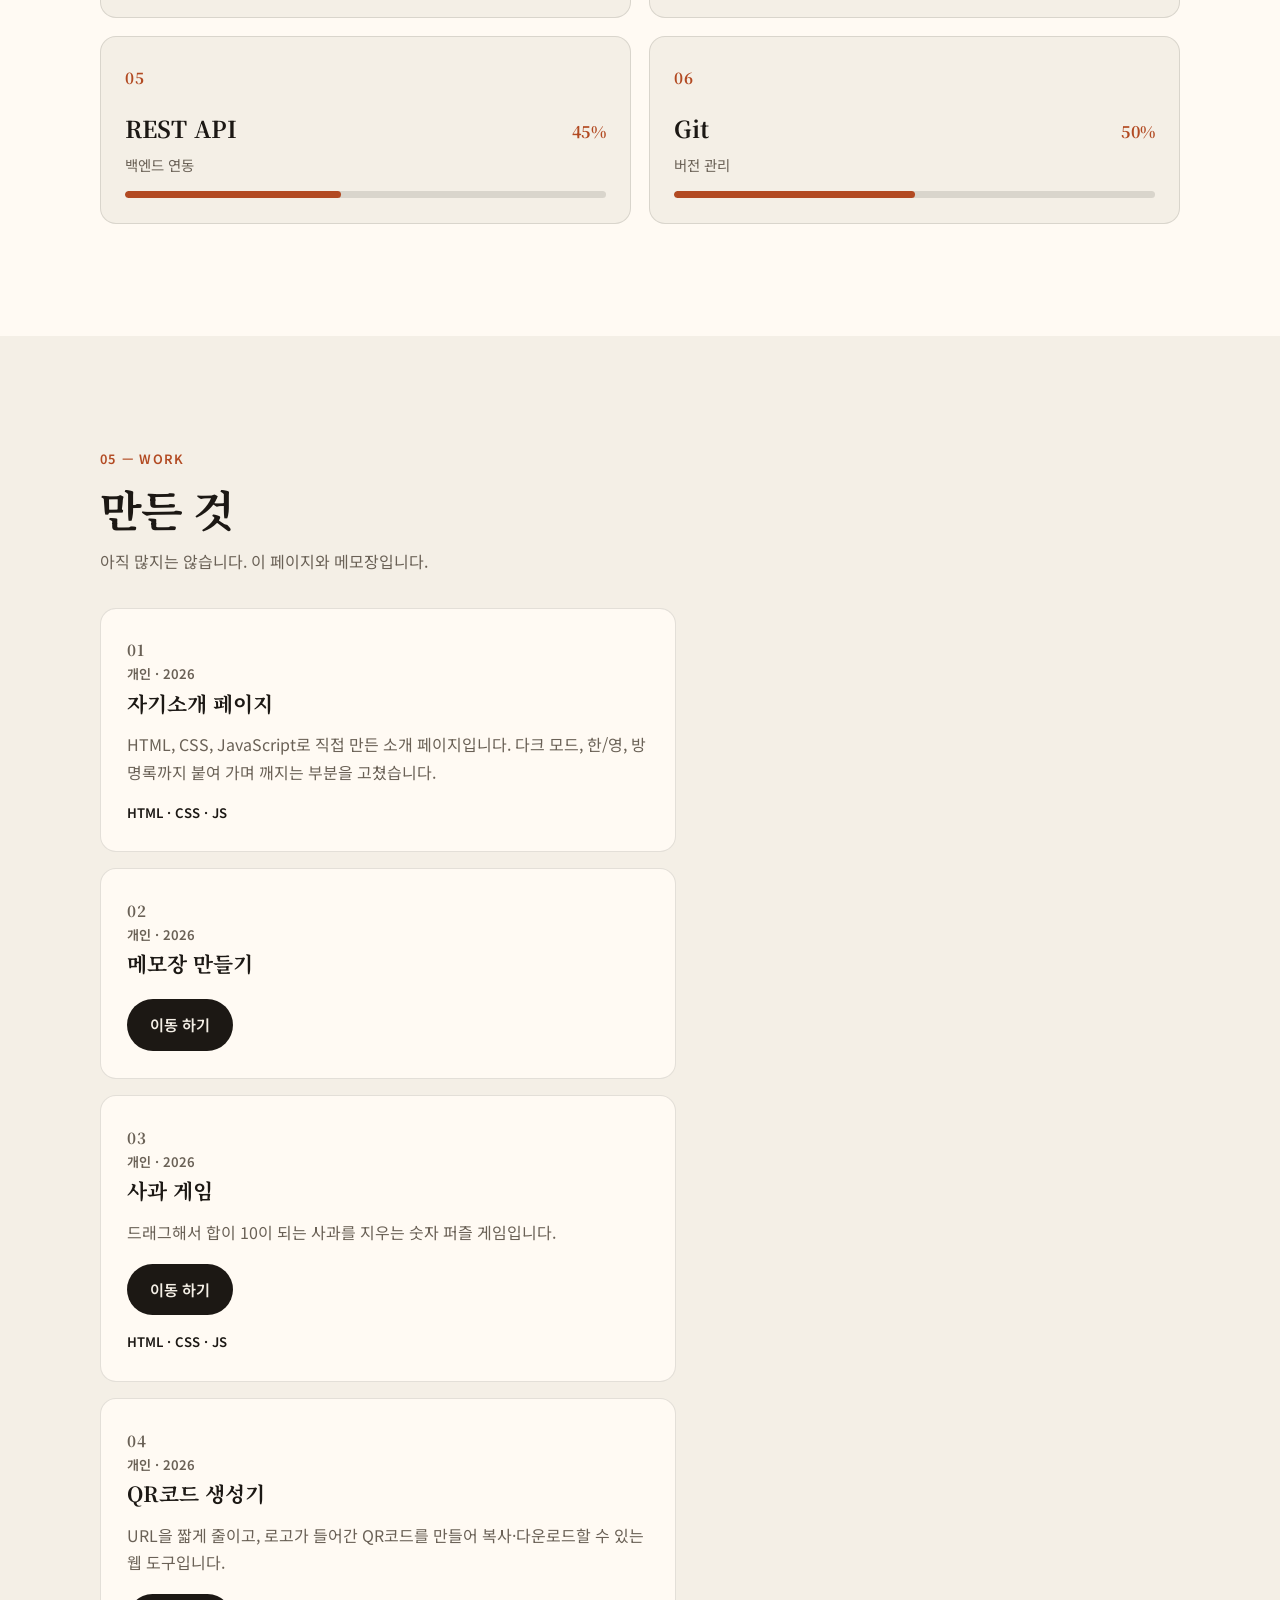
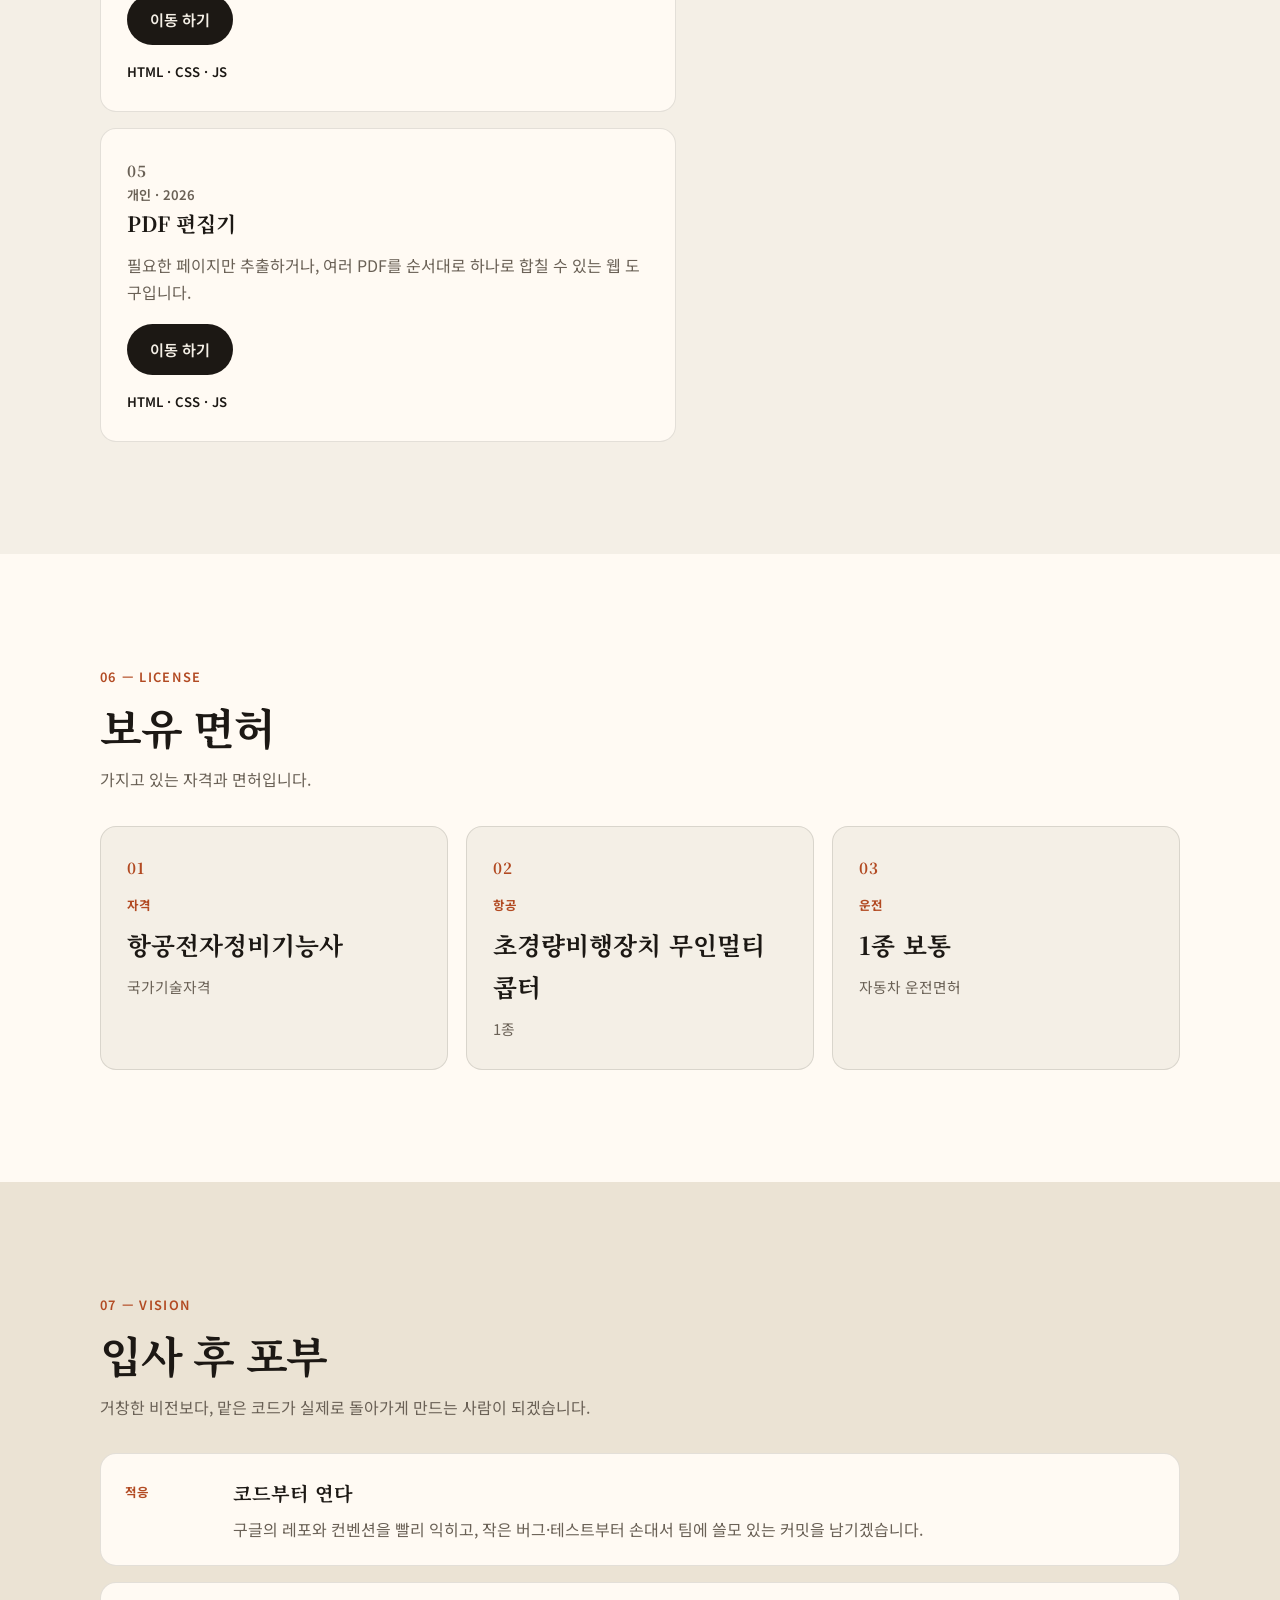
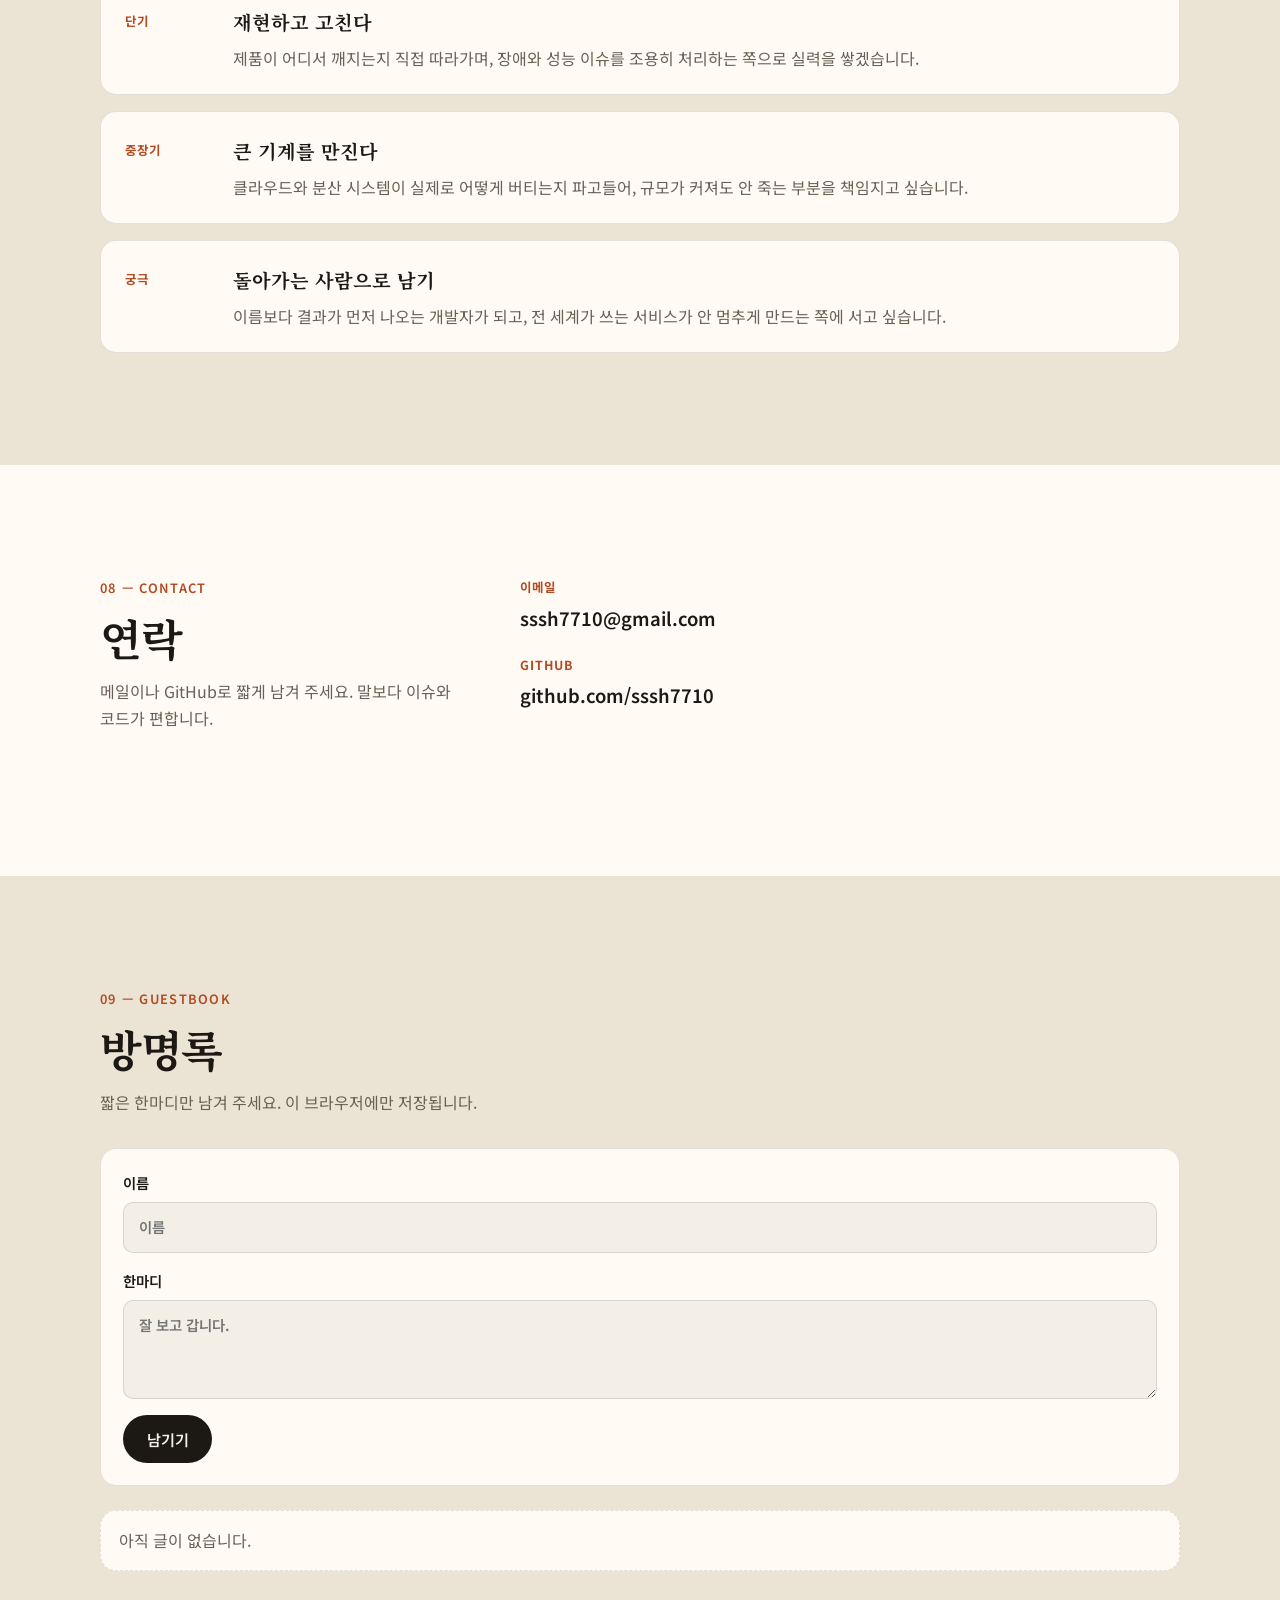
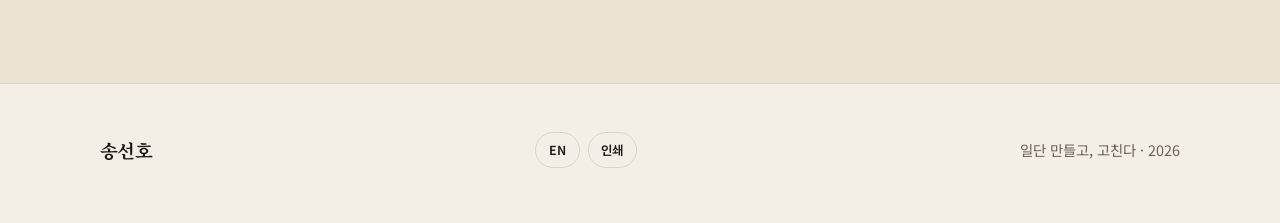
==== commit 00d5e711: "Add QR code generator above PDF editor in works. Co-authored-by: Cursor <cursoragent@cursor.com>" ====
--- a/intro.html
+++ b/intro.html
@@ -229,8 +229,16 @@
           <li class="reveal">
             <p class="card-num">04</p>
             <p class="work-meta" data-i18n="works.d.meta">개인 · 2026</p>
-            <h3 data-i18n="works.d.name">PDF 편집기</h3>
-            <p data-i18n="works.d.body">필요한 페이지만 추출하거나, 여러 PDF를 순서대로 하나로 합칠 수 있는 웹 도구입니다.</p>
+            <h3 data-i18n="works.d.name">QR코드 생성기</h3>
+            <p data-i18n="works.d.body">URL을 짧게 줄이고, 로고가 들어간 QR코드를 만들어 복사·다운로드할 수 있는 웹 도구입니다.</p>
+            <p class="work-action"><a class="btn btn-primary" data-i18n="works.go" href="https://sssh7710.github.io/QR-Code-Generator/" target="_blank" rel="noopener noreferrer">이동 하기</a></p>
+            <p class="work-tags">HTML · CSS · JS</p>
+          </li>
+          <li class="reveal">
+            <p class="card-num">05</p>
+            <p class="work-meta" data-i18n="works.e.meta">개인 · 2026</p>
+            <h3 data-i18n="works.e.name">PDF 편집기</h3>
+            <p data-i18n="works.e.body">필요한 페이지만 추출하거나, 여러 PDF를 순서대로 하나로 합칠 수 있는 웹 도구입니다.</p>
             <p class="work-action"><a class="btn btn-primary" data-i18n="works.go" href="https://sssh7710.github.io/PDF-editor/" target="_blank" rel="noopener noreferrer">이동 하기</a></p>
             <p class="work-tags">HTML · CSS · JS</p>
           </li>
